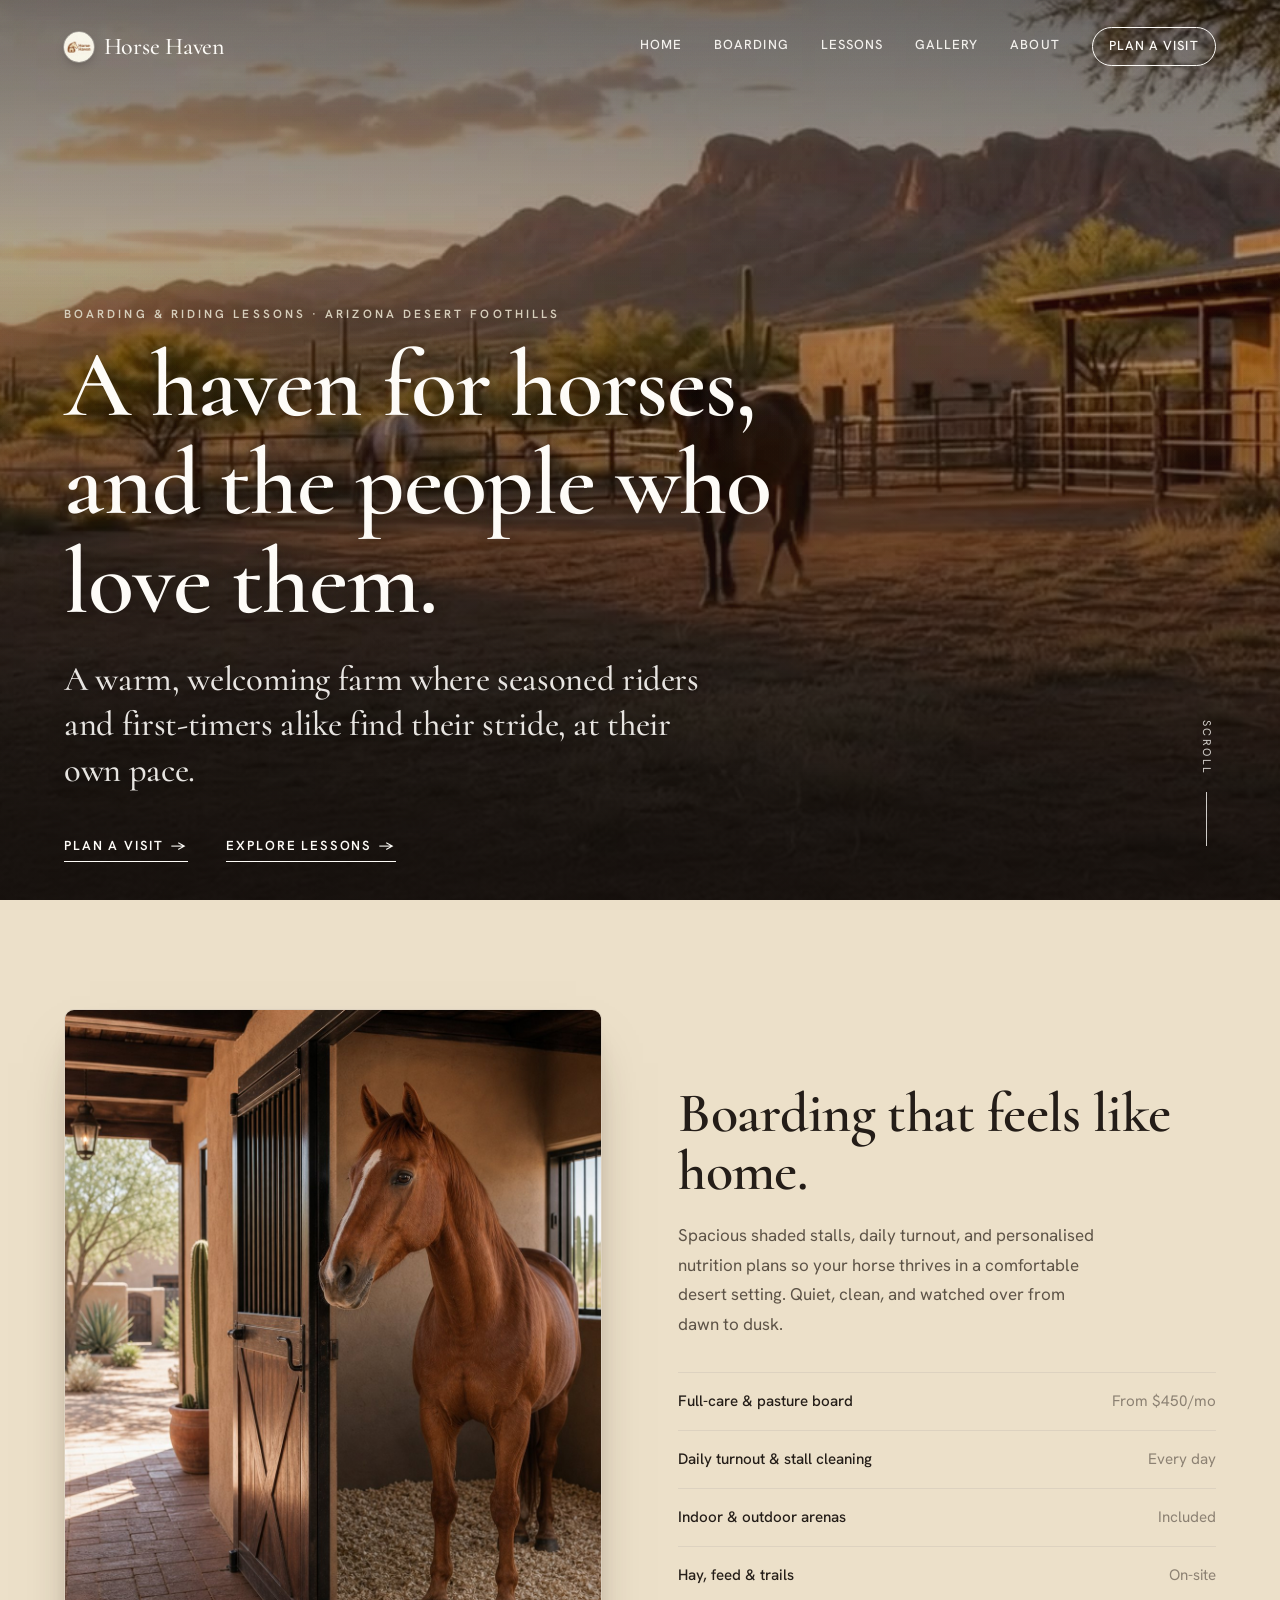
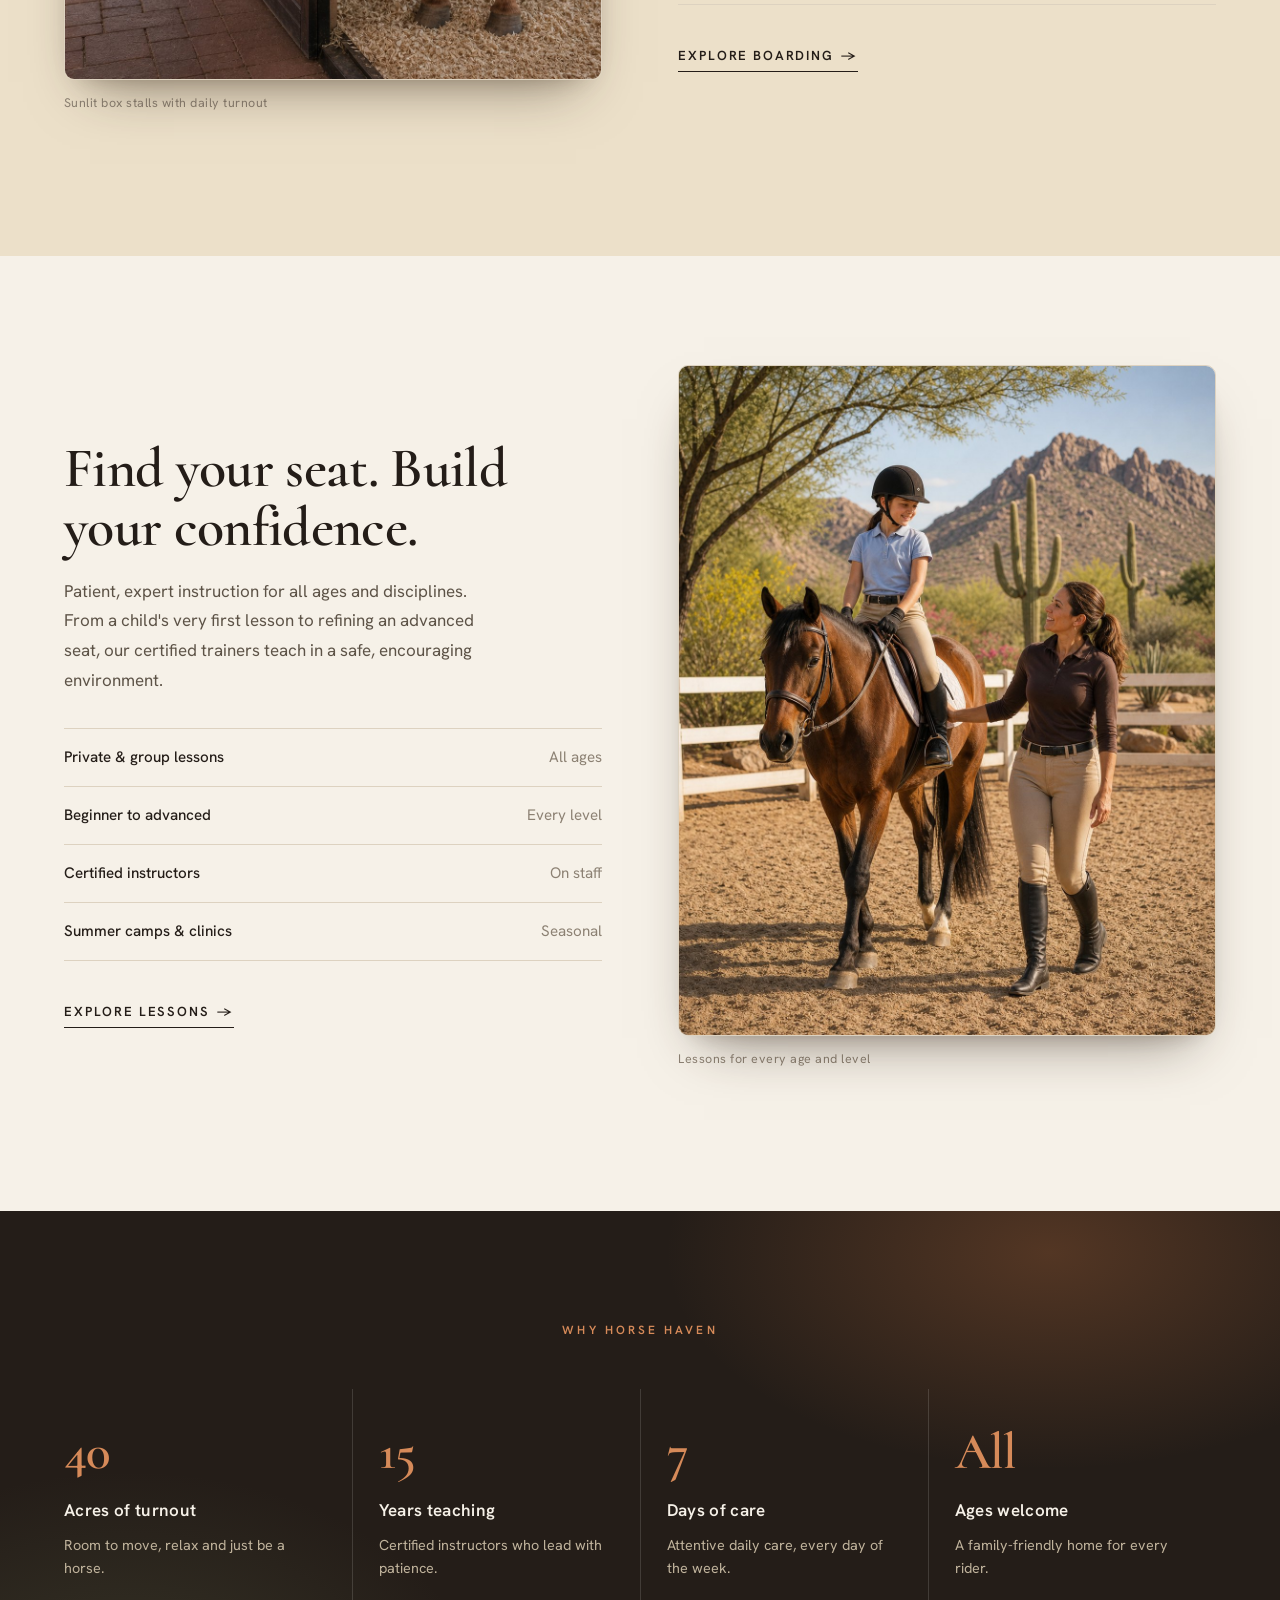
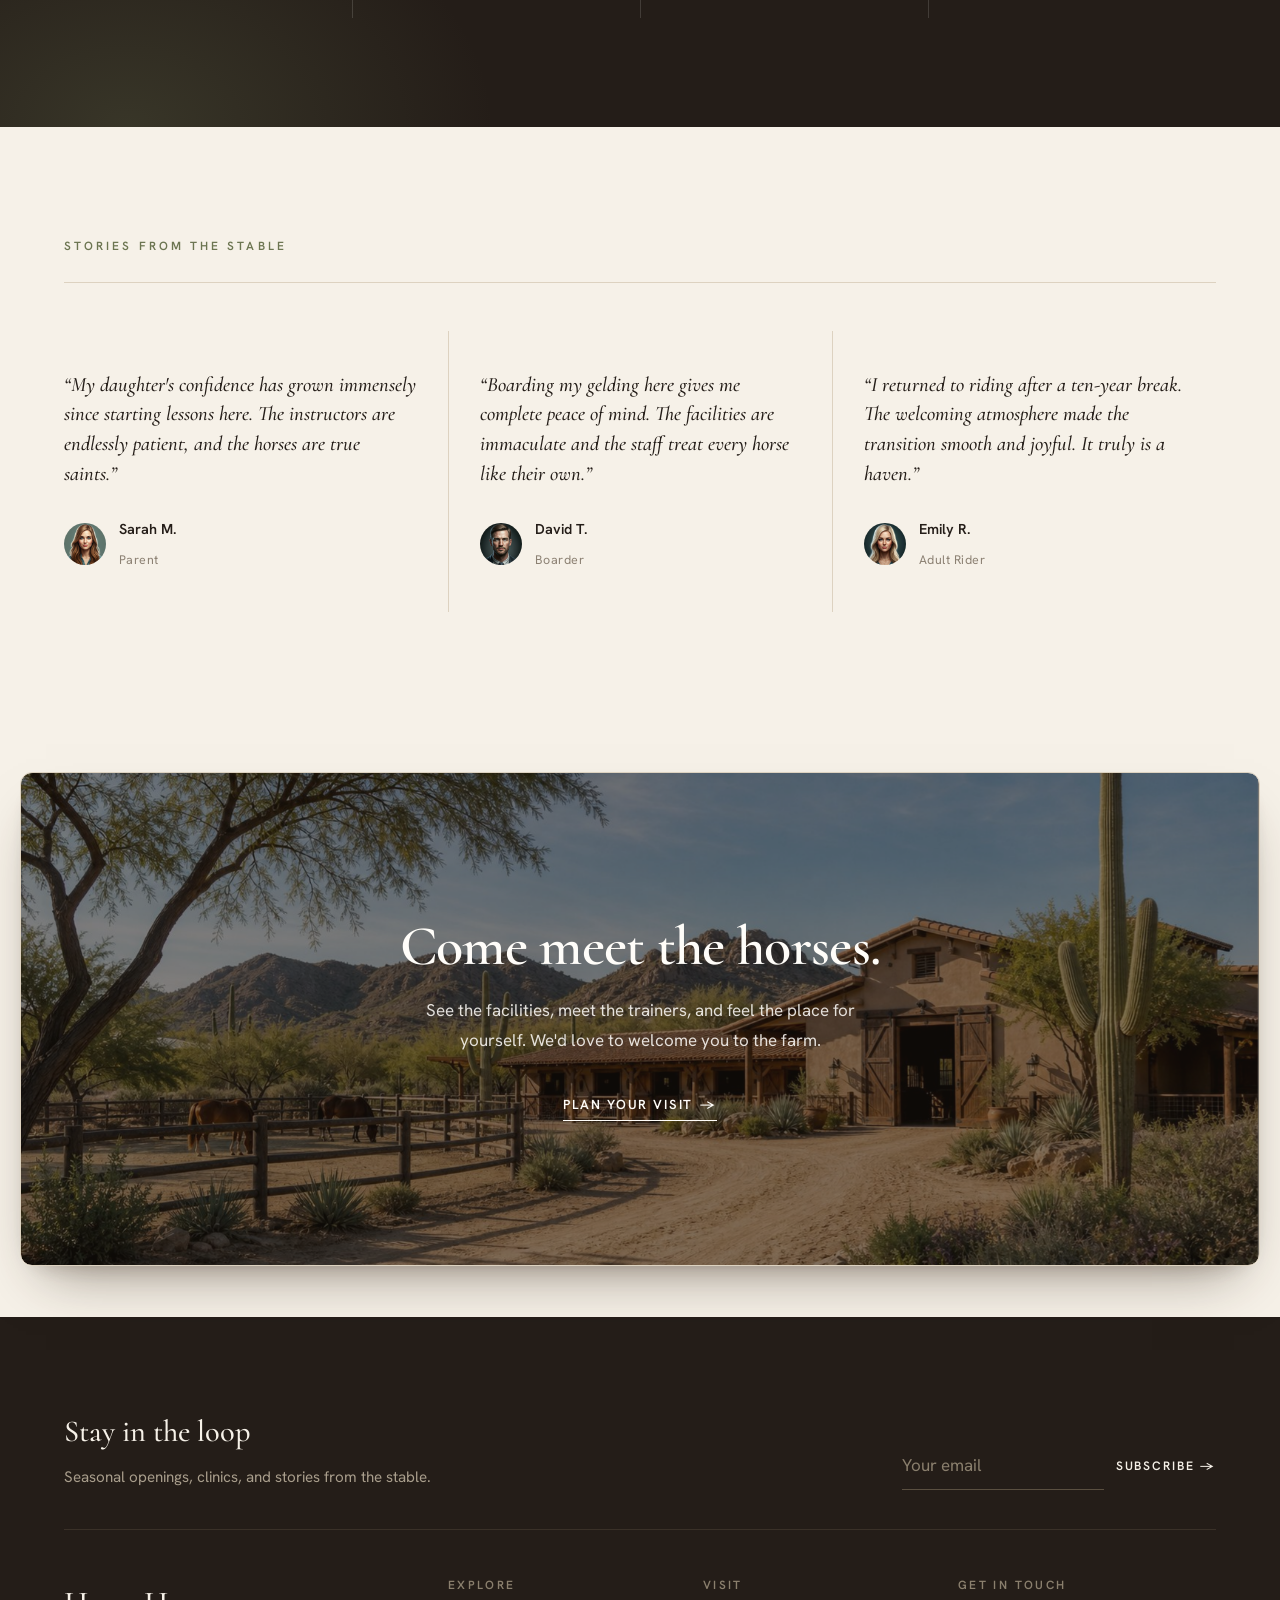
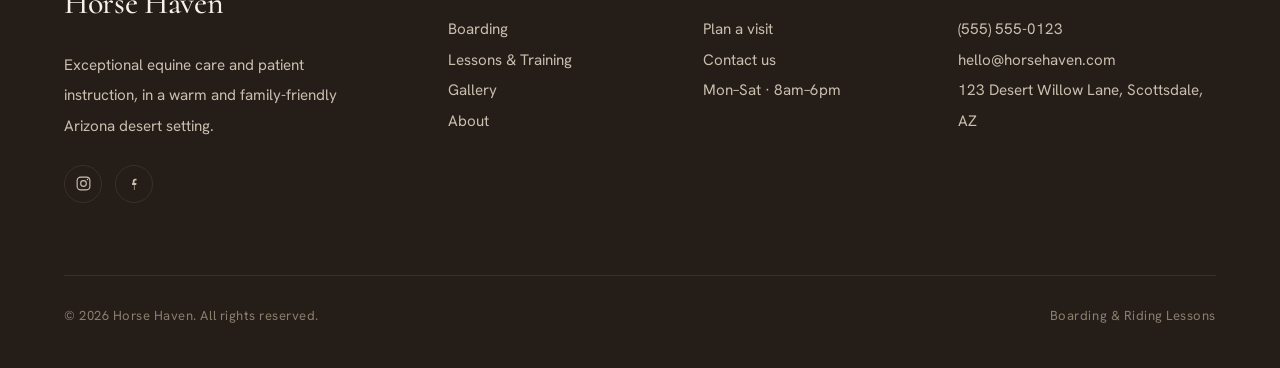
==== public/index.html @ e42a8123 "Mobile pass: bigger tap targets + theme-color Verified mobile across all pages (menu opens fully, co" ====
<!DOCTYPE html>
<html lang="en">
<head>
<meta charset="utf-8" />
<script>document.documentElement.classList.add('js');</script>
<link rel="icon" type="image/jpeg" href="assets/logo.jpg" />
<meta name="viewport" content="width=device-width, initial-scale=1.0" />
<meta name="theme-color" content="#f6f1e8" />
<title>Horse Haven · Arizona Horse Boarding & Riding Lessons</title>
<meta name="description" content="Horse Haven is a warm, family-friendly Arizona stable offering full-care boarding and riding lessons for all ages in a calm desert setting." />
<link rel="preconnect" href="https://fonts.googleapis.com" />
<link rel="preconnect" href="https://fonts.gstatic.com" crossorigin />
<link href="https://fonts.googleapis.com/css2?family=Cormorant:ital,wght@0,400;0,500;0,600;1,400;1,500&family=Hanken+Grotesk:wght@300;400;500;600;700&display=swap" rel="stylesheet" />
<link rel="stylesheet" href="assets/css/site.css" />
<meta property="og:type" content="website" />
<meta property="og:site_name" content="Horse Haven" />
<meta property="og:title" content="Horse Haven · Arizona Horse Boarding &amp; Riding Lessons" />
<meta property="og:description" content="Horse Haven is a warm, family-friendly Arizona stable offering full-care boarding and riding lessons for all ages in a calm desert setting." />
<meta property="og:image" content="https://boardinghorses.pages.dev/assets/img/horse-haven-arizona-hero.jpg" />
<meta property="og:url" content="https://boardinghorses.pages.dev/" />
<meta name="twitter:card" content="summary_large_image" />
</head>
<body>

<!-- HEADER -->
<header class="site-header">
  <a class="brand" href="index.html">
    <img class="mark" src="assets/logo.jpg" alt="" />
    Horse Haven
  </a>
  <button class="nav-toggle" aria-label="Menu" aria-expanded="false"><span></span><span></span><span></span></button>
  <nav class="nav" aria-label="Primary">
    <a class="link-underline" href="index.html">Home</a>
    <a class="link-underline" href="boarding.html">Boarding</a>
    <a class="link-underline" href="lessons.html">Lessons</a>
    <a class="link-underline" href="gallery.html">Gallery</a>
    <a class="link-underline" href="about.html">About</a>
    <a class="cta" href="contact.html">Plan a Visit</a>
  </nav>
</header>

<!-- HERO -->
<section class="hero">
  <div class="hero__media">
    <video autoplay muted loop playsinline poster="assets/img/horse-haven-hero-poster.jpg" aria-label="A tour of the Horse Haven stable — training, feeding, grooming, and the barn at golden hour">
      <source src="assets/img/horse-haven-hero-video.mp4" type="video/mp4" />
      <img src="assets/img/horse-haven-hero-poster.jpg" alt="A tour of the Horse Haven stable at golden hour" />
    </video>
  </div>
  <div class="container hero__inner">
    <p class="eyebrow reveal" style="color:#d8d0bd">Boarding &amp; Riding Lessons · Arizona desert foothills</p>
    <h1 class="reveal" data-delay="1">A haven for horses, and the people who love them.</h1>
    <p class="lead reveal" data-delay="2">A warm, welcoming farm where seasoned riders and first-timers alike find their stride, at their own pace.</p>
    <div class="hero__actions reveal" data-delay="3">
      <a class="link-arrow" href="contact.html">Plan a visit <span class="arw">→</span></a>
      <a class="link-arrow" href="lessons.html">Explore lessons <span class="arw">→</span></a>
    </div>
  </div>
  <div class="hero__scroll" aria-hidden="true">Scroll</div>
</section>

<!-- BOARDING -->
<section class="section section--alt feature">
  <div class="container split">
    <div class="split__media reveal">
      <div class="feature__media">
        <img loading="lazy" decoding="async" src="assets/img/horse-haven-arizona-boarding-stall.jpg" alt="A chestnut horse standing in a shaded Arizona boarding stall" />
      </div>
      <p class="feature__cap">Sunlit box stalls with daily turnout</p>
    </div>
    <div class="split__body reveal" data-delay="1">
      <h2>Boarding that feels like home.</h2>
      <p class="measure">Spacious shaded stalls, daily turnout, and personalised nutrition plans so your horse thrives in a comfortable desert setting. Quiet, clean, and watched over from dawn to dusk.</p>
      <ul class="spec">
        <li><span class="k">Full-care &amp; pasture board</span><span class="v">From $450/mo</span></li>
        <li><span class="k">Daily turnout &amp; stall cleaning</span><span class="v">Every day</span></li>
        <li><span class="k">Indoor &amp; outdoor arenas</span><span class="v">Included</span></li>
        <li><span class="k">Hay, feed &amp; trails</span><span class="v">On-site</span></li>
      </ul>
      <a class="link-arrow" href="boarding.html">Explore boarding <span class="arw">→</span></a>
    </div>
  </div>
</section>

<!-- LESSONS -->
<section class="section feature">
  <div class="container split split--media-right">
    <div class="split__media reveal">
      <div class="feature__media">
        <img loading="lazy" decoding="async" src="assets/img/horse-haven-arizona-lessons-arena.jpg" alt="An instructor walking beside a young rider in an Arizona arena" />
      </div>
      <p class="feature__cap">Lessons for every age and level</p>
    </div>
    <div class="split__body reveal" data-delay="1">
      <h2>Find your seat. Build your confidence.</h2>
      <p class="measure">Patient, expert instruction for all ages and disciplines. From a child's very first lesson to refining an advanced seat, our certified trainers teach in a safe, encouraging environment.</p>
      <ul class="spec">
        <li><span class="k">Private &amp; group lessons</span><span class="v">All ages</span></li>
        <li><span class="k">Beginner to advanced</span><span class="v">Every level</span></li>
        <li><span class="k">Certified instructors</span><span class="v">On staff</span></li>
        <li><span class="k">Summer camps &amp; clinics</span><span class="v">Seasonal</span></li>
      </ul>
      <a class="link-arrow" href="lessons.html">Explore lessons <span class="arw">→</span></a>
    </div>
  </div>
</section>

<!-- VALUES -->
<section class="section section--dark">
  <div class="container">
    <p class="eyebrow reveal" style="text-align:center; margin-bottom:3rem;">Why Horse Haven</p>
    <div class="values">
      <div class="values__item reveal"><div class="values__n">40</div><div class="values__t">Acres of turnout</div><p class="values__d">Room to move, relax and just be a horse.</p></div>
      <div class="values__item reveal" data-delay="1"><div class="values__n">15+</div><div class="values__t">Years teaching</div><p class="values__d">Certified instructors who lead with patience.</p></div>
      <div class="values__item reveal" data-delay="2"><div class="values__n">7</div><div class="values__t">Days of care</div><p class="values__d">Attentive daily care, every day of the week.</p></div>
      <div class="values__item reveal" data-delay="3"><div class="values__n">All</div><div class="values__t">Ages welcome</div><p class="values__d">A family-friendly home for every rider.</p></div>
    </div>
  </div>
</section>

<!-- TESTIMONIALS -->
<section class="section">
  <div class="container">
    <p class="eyebrow reveal">Stories from the stable</p>
    <hr class="rule reveal" style="margin:1.6rem 0 3rem;" />
    <div class="quotes">
      <figure class="quote reveal">
        <p class="quote__text">“My daughter's confidence has grown immensely since starting lessons here. The instructors are endlessly patient, and the horses are true saints.”</p>
        <figcaption class="quote__by"><img loading="lazy" decoding="async" src="assets/img/img-cea94f18b56d.jpg" alt="Sarah M." /><span><span class="quote__name">Sarah M.</span><br /><span class="quote__role">Parent</span></span></figcaption>
      </figure>
      <figure class="quote reveal" data-delay="1">
        <p class="quote__text">“Boarding my gelding here gives me complete peace of mind. The facilities are immaculate and the staff treat every horse like their own.”</p>
        <figcaption class="quote__by"><img loading="lazy" decoding="async" src="assets/img/img-3a94150af015.jpg" alt="David T." /><span><span class="quote__name">David T.</span><br /><span class="quote__role">Boarder</span></span></figcaption>
      </figure>
      <figure class="quote reveal" data-delay="2">
        <p class="quote__text">“I returned to riding after a ten-year break. The welcoming atmosphere made the transition smooth and joyful. It truly is a haven.”</p>
        <figcaption class="quote__by"><img loading="lazy" decoding="async" src="assets/img/img-f3f5d6fb4bcb.jpg" alt="Emily R." /><span><span class="quote__name">Emily R.</span><br /><span class="quote__role">Adult Rider</span></span></figcaption>
      </figure>
    </div>
  </div>
</section>

<!-- CLOSING INVITE -->
<section class="invite">
  <div class="invite__media"><img loading="lazy" decoding="async" src="assets/img/horse-haven-arizona-farm-exterior.jpg" alt="" /></div>
  <div class="container invite__inner">
    <h2 class="reveal">Come meet the horses.</h2>
    <p class="reveal" data-delay="1">See the facilities, meet the trainers, and feel the place for yourself. We'd love to welcome you to the farm.</p>
    <a class="link-arrow reveal" data-delay="2" href="contact.html">Plan your visit <span class="arw">→</span></a>
  </div>
</section>

<!-- FOOTER -->
<footer class="site-footer">
  <div class="container">
    <div class="footer-news">
      <div><h4>Stay in the loop</h4><p>Seasonal openings, clinics, and stories from the stable.</p></div>
      <form class="newsletter" novalidate><input type="email" placeholder="Your email" aria-label="Email address" required /><button type="submit">Subscribe →</button></form>
    </div>
    <div class="footer-grid">
      <div>
        <span class="brand">Horse Haven</span>
        <p class="footer-about">Exceptional equine care and patient instruction, in a warm and family-friendly Arizona desert setting.</p><div class="footer-social"><a href="#" aria-label="Instagram"><svg viewBox="0 0 24 24" fill="none" stroke="currentColor" stroke-width="1.6"><rect x="3" y="3" width="18" height="18" rx="5"/><circle cx="12" cy="12" r="4"/><circle cx="17.6" cy="6.4" r="1.1" fill="currentColor" stroke="none"/></svg></a><a href="#" aria-label="Facebook"><svg viewBox="0 0 24 24" fill="currentColor"><path d="M13.5 21v-7h2.3l.4-2.8h-2.7V9.3c0-.8.3-1.4 1.5-1.4h1.3V5.4c-.3 0-1.1-.1-2-.1-2 0-3.4 1.2-3.4 3.5v2.4H10V14h2.6v7z"/></svg></a></div>
      </div>
      <div>
        <h4>Explore</h4>
        <ul>
          <li><a href="boarding.html">Boarding</a></li>
          <li><a href="lessons.html">Lessons &amp; Training</a></li>
          <li><a href="gallery.html">Gallery</a></li>
          <li><a href="about.html">About</a></li>
        </ul>
      </div>
      <div>
        <h4>Visit</h4>
        <ul>
          <li><a href="contact.html">Plan a visit</a></li>
          <li><a href="contact.html">Contact us</a></li>
          <li><p>Mon–Sat · 8am–6pm</p></li>
        </ul>
      </div>
      <div>
        <h4>Get in touch</h4>
        <ul>
          <li><a class="link-underline" href="tel:+15555550123">(555) 555-0123</a></li>
          <li><a class="link-underline" href="mailto:hello@horsehaven.com">hello@horsehaven.com</a></li>
          <li><p>123 Desert Willow Lane, Scottsdale, AZ</p></li>
        </ul>
      </div>
    </div>
    <div class="footer-bottom">
      <span>© 2026 Horse Haven. All rights reserved.</span>
      <span>Boarding &amp; Riding Lessons</span>
    </div>
  </div>
</footer>

<script src="assets/js/site.js" defer></script>
</body>
</html>
---- public/assets/css/site.css ----
/* ============================================================
   Horse Haven — "Editorial Equestrian" design system
   Warm heritage magazine: ivory paper, espresso ink, sage accent.
   No cards. Hairlines, whitespace, full-bleed imagery, big serif type.
   ============================================================ */

:root {
  /* palette */
  --paper:      #f6f1e8;   /* warm ivory */
  --paper-2:    #efe6d6;   /* slightly deeper, for sectional rhythm */
  --ink:        #241d18;   /* espresso near-black */
  --ink-soft:   #5d5347;   /* muted brown-grey body */
  --ink-faint:  #8c8173;   /* captions, meta */
  --line:       #ddd2c0;   /* hairline */
  --line-soft:  #e7ddcd;
  --accent:     #6c7551;   /* muted sage / olive */
  --accent-deep:#4f5739;
  --white:      #fffdf9;

  /* type */
  --display: "Cormorant", Georgia, "Times New Roman", serif;
  --sans: "Hanken Grotesk", -apple-system, BlinkMacSystemFont, sans-serif;

  /* metrics */
  --container: 1280px;
  --gutter: clamp(1.25rem, 5vw, 5.5rem);
  --section: clamp(4.5rem, 11vw, 9.5rem);
  --radius: 2px;

  --ease: cubic-bezier(0.22, 1, 0.36, 1);
}

/* ---------- reset ---------- */
*, *::before, *::after { box-sizing: border-box; margin: 0; padding: 0; }
html { -webkit-text-size-adjust: 100%; scroll-behavior: smooth; }
body {
  font-family: var(--sans);
  background: var(--paper);
  color: var(--ink);
  font-size: 1.0625rem;
  line-height: 1.75;
  font-weight: 400;
  -webkit-font-smoothing: antialiased;
  text-rendering: optimizeLegibility;
  overflow-x: hidden;
}
img { display: block; max-width: 100%; height: auto; }
a { color: inherit; text-decoration: none; }
ul { list-style: none; }
button { font: inherit; cursor: pointer; border: none; background: none; color: inherit; }

::selection { background: var(--accent); color: var(--white); }

/* ---------- typography ---------- */
.display, h1, h2, h3 {
  font-family: var(--display);
  font-optical-sizing: auto;
  font-weight: 600;
  line-height: 1.04;
  letter-spacing: -0.012em;
  color: var(--ink);
}
h1 { font-size: clamp(2.9rem, 7.4vw, 6.6rem); font-weight: 600; }
h2 { font-size: clamp(2rem, 4.4vw, 3.5rem); }
h3 { font-size: clamp(1.4rem, 2.4vw, 2rem); }

.eyebrow {
  font-family: var(--sans);
  font-size: 0.74rem;
  font-weight: 600;
  letter-spacing: 0.26em;
  text-transform: uppercase;
  color: var(--accent);
}
.lead {
  font-family: var(--display);
  font-weight: 500;
  font-size: clamp(1.45rem, 2.7vw, 2.35rem);
  line-height: 1.32;
  letter-spacing: -0.01em;
  color: var(--ink);
}
p { color: var(--ink-soft); }
.muted { color: var(--ink-faint); }

/* ---------- layout primitives ---------- */
.container { max-width: var(--container); margin-inline: auto; padding-inline: var(--gutter); }
.section { padding-block: var(--section); }
.section--alt { background: var(--paper-2); }
.rule { height: 1px; background: var(--line); border: 0; }
.measure { max-width: 42ch; }
.measure-wide { max-width: 58ch; }

/* editorial split */
.split {
  display: grid;
  grid-template-columns: 1fr 1fr;
  gap: clamp(2rem, 6vw, 6rem);
  align-items: center;
}
.split--media-right .split__media { order: 2; }

/* refined link */
.link-arrow {
  display: inline-flex;
  align-items: center;
  gap: 0.55em;
  font-family: var(--sans);
  font-weight: 600;
  font-size: 0.82rem;
  letter-spacing: 0.14em;
  text-transform: uppercase;
  color: var(--ink);
  padding-bottom: 4px;
  position: relative;
  width: fit-content;
}
.link-arrow::after {
  content: "";
  position: absolute; left: 0; bottom: 0;
  width: 100%; height: 1px; background: var(--ink);
  transform: scaleX(1); transform-origin: left;
  transition: transform .5s var(--ease);
}
.link-arrow .arw { transition: transform .4s var(--ease); }
.link-arrow:hover .arw { transform: translateX(6px); }
.link-arrow:hover::after { transform: scaleX(0); transform-origin: right; }

.link-underline {
  position: relative; padding-bottom: 2px;
}
.link-underline::after {
  content:""; position:absolute; left:0; bottom:0; height:1px; width:100%;
  background: currentColor; transform: scaleX(0); transform-origin: right;
  transition: transform .45s var(--ease);
}
.link-underline:hover::after { transform: scaleX(1); transform-origin: left; }

/* ---------- header ---------- */
.site-header {
  position: fixed; inset: 0 0 auto 0; z-index: 50;
  display: flex; align-items: center; justify-content: space-between;
  padding: clamp(1.1rem, 2vw, 1.7rem) var(--gutter);
  color: var(--white);
  transition: background .5s var(--ease), color .5s var(--ease), padding .5s var(--ease), border-color .5s var(--ease);
  border-bottom: 1px solid transparent;
}
.site-header.solid {
  background: color-mix(in srgb, var(--paper) 92%, transparent);
  -webkit-backdrop-filter: blur(10px); backdrop-filter: blur(10px);
  color: var(--ink);
  border-bottom-color: var(--line);
  padding-block: clamp(0.8rem, 1.4vw, 1.1rem);
}
.brand {
  font-family: var(--display);
  font-size: 1.5rem; font-weight: 500; letter-spacing: -0.01em;
  display: flex; align-items: center; gap: 0.6rem;
}
.brand .mark {
  width: 30px; height: 30px; border-radius: 50%; object-fit: cover;
  outline: 1px solid color-mix(in srgb, currentColor 30%, transparent);
}
.nav { display: flex; align-items: center; gap: clamp(1.4rem, 2.5vw, 2.6rem); }
.nav a {
  font-size: 0.82rem; font-weight: 500; letter-spacing: 0.08em;
  text-transform: uppercase; opacity: 0.92;
}
.nav .cta {
  border: 1px solid currentColor; border-radius: 100px;
  padding: 0.55em 1.25em; opacity: 1;
  transition: background .4s var(--ease), color .4s var(--ease);
}
.site-header.solid .nav .cta:hover { background: var(--ink); color: var(--paper); }
.site-header:not(.solid) .nav .cta:hover { background: var(--white); color: var(--ink); }

.nav-toggle { display: none; }

/* ---------- hero ---------- */
.hero { position: relative; min-height: 100svh; display: flex; align-items: flex-end; color: var(--white); }
.hero__media { position: absolute; inset: 0; z-index: -2; }
.hero__media img { width: 100%; height: 100%; object-fit: cover; }
.hero::after {
  content: ""; position: absolute; inset: 0; z-index: -1;
  background:
    linear-gradient(180deg, rgba(20,15,12,0.42) 0%, rgba(20,15,12,0) 26%),
    linear-gradient(0deg, rgba(20,15,12,0.88) 4%, rgba(20,15,12,0.5) 40%, rgba(20,15,12,0.08) 72%);
}
.hero__inner { width: 100%; padding-bottom: clamp(3.5rem, 8vh, 7rem); padding-top: 8rem; }
.hero h1 { color: var(--white); max-width: 16ch; margin-top: 0.7rem; }
.hero .lead { color: rgba(255,253,249,0.9); margin-top: 1.6rem; max-width: 40ch; font-weight: 500; }
.hero__actions { display: flex; flex-wrap: wrap; gap: 1.4rem 2.4rem; margin-top: 2.6rem; align-items: center; }
.hero .link-arrow { color: var(--white); }
.hero .link-arrow::after { background: var(--white); }
.hero__scroll {
  position: absolute; right: var(--gutter); bottom: clamp(2rem,6vh,3.5rem);
  font-size: 0.7rem; letter-spacing: 0.22em; text-transform: uppercase;
  writing-mode: vertical-rl; opacity: 0.8; display: flex; align-items: center; gap: 1rem;
}
.hero__scroll::after { content:""; width:1px; height:54px; background: currentColor; animation: dropline 2.4s var(--ease) infinite; transform-origin: top; }
@keyframes dropline { 0%,100%{ transform: scaleY(0.3); opacity:.4 } 50%{ transform: scaleY(1); opacity:1 } }

/* ---------- intro / manifesto ---------- */
.manifesto { display: grid; grid-template-columns: 1fr 2.1fr; gap: clamp(2rem, 6vw, 6rem); }
.manifesto .lead em { font-style: italic; color: var(--accent-deep); }

/* ---------- feature (boarding / lessons) ---------- */
.feature__index {
  font-family: var(--display); font-size: 0.95rem; color: var(--accent);
  letter-spacing: 0.1em; margin-bottom: 1.4rem; display: block;
}
.feature h2 { margin-bottom: 1.3rem; }
.feature p { margin-bottom: 2rem; }
.feature__media { position: relative; }
.feature__media img { width: 100%; aspect-ratio: 4 / 5; object-fit: cover; border-radius: var(--radius); }
.feature__cap { font-size: 0.78rem; color: var(--ink-faint); margin-top: 0.8rem; letter-spacing: 0.04em; }
.spec { display: grid; gap: 0; margin: 0 0 2.2rem; }
.spec li {
  display: flex; justify-content: space-between; gap: 1rem;
  padding: 0.95rem 0; border-top: 1px solid var(--line);
  font-size: 0.95rem;
}
.spec li:last-child { border-bottom: 1px solid var(--line); }
.spec .k { color: var(--ink); font-weight: 500; }
.spec .v { color: var(--ink-faint); text-align: right; }

/* ---------- values row ---------- */
.values { display: grid; grid-template-columns: repeat(4, 1fr); }
.values__item { padding: clamp(1.5rem,3vw,2.5rem) clamp(1rem,2vw,1.8rem); border-left: 1px solid var(--line); }
.values__item:first-child { border-left: 0; padding-left: 0; }
.values__n { font-family: var(--display); font-size: clamp(2.4rem,4vw,3.4rem); color: var(--accent); line-height: 1; }
.values__t { margin-top: 1.1rem; font-weight: 600; letter-spacing: 0.02em; }
.values__d { margin-top: 0.5rem; font-size: 0.9rem; color: var(--ink-faint); line-height: 1.6; }

/* ---------- testimonials ---------- */
.quotes { display: grid; grid-template-columns: repeat(3, 1fr); gap: 0; }
.quote { padding: clamp(1.6rem,3vw,2.6rem) clamp(1.2rem,2.4vw,2.4rem); border-left: 1px solid var(--line); }
.quote:first-child { border-left: 0; padding-left: 0; }
.quote__text { font-family: var(--display); font-weight: 500; font-style: italic; font-size: 1.28rem; line-height: 1.45; color: var(--ink); }
.quote__by { display: flex; align-items: center; gap: 0.8rem; margin-top: 1.6rem; }
.quote__by img { width: 42px; height: 42px; border-radius: 50%; object-fit: cover; }
.quote__name { font-weight: 600; font-size: 0.9rem; }
.quote__role { font-size: 0.78rem; color: var(--ink-faint); letter-spacing: 0.04em; }

/* ---------- closing CTA (full-bleed image) ---------- */
.invite { position: relative; color: var(--white); text-align: center; }
.invite__media { position: absolute; inset: 0; z-index: -2; }
.invite__media img { width: 100%; height: 100%; object-fit: cover; }
.invite::after { content:""; position:absolute; inset:0; z-index:-1; background: rgba(26,20,15,0.52); }
.invite__inner { padding-block: clamp(6rem, 16vh, 11rem); display: flex; flex-direction: column; align-items: center; }
.invite h2 { color: var(--white); max-width: 18ch; }
.invite p { color: rgba(255,253,249,0.86); margin-top: 1.3rem; max-width: 46ch; }
.invite .link-arrow { color: var(--white); margin-top: 2.4rem; }
.invite .link-arrow::after { background: var(--white); }

/* ---------- footer ---------- */
.site-footer { background: var(--ink); color: #cabfae; padding-block: clamp(3.5rem,7vw,5.5rem) 2.5rem; }
.site-footer .brand { color: var(--paper); font-size: 2rem; }
.footer-grid { display: grid; grid-template-columns: 1.6fr 1fr 1fr 1.2fr; gap: 2.5rem; }
.footer-grid h4 { font-family: var(--sans); font-size: 0.74rem; letter-spacing: 0.2em; text-transform: uppercase; color: #8a7f6d; margin-bottom: 1.2rem; font-weight: 600; }
.footer-grid a, .footer-grid p { color: #cabfae; font-size: 0.95rem; line-height: 2; }
.footer-grid li a:hover { color: var(--paper); }
.footer-about { max-width: 34ch; margin-top: 1.2rem; color: #a99e8c; font-size: 0.95rem; line-height: 1.7; }
.footer-bottom { display: flex; justify-content: space-between; flex-wrap: wrap; gap: 1rem; margin-top: clamp(3rem,6vw,4.5rem); padding-top: 1.8rem; border-top: 1px solid #3a3128; font-size: 0.82rem; color: #8a7f6d; letter-spacing: 0.04em; }

/* ---------- reveal animation (only when JS is present, so content is
   never hidden if JS fails or is disabled) ---------- */
.js .reveal { opacity: 0; transform: translateY(26px); transition: opacity 1s var(--ease), transform 1s var(--ease); }
.js .reveal.in { opacity: 1; transform: none; }
.js [data-delay="1"]{ transition-delay:.08s } .js [data-delay="2"]{ transition-delay:.16s }
.js [data-delay="3"]{ transition-delay:.24s } .js [data-delay="4"]{ transition-delay:.32s }

/* hero load stagger */
.js .hero .reveal { transform: translateY(34px); }

@media (prefers-reduced-motion: reduce) {
  .reveal { opacity: 1 !important; transform: none !important; }
  .hero__scroll::after { animation: none; }
  html { scroll-behavior: auto; }
}

/* ---------- responsive ---------- */
@media (max-width: 900px) {
  .split, .manifesto { grid-template-columns: 1fr; gap: 2.5rem; }
  .split--media-right .split__media { order: 0; }
  .values { grid-template-columns: 1fr 1fr; }
  .values__item:nth-child(3) { border-left: 0; padding-left: 0; }
  .quotes { grid-template-columns: 1fr; }
  .quote { border-left: 0; padding-left: 0; border-top: 1px solid var(--line); padding-top: 1.8rem; }
  .quote:first-child { border-top: 0; }
  .footer-grid { grid-template-columns: 1fr 1fr; }
}
@media (max-width: 720px) {
  .nav { display: none; }
  .nav.open {
    display: flex; flex-direction: column; justify-content: center; gap: 2rem;
    position: fixed; inset: 0; background: var(--paper); color: var(--ink); z-index: 60;
    text-align: center;
  }
  .nav.open a { font-size: 1.4rem; }
  .nav.open .cta { border-color: var(--ink); }
  .nav-toggle { display: flex; flex-direction: column; gap: 5px; z-index: 70; width: 30px; }
  .nav-toggle span { height: 1.5px; width: 100%; background: currentColor; transition: transform .4s var(--ease), opacity .3s; }
  .nav-toggle.active span:nth-child(1){ transform: translateY(6.5px) rotate(45deg); }
  .nav-toggle.active span:nth-child(2){ opacity: 0; }
  .nav-toggle.active span:nth-child(3){ transform: translateY(-6.5px) rotate(-45deg); }
  .hero__scroll { display: none; }
  .values { grid-template-columns: 1fr; }
  .values__item { border-left: 0; padding-left: 0; border-top: 1px solid var(--line); }
  .values__item:first-child { border-top: 0; }
  .footer-grid { grid-template-columns: 1fr; }
}

/* ============================================================
   Inner-page components (boarding / lessons / gallery / about / contact)
   ============================================================ */

/* page hero (shorter than home) */
.page-hero { position: relative; min-height: 60vh; display: flex; align-items: flex-end; color: var(--white); }
.page-hero__media { position: absolute; inset: 0; z-index: -2; }
.page-hero__media img { width: 100%; height: 100%; object-fit: cover; }
.page-hero::after { content:""; position:absolute; inset:0; z-index:-1;
  background: linear-gradient(0deg, rgba(20,15,12,0.82) 0%, rgba(20,15,12,0.26) 58%, rgba(20,15,12,0.34) 100%); }
.page-hero__inner { padding-bottom: clamp(2.5rem,6vh,4.5rem); padding-top: 8rem; }
.page-hero h1 { color: var(--white); margin-top: 0.6rem; max-width: 18ch; }
.page-hero .lead { color: rgba(255,253,249,0.9); max-width: 48ch; margin-top: 1.1rem; font-weight: 500; }

/* generic page intro */
.page-intro { display: grid; grid-template-columns: 1fr 2.1fr; gap: clamp(2rem,6vw,6rem); }

/* editorial rows wrapper */
.rows { display: grid; gap: clamp(3.5rem, 8vw, 7rem); }

/* amenities / two-column hairline list */
.cols-list { columns: 2; column-gap: clamp(2rem,5vw,4.5rem); }
.cols-list li { padding: 0.9rem 0; border-top: 1px solid var(--line); break-inside: avoid;
  display: flex; gap: 0.8rem; align-items: baseline; color: var(--ink); font-size: 0.98rem; }
.cols-list li::before { content: "–"; color: var(--accent); }

/* pricing table */
.ptable { width: 100%; border-collapse: collapse; }
.ptable th, .ptable td { text-align: left; padding: 1.15rem 1rem; border-top: 1px solid var(--line); font-size: 0.95rem; color: var(--ink-soft); }
.ptable thead th { border-top: 0; font-family: var(--sans); text-transform: uppercase; letter-spacing: 0.13em; font-size: 0.72rem; color: var(--ink-faint); font-weight: 600; }
.ptable td:first-child { padding-left: 0; } .ptable th:first-child { padding-left: 0; }
.ptable .num { text-align: right; font-variant-numeric: tabular-nums; }
.ptable tbody tr:last-child td { border-bottom: 1px solid var(--line); }
.ptable .plan { font-family: var(--display); font-size: 1.1rem; color: var(--ink); }

/* accordion (FAQ) */
.accordion { border-top: 1px solid var(--line); max-width: 60ch; }
.acc { border-bottom: 1px solid var(--line); }
.acc summary { list-style: none; cursor: pointer; padding: 1.5rem 0; display: flex; justify-content: space-between; gap: 1rem;
  font-family: var(--display); font-size: 1.2rem; color: var(--ink); }
.acc summary::-webkit-details-marker { display: none; }
.acc summary .pm { color: var(--accent); transition: transform .35s var(--ease); flex: none; }
.acc[open] summary .pm { transform: rotate(45deg); }
.acc__body { padding-bottom: 1.6rem; color: var(--ink-soft); }

/* gallery masonry */
.filters { display: flex; flex-wrap: wrap; gap: 0.5rem 1.7rem; margin-bottom: 2.8rem; }
.filters button { font-size: 0.78rem; letter-spacing: 0.14em; text-transform: uppercase; color: var(--ink-faint);
  padding-bottom: 5px; border-bottom: 1px solid transparent; transition: color .3s, border-color .3s; }
.filters button.active, .filters button:hover { color: var(--ink); border-bottom-color: var(--ink); }
.gallery { columns: 3 300px; column-gap: 16px; }
.gallery figure { break-inside: avoid; margin: 0 0 16px; overflow: hidden; border-radius: var(--radius); }
.gallery img { width: 100%; display: block; transition: transform .9s var(--ease); }
.gallery figure:hover img { transform: scale(1.045); }
.gallery figure.hide { display: none; }

/* team / people portraits */
.team { display: grid; grid-template-columns: repeat(4, 1fr); gap: clamp(1.5rem,3vw,2.4rem); }
.team--3 { grid-template-columns: repeat(3, 1fr); }
.member__photo { aspect-ratio: 3/4; overflow: hidden; border-radius: var(--radius); margin-bottom: 1.1rem; }
.member__photo img { width: 100%; height: 100%; object-fit: cover; transition: transform .9s var(--ease); }
.member:hover .member__photo img { transform: scale(1.05); }
.member__name { font-family: var(--display); font-size: 1.3rem; }
.member__role { font-size: 0.74rem; letter-spacing: 0.16em; text-transform: uppercase; color: var(--accent); margin: 0.35rem 0 0.8rem; }
.member__bio { font-size: 0.92rem; color: var(--ink-soft); line-height: 1.65; }

/* contact form */
.form-grid { display: grid; grid-template-columns: 1fr 1fr; gap: 1.8rem 2.5rem; }
.field { display: flex; flex-direction: column; }
.field.full { grid-column: 1 / -1; }
.field label { font-size: 0.72rem; letter-spacing: 0.16em; text-transform: uppercase; color: var(--ink-faint); font-weight: 600; margin-bottom: 0.6rem; }
.field input, .field select, .field textarea { background: transparent; border: 0; border-bottom: 1px solid var(--line);
  padding: 0.7rem 0; font: inherit; color: var(--ink); border-radius: 0; }
.field textarea { resize: vertical; min-height: 130px; }
.field input:focus, .field select:focus, .field textarea:focus { outline: none; border-bottom-color: var(--accent); }
.btn { display: inline-flex; align-items: center; gap: 0.6em; background: var(--ink); color: var(--paper);
  padding: 1em 2.1em; border-radius: 100px; font-size: 0.8rem; letter-spacing: 0.14em; text-transform: uppercase;
  font-weight: 600; transition: background .4s var(--ease), transform .4s var(--ease); width: fit-content; }
.btn:hover { background: var(--accent-deep); transform: translateY(-2px); }
.btn .arw { transition: transform .4s var(--ease); }
.btn:hover .arw { transform: translateX(5px); }

/* contact detail block */
.cdetail { display: grid; gap: 1.8rem; }
.cdetail .k { font-size: 0.72rem; letter-spacing: 0.16em; text-transform: uppercase; color: var(--ink-faint); font-weight: 600; margin-bottom: 0.35rem; }
.cdetail .v { font-family: var(--display); font-size: 1.25rem; color: var(--ink); }
.cdetail .v a { transition: color .3s; }
.cdetail .v a:hover { color: var(--accent); }

/* responsive — inner components */
@media (max-width: 900px) {
  .page-intro { grid-template-columns: 1fr; gap: 2rem; }
  .team { grid-template-columns: 1fr 1fr; }
  .form-grid { grid-template-columns: 1fr; }
  .cols-list { columns: 1; }
}
@media (max-width: 560px) {
  .team, .team--3 { grid-template-columns: 1fr 1fr; }
  .gallery { columns: 2 160px; column-gap: 10px; }
  .gallery figure { margin-bottom: 10px; }
}

/* ============================================================
   v2 — LIFT: depth, atmosphere, color contrast, motion
   ============================================================ */
:root {
  --clay:      #c0703f;   /* desert terracotta — warm pop / secondary accent */
  --clay-soft: #d68a59;
  --sand:      #ece0c9;   /* deeper cream so section alternation actually reads */
  --shadow-img:  0 28px 55px -26px rgba(48,32,18,0.55), 0 10px 24px -18px rgba(48,32,18,0.40);
  --shadow-soft: 0 20px 44px -30px rgba(48,32,18,0.50);
  --shadow-head: 0 10px 30px -12px rgba(36,29,24,0.18);
  /* tighter vertical rhythm — less blank space */
  --section: clamp(4rem, 8.5vw, 7.5rem);
}

/* deeper alt fill for visible scroll contrast */
.section--alt { background: var(--sand); }

/* film grain — subtle tactile texture over the whole page */
body::after {
  content: ""; position: fixed; inset: 0; z-index: 200; pointer-events: none;
  opacity: 0.05; mix-blend-mode: multiply;
  background-image: url("data:image/svg+xml,%3Csvg xmlns='http://www.w3.org/2000/svg' width='160' height='160'%3E%3Cfilter id='n'%3E%3CfeTurbulence type='fractalNoise' baseFrequency='0.85' numOctaves='2' stitchTiles='stitch'/%3E%3C/filter%3E%3Crect width='100%25' height='100%25' filter='url(%23n)'/%3E%3C/svg%3E");
}

/* ---------- elevation on imagery (lift off the page) ----------
   Shadow on the container (renders outside, never clipped);
   overflow:hidden masks the inner image-zoom reveal. */
.feature__media { box-shadow: var(--shadow-img); overflow: hidden; border-radius: var(--radius); }
.member__photo { box-shadow: var(--shadow-img); }
.gallery figure { box-shadow: var(--shadow-soft); }
.ptable, .accordion { filter: none; }
.site-header.solid { box-shadow: 0 1px 0 var(--line), 0 10px 30px -22px rgba(36,29,24,0.5); }

/* ---------- full-bleed media: ken-burns + parallax overscan ---------- */
.hero, .page-hero, .invite { overflow: hidden; }
.hero__media, .page-hero__media, .invite__media { top: -8%; bottom: -8%; height: auto; will-change: transform; }
@keyframes kenburns { from { transform: scale(1.14); } to { transform: scale(1); } }
.js .hero__media img, .js .page-hero__media img {
  animation: kenburns 7s var(--ease) both; transform-origin: 50% 42%;
}

/* ---------- richer reveals ---------- */
.js .reveal { transform: translateY(30px); }
/* image-reveal zoom: inner media eases from slightly scaled to rest */
.js .reveal .feature__media img,
.js .reveal.member .member__photo img { transform: scale(1.1); transition: transform 1.3s var(--ease); }
.js .reveal.in .feature__media img,
.js .reveal.in.member .member__photo img { transform: scale(1); }
/* a touch more stagger range */
.js [data-delay="3"] { transition-delay: .24s }
.js [data-delay="4"] { transition-delay: .34s }

/* ---------- contrasting DARK stat band ---------- */
.section--dark { position: relative; overflow: hidden; background: var(--ink); color: #e8ddca; }
.section--dark::before {            /* warm atmospheric glow */
  content: ""; position: absolute; inset: 0; z-index: 0; pointer-events: none;
  background:
    radial-gradient(50% 70% at 82% 8%, rgba(192,112,63,0.30), transparent 60%),
    radial-gradient(46% 80% at 10% 100%, rgba(108,117,81,0.28), transparent 62%);
}
.section--dark > * { position: relative; z-index: 1; }
.section--dark h1, .section--dark h2, .section--dark h3 { color: var(--paper); }
.section--dark p, .section--dark .values__d { color: #c0b39c; }
.section--dark .eyebrow { color: var(--clay-soft); }
.section--dark .values__n { color: var(--clay-soft); }
.section--dark .values__item { border-color: rgba(255,253,249,0.14); }
.section--dark .values__t { color: var(--paper); }
.section--dark .rule { background: rgba(255,253,249,0.16); }
.section--dark .link-arrow { color: var(--paper); }
.section--dark .link-arrow::after { background: var(--paper); }

/* slightly bolder stat numerals for presence */
.values__n { font-weight: 600; letter-spacing: -0.02em; }

/* ---------- header brand mark depth ---------- */
.brand .mark { box-shadow: 0 4px 12px -4px rgba(0,0,0,0.4); }

@media (prefers-reduced-motion: reduce) {
  .js .hero__media img, .js .page-hero__media img { animation: none; }
  .hero__media, .page-hero__media, .invite__media { top: 0; bottom: 0; transform: none !important; }
}

/* dark-section overrides for table / list / accordion / spec content */
.section--dark .feature__index { color: var(--clay-soft); }
.section--dark .ptable th, .section--dark .ptable td { color: #c0b39c; border-color: rgba(255,253,249,0.14); }
.section--dark .ptable thead th { color: #9a8e79; }
.section--dark .ptable .plan { color: var(--paper); }
.section--dark .ptable tbody tr:last-child td { border-color: rgba(255,253,249,0.14); }
.section--dark .ptable .num { color: var(--paper); }
.section--dark .cols-list li { color: #e8ddca; border-color: rgba(255,253,249,0.14); }
.section--dark .cols-list li::before { color: var(--clay-soft); }
.section--dark .acc { border-color: rgba(255,253,249,0.14); }
.section--dark .acc summary { color: var(--paper); }
.section--dark .acc summary .pm { color: var(--clay-soft); }
.section--dark .acc__body { color: #c0b39c; }
.section--dark .accordion { border-color: rgba(255,253,249,0.14); }
.section--dark .spec li { border-color: rgba(255,253,249,0.14); }
.section--dark .spec .k { color: var(--paper); }
.section--dark .spec .v { color: #9a8e79; }

/* ============================================================
   v3 — kill lone text blocks: centered statements + stacked headers
   ============================================================ */
/* centered manifesto / intro statement (no lopsided blank column) */
.statement__inner { max-width: 50ch; margin-inline: auto; text-align: center; }
.statement__inner .eyebrow { color: var(--accent); }
.statement__text {
  font-family: var(--display); font-weight: 500;
  font-size: clamp(1.7rem, 3.4vw, 2.75rem); line-height: 1.3;
  letter-spacing: -0.01em; color: var(--ink); margin-top: 1.5rem;
}
.statement__text em { font-style: italic; color: var(--accent-deep); }
.statement__sig {
  font-family: var(--display); font-style: italic; font-size: 1.2rem;
  color: var(--ink-faint); margin-top: 1.9rem;
}
.section--dark .statement__text { color: var(--paper); }
.section--dark .statement__text em { color: var(--clay-soft); }

/* section headers: stack eyebrow above heading — no empty side column */
.page-intro { display: block; }
.page-intro > .eyebrow { display: block; margin-bottom: 0.9rem; }

/* v3.1 — widen statement so it fills the row (ch measured against tiny base
   font was far too narrow); tune size for a confident 3–4 line block */
.statement__inner { max-width: 52rem; }
.statement__text { font-size: clamp(1.55rem, 3vw, 2.4rem); line-height: 1.26; }

/* v3.2 — value items without a numeral: title leads, no stray top gap */
.values__item > .values__t:first-child { margin-top: 0; }

/* ============================================================
   v4 — compact page header (replaces redundant inner-page image heroes)
   ============================================================ */
.page-head {
  padding-top: clamp(6rem, 8vw, 7.5rem);   /* clears the fixed header */
  padding-bottom: clamp(2rem, 3.5vw, 3rem);
  border-bottom: 1px solid var(--line);
}
.page-head .eyebrow { color: var(--accent); }
.page-head h1 { margin-top: 0.7rem; max-width: 20ch; }

/* pages without a cinematic hero: header is solid from first paint
   (otherwise the light nav text would be invisible on the paper bg) */
body.no-hero .site-header {
  background: color-mix(in srgb, var(--paper) 92%, transparent);
  -webkit-backdrop-filter: blur(10px); backdrop-filter: blur(10px);
  color: var(--ink);
  border-bottom-color: var(--line);
  padding-block: clamp(0.8rem, 1.4vw, 1.1rem);
}
body.no-hero .site-header .nav .cta { border-color: var(--ink); }
body.no-hero .site-header .nav .cta:hover { background: var(--ink); color: var(--paper); }

/* ============================================================
   v5 — framed image heroes (border + shadow lift) + solid header
   ============================================================ */
/* Home hero is full-screen / full-bleed (uses base .hero rules); its header
   stays transparent over the video and turns solid on scroll. Inner pages get
   the solid header via body.no-hero above. */

/* lift only the closing invite into a floating framed panel */
.invite {
  margin-inline: clamp(0.75rem, 1.6vw, 1.5rem);
  margin-block: clamp(2rem, 4vw, 3.25rem);
  border: 1px solid var(--line);
  border-radius: 12px;
  box-shadow: var(--shadow-img);
}

/* v6 — carry the framed treatment onto in-page photos for consistency */
.feature__media, .member__photo, .gallery figure {
  border: 1px solid var(--line);
  border-radius: 10px;
}

/* ============================================================
   v7 — pitch-demo polish: legibility, accent, lightbox, footer extras
   ============================================================ */
/* hero/page over-image text legibility */
.hero .eyebrow, .hero h1, .hero .lead { text-shadow: 0 1px 18px rgba(20,15,12,0.45); }

/* terracotta warmth on link hovers */
.link-arrow:hover { color: var(--clay-deep); }
.hero .link-arrow:hover, .invite .link-arrow:hover, .section--dark .link-arrow:hover { color: var(--clay-soft); }
.cdetail .v a:hover { color: var(--clay-deep); }

/* oldstyle figures on the big serif stats */
.values__n { font-feature-settings: "onum" 1; }

/* gallery: zoom cursor + lightbox */
.gallery figure { cursor: zoom-in; }
.lightbox {
  position: fixed; inset: 0; z-index: 300; display: flex; align-items: center; justify-content: center;
  padding: clamp(1rem, 4vw, 3rem); background: rgba(20,15,12,0.86);
  -webkit-backdrop-filter: blur(6px); backdrop-filter: blur(6px);
  opacity: 0; pointer-events: none; transition: opacity .4s var(--ease);
}
.lightbox.open { opacity: 1; pointer-events: auto; }
.lightbox img {
  max-width: min(1100px, 92vw); max-height: 88vh; border-radius: 10px;
  border: 1px solid rgba(255,253,249,0.18); box-shadow: 0 40px 90px -20px rgba(0,0,0,0.6);
  transform: scale(.96); transition: transform .45s var(--ease);
}
.lightbox.open img { transform: scale(1); }
.lightbox__close {
  position: absolute; top: clamp(1rem,3vw,2rem); right: clamp(1.2rem,3vw,2.2rem);
  color: #fff; font-size: 2.2rem; line-height: 1; opacity: .85; background: none; border: 0; cursor: pointer;
}
.lightbox__close:hover { opacity: 1; }

/* footer: newsletter + social */
.footer-news {
  display: flex; flex-wrap: wrap; align-items: end; justify-content: space-between; gap: 1.5rem 2rem;
  padding-bottom: 2.4rem; margin-bottom: 2.8rem; border-bottom: 1px solid #3a3128;
}
.footer-news h4 { font-family: var(--display); font-size: clamp(1.4rem,2.4vw,1.9rem); color: var(--paper); font-weight: 500; letter-spacing: 0; text-transform: none; margin: 0; }
.footer-news p { color: #a99e8c; margin-top: 0.35rem; font-size: 0.95rem; }
.newsletter { display: flex; gap: 0.75rem; align-items: center; min-width: 280px; }
.newsletter input { flex: 1; background: transparent; border: 0; border-bottom: 1px solid #5a4f40; color: var(--paper); padding: 0.55rem 0; font: inherit; }
.newsletter input::placeholder { color: #8a7f6d; }
.newsletter input:focus { outline: none; border-bottom-color: var(--clay-soft); }
.newsletter button { color: var(--paper); font-size: 0.76rem; letter-spacing: 0.16em; text-transform: uppercase; font-weight: 600; white-space: nowrap; }
.newsletter button:hover { color: var(--clay-soft); }
.footer-social { display: flex; gap: 0.8rem; margin-top: 1.5rem; }
.footer-social a { width: 38px; height: 38px; border: 1px solid #3a3128; border-radius: 50%; display: flex; align-items: center; justify-content: center; color: #cabfae; transition: background .3s var(--ease), color .3s var(--ease), border-color .3s var(--ease); }
.footer-social a:hover { background: var(--paper); color: var(--ink); border-color: var(--paper); }
.footer-social svg { width: 17px; height: 17px; }

/* fake-submit success note */
.form-note { margin-top: 1.5rem; font-family: var(--display); font-style: italic; font-size: 1.25rem; color: var(--accent-deep); }
.newsletter .form-note { margin: 0; font-size: 1.05rem; color: var(--clay-soft); }

/* v8 — hero background video */
.hero__media video { width: 100%; height: 100%; object-fit: cover; display: block; }

/* v9 — subtle hero scrim so headline pops over the video */
.hero::after {
  background:
    linear-gradient(180deg, rgba(20,15,12,0.46) 0%, rgba(20,15,12,0.12) 30%, rgba(20,15,12,0) 52%),
    linear-gradient(0deg, rgba(20,15,12,0.86) 4%, rgba(20,15,12,0.46) 42%, rgba(20,15,12,0.10) 72%),
    linear-gradient(rgba(20,15,12,0.14), rgba(20,15,12,0.14));
}

/* v10 — mobile tap-target polish (>=44px hit areas) */
.lightbox__close { width: 48px; height: 48px; display: flex; align-items: center; justify-content: center; padding: 0; }
@media (max-width: 720px) {
  .nav-toggle { width: 44px; height: 44px; align-items: center; justify-content: center; margin-right: -9px; }
  .nav-toggle span { width: 26px; }
}
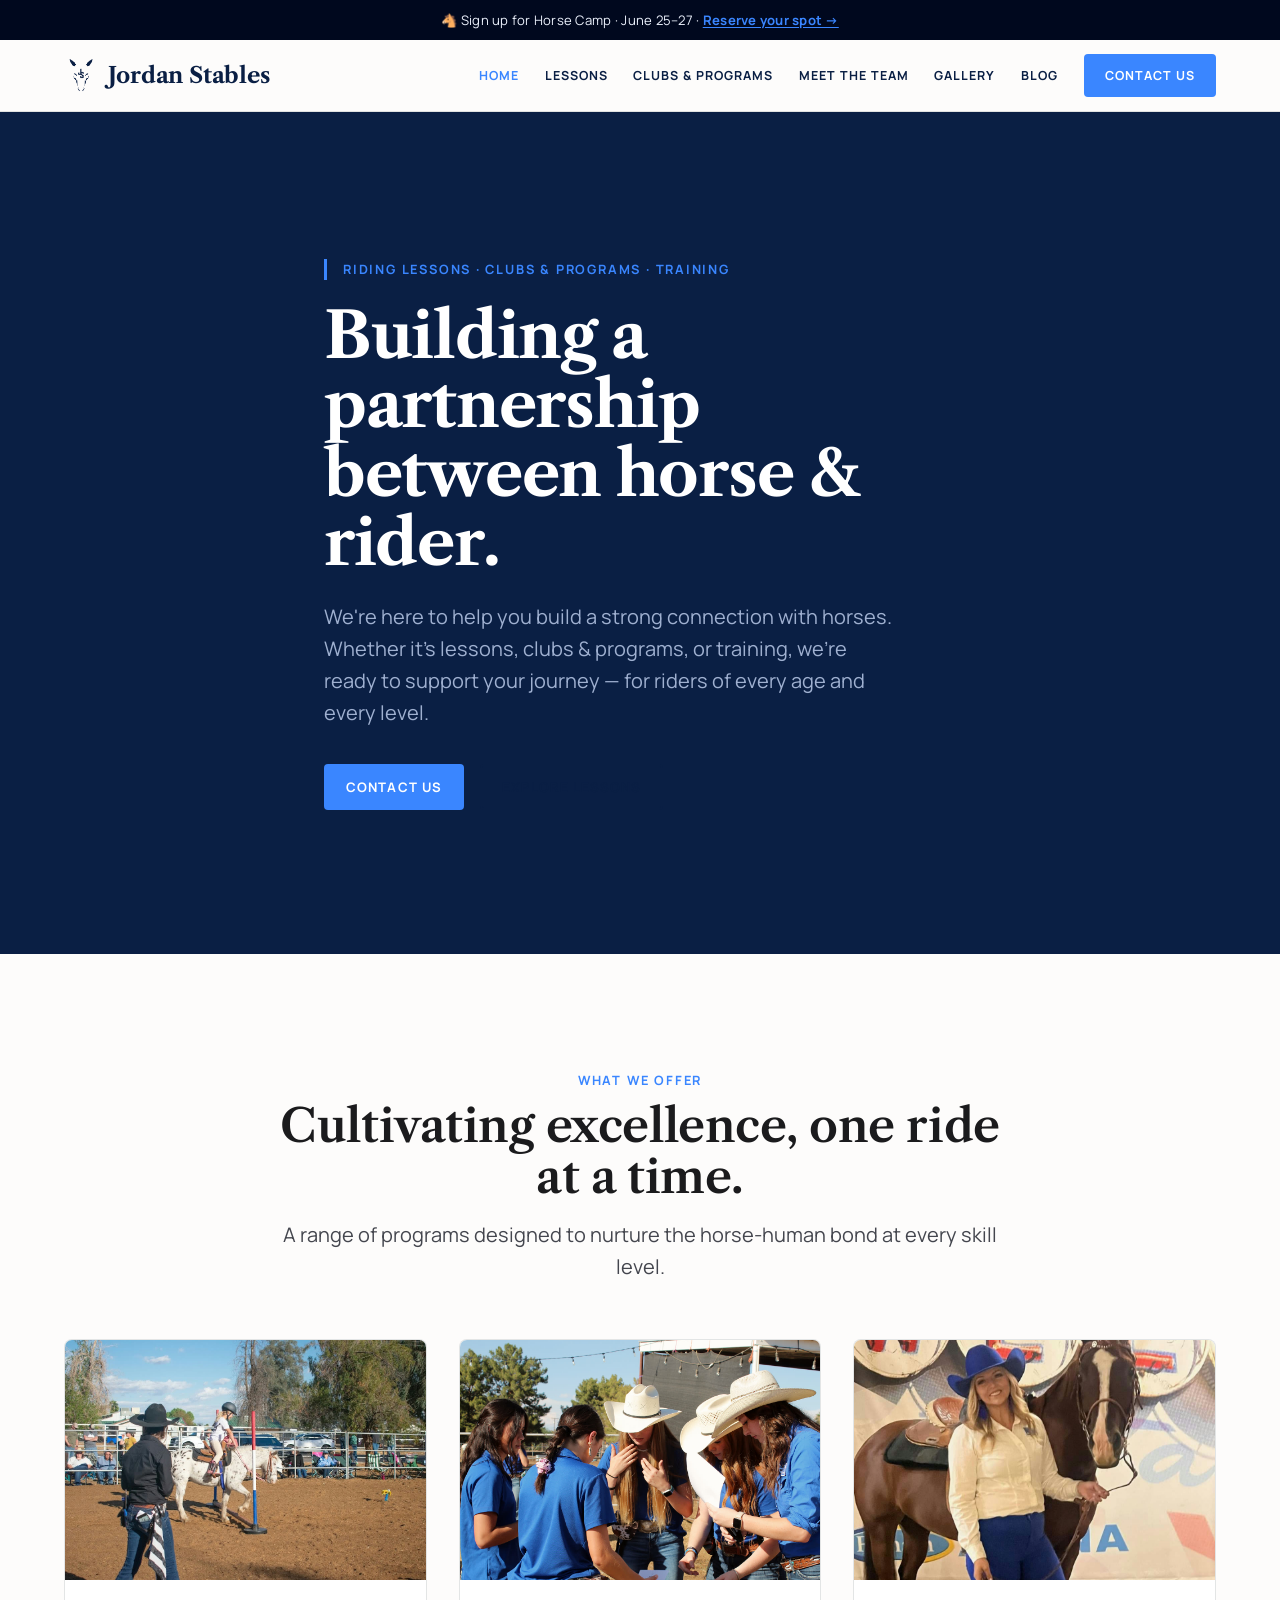
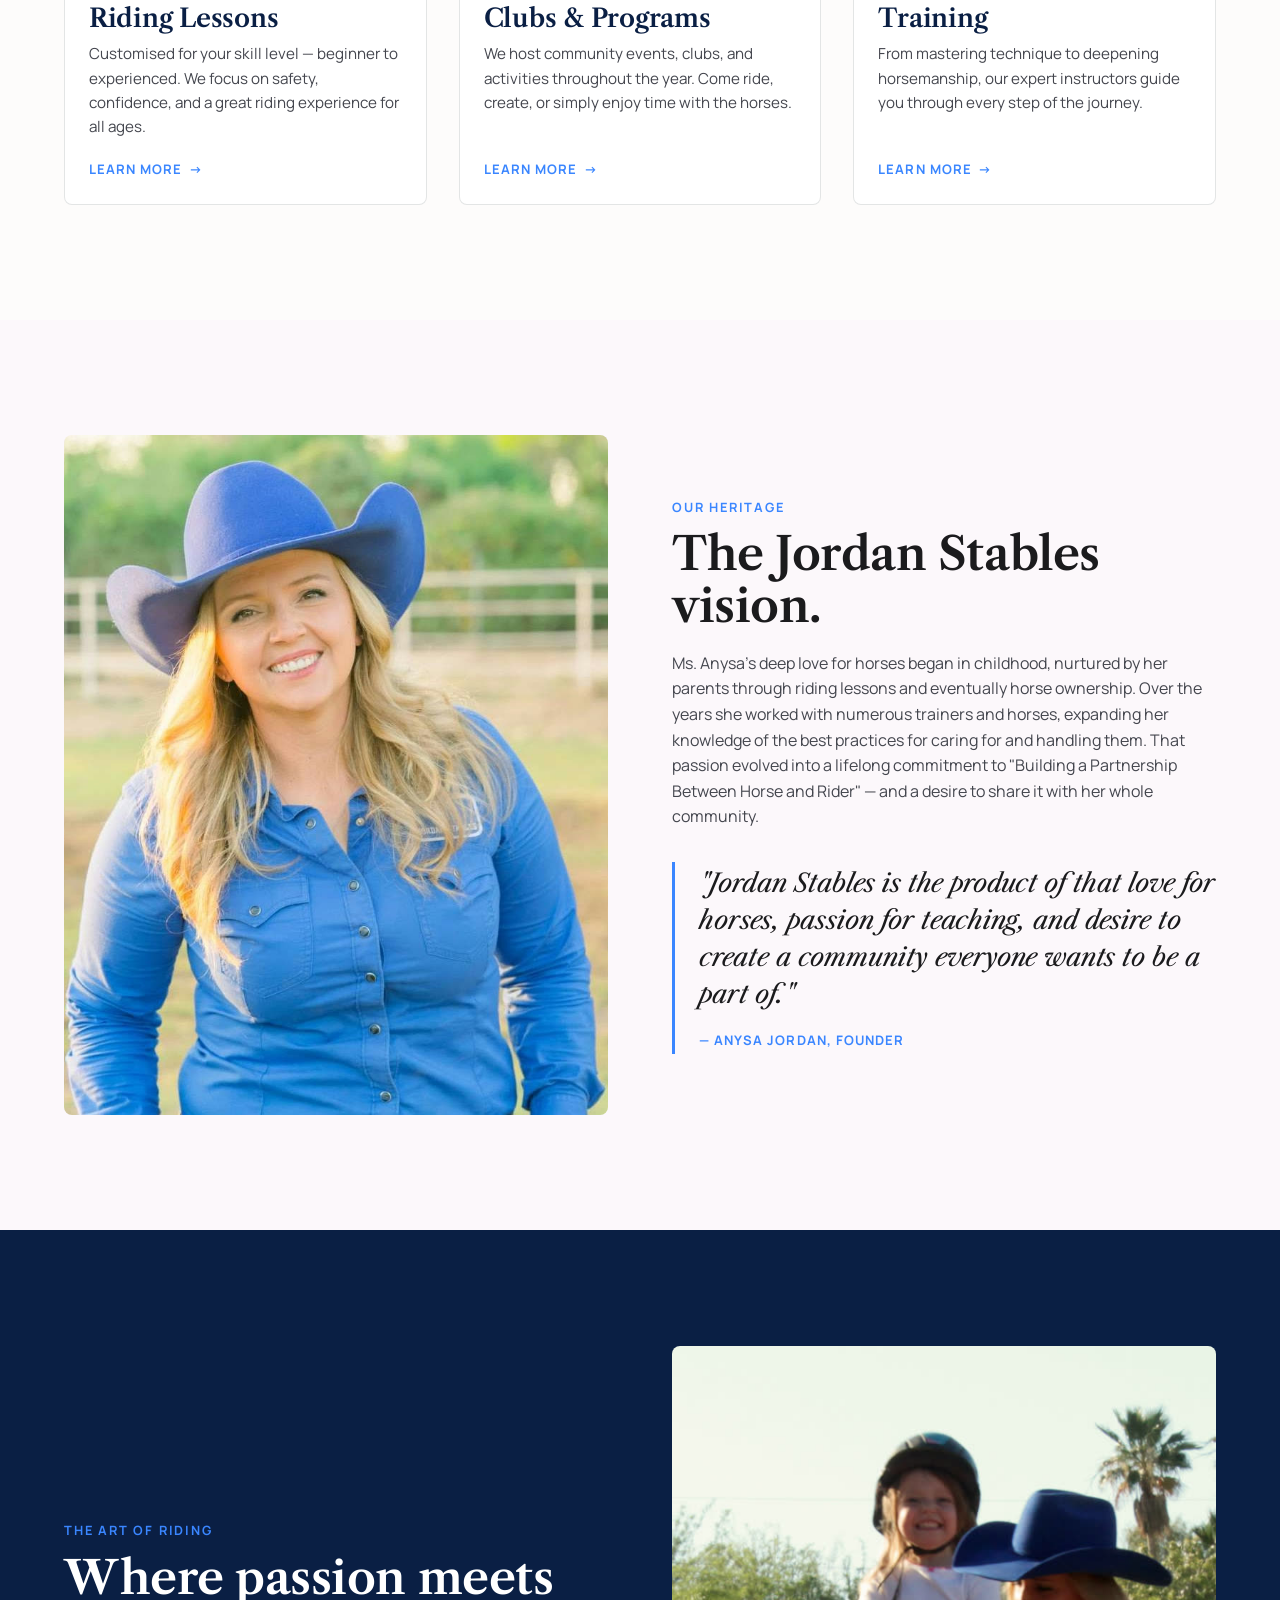
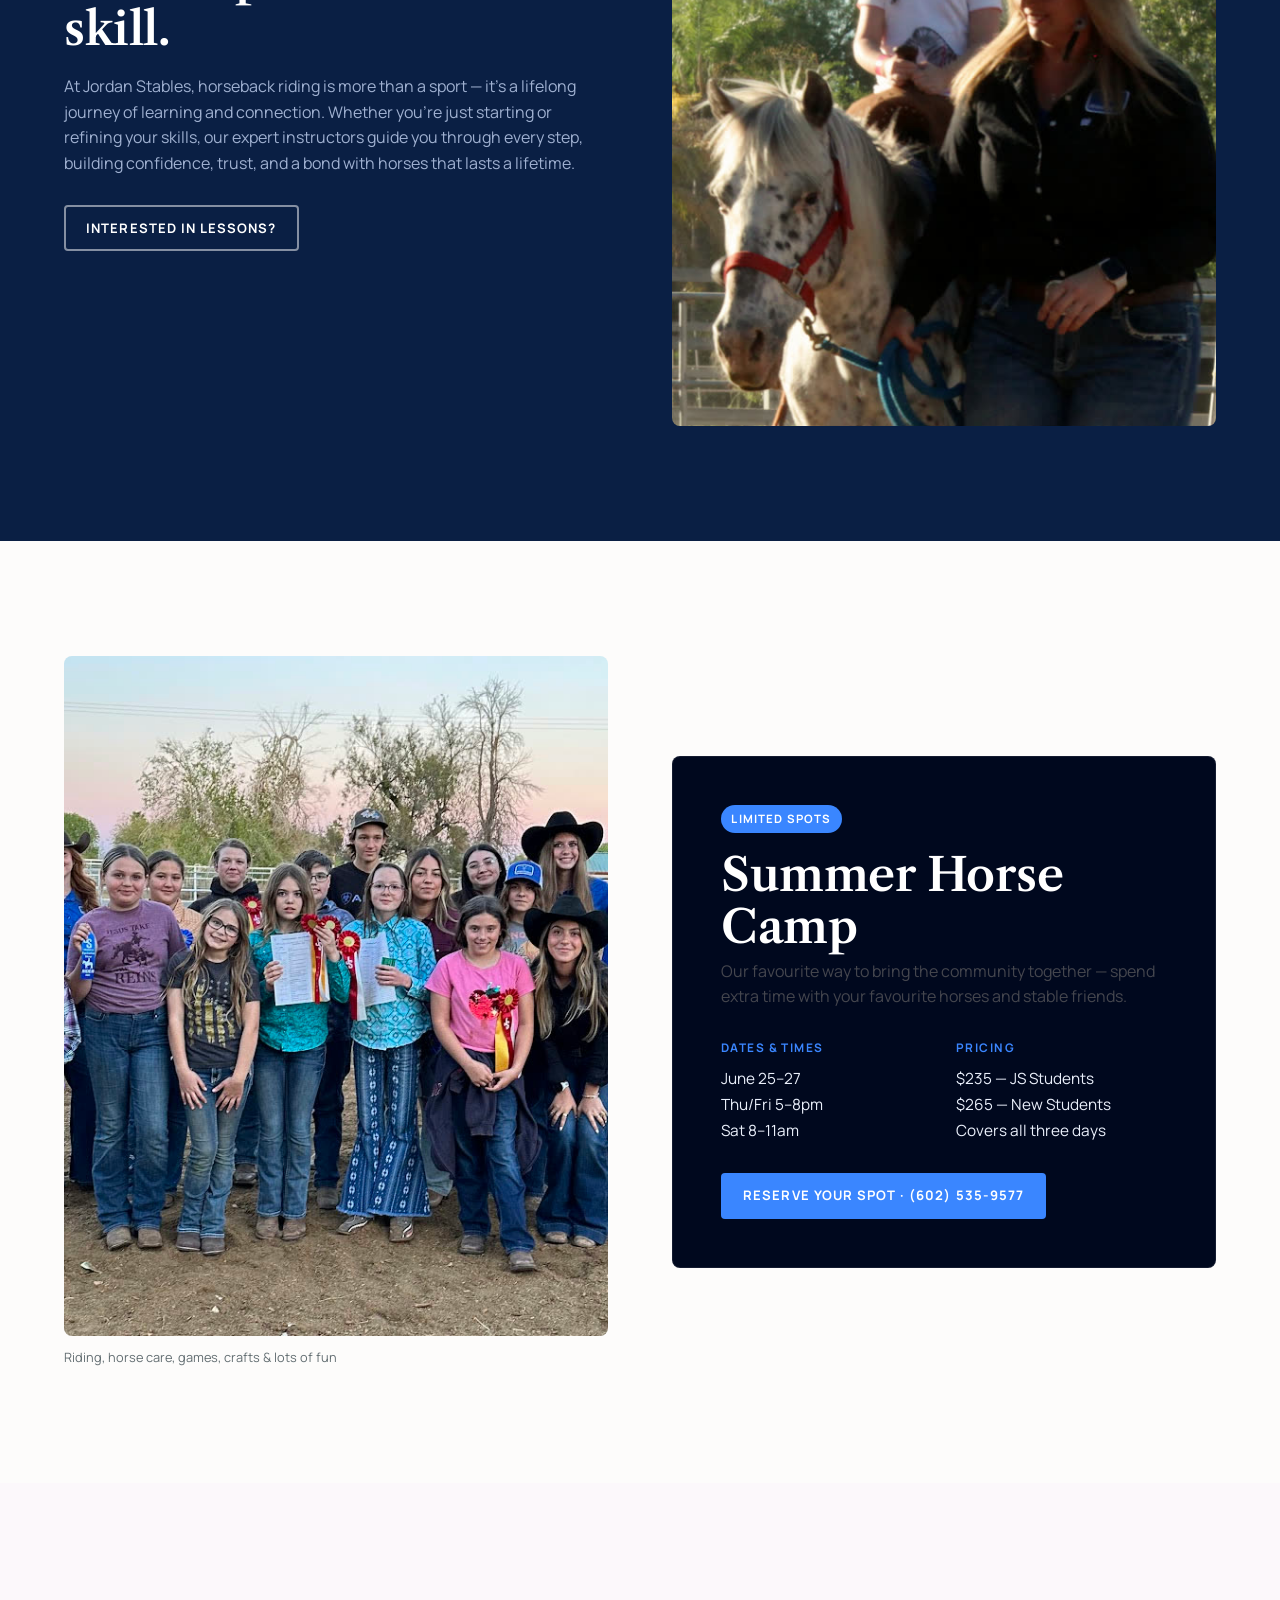
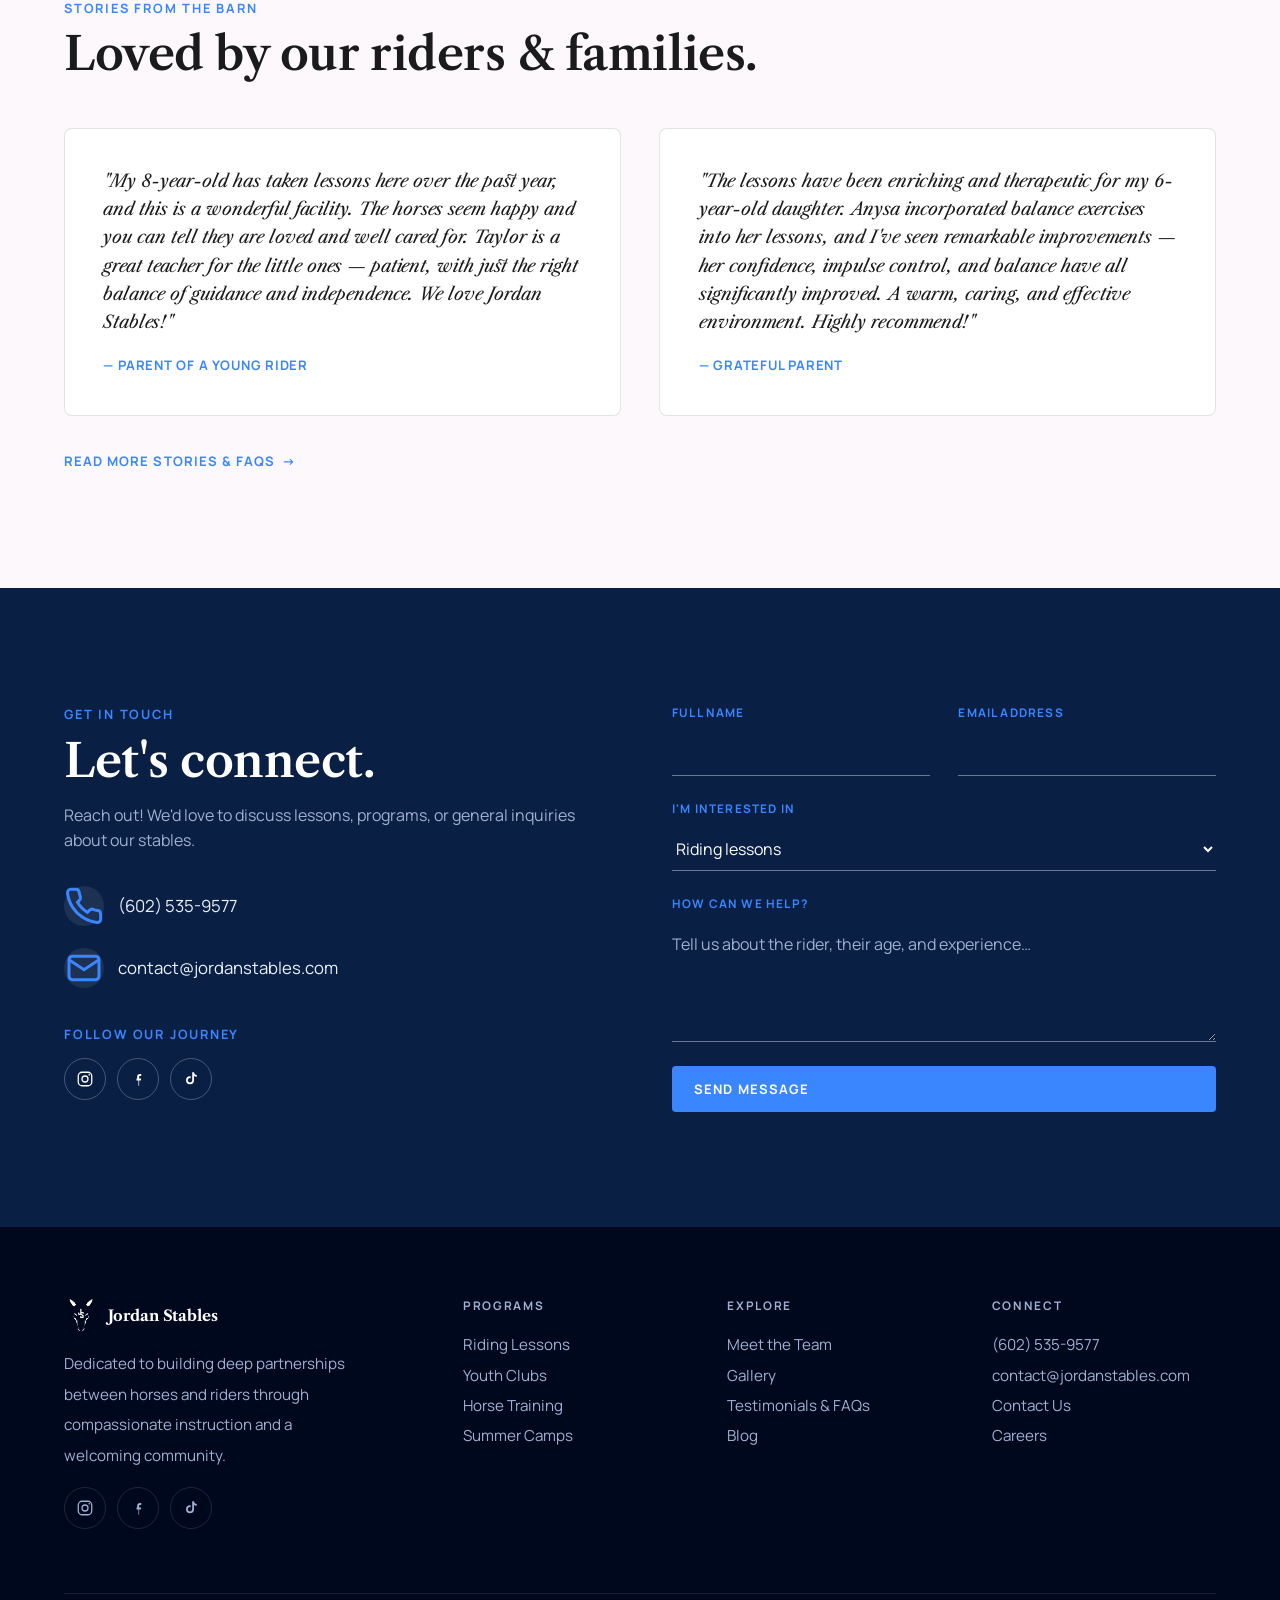
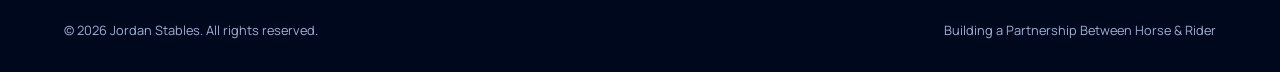
==== commit 2c936637: "Rebuild as Jordan Stables — "Equestrian Heritage" design system Replace the Horse Haven demo with th" ====
--- a/public/index.html
+++ b/public/index.html
@@ -3,195 +3,215 @@
 <head>
 <meta charset="utf-8" />
 <script>document.documentElement.classList.add('js');</script>
-<link rel="icon" type="image/jpeg" href="assets/logo.jpg" />
 <meta name="viewport" content="width=device-width, initial-scale=1.0" />
-<meta name="theme-color" content="#f6f1e8" />
-<title>Horse Haven · Arizona Horse Boarding & Riding Lessons</title>
-<meta name="description" content="Horse Haven is a warm, family-friendly Arizona stable offering full-care boarding and riding lessons for all ages in a calm desert setting." />
+<meta name="theme-color" content="#0A1F44" />
+<link rel="icon" type="image/png" href="assets/img/favicon.png" />
+<title>Jordan Stables — Building a Partnership Between Horse &amp; Rider</title>
+<meta name="description" content="Jordan Stables offers riding lessons, clubs & programs, and training for all ages — building a strong, caring partnership between horse and rider." />
 <link rel="preconnect" href="https://fonts.googleapis.com" />
 <link rel="preconnect" href="https://fonts.gstatic.com" crossorigin />
-<link href="https://fonts.googleapis.com/css2?family=Cormorant:ital,wght@0,400;0,500;0,600;1,400;1,500&family=Hanken+Grotesk:wght@300;400;500;600;700&display=swap" rel="stylesheet" />
+<link href="https://fonts.googleapis.com/css2?family=Libre+Caslon+Text:ital,wght@0,400;0,700;1,400&family=Manrope:wght@400;500;600;700;800&display=swap" rel="stylesheet" />
 <link rel="stylesheet" href="assets/css/site.css" />
 <meta property="og:type" content="website" />
-<meta property="og:site_name" content="Horse Haven" />
-<meta property="og:title" content="Horse Haven · Arizona Horse Boarding &amp; Riding Lessons" />
-<meta property="og:description" content="Horse Haven is a warm, family-friendly Arizona stable offering full-care boarding and riding lessons for all ages in a calm desert setting." />
-<meta property="og:image" content="https://boardinghorses.pages.dev/assets/img/horse-haven-arizona-hero.jpg" />
-<meta property="og:url" content="https://boardinghorses.pages.dev/" />
-<meta name="twitter:card" content="summary_large_image" />
+<meta property="og:site_name" content="Jordan Stables" />
+<meta property="og:title" content="Jordan Stables — Building a Partnership Between Horse & Rider" />
+<meta property="og:description" content="Riding lessons, clubs & programs, and training for all ages in a warm, caring community." />
+<meta property="og:image" content="assets/img/lesson.jpg" />
 </head>
 <body>
 
-<!-- HEADER -->
+<div class="announce">🐴 Sign up for Horse Camp · June 25–27 · <a href="contact.html">Reserve your spot →</a></div>
+
 <header class="site-header">
-  <a class="brand" href="index.html">
-    <img class="mark" src="assets/logo.jpg" alt="" />
-    Horse Haven
-  </a>
+  <a class="brand" href="index.html"><img src="assets/img/logo-navy.png" alt="" /> Jordan Stables</a>
   <button class="nav-toggle" aria-label="Menu" aria-expanded="false"><span></span><span></span><span></span></button>
   <nav class="nav" aria-label="Primary">
-    <a class="link-underline" href="index.html">Home</a>
-    <a class="link-underline" href="boarding.html">Boarding</a>
-    <a class="link-underline" href="lessons.html">Lessons</a>
-    <a class="link-underline" href="gallery.html">Gallery</a>
-    <a class="link-underline" href="about.html">About</a>
-    <a class="cta" href="contact.html">Plan a Visit</a>
+    <a class="active" href="index.html">Home</a>
+    <a href="lessons.html">Lessons</a>
+    <a href="clubs-programs.html">Clubs &amp; Programs</a>
+    <a href="meet-the-team.html">Meet the Team</a>
+    <a href="gallery.html">Gallery</a>
+    <a href="blog.html">Blog</a>
+    <a class="btn" href="contact.html">Contact Us</a>
   </nav>
 </header>
 
 <!-- HERO -->
 <section class="hero">
-  <div class="hero__media">
-    <video autoplay muted loop playsinline poster="assets/img/horse-haven-hero-poster.jpg" aria-label="A tour of the Horse Haven stable — training, feeding, grooming, and the barn at golden hour">
-      <source src="assets/img/horse-haven-hero-video.mp4" type="video/mp4" />
-      <img src="assets/img/horse-haven-hero-poster.jpg" alt="A tour of the Horse Haven stable at golden hour" />
-    </video>
-  </div>
   <div class="container hero__inner">
-    <p class="eyebrow reveal" style="color:#d8d0bd">Boarding &amp; Riding Lessons · Arizona desert foothills</p>
-    <h1 class="reveal" data-delay="1">A haven for horses, and the people who love them.</h1>
-    <p class="lead reveal" data-delay="2">A warm, welcoming farm where seasoned riders and first-timers alike find their stride, at their own pace.</p>
+    <p class="eyebrow reveal">Riding Lessons · Clubs &amp; Programs · Training</p>
+    <h1 class="reveal" data-delay="1">Building a partnership between horse &amp; rider.</h1>
+    <p class="lead reveal" data-delay="2">We're here to help you build a strong connection with horses. Whether it's lessons, clubs &amp; programs, or training, we're ready to support your journey — for riders of every age and every level.</p>
     <div class="hero__actions reveal" data-delay="3">
-      <a class="link-arrow" href="contact.html">Plan a visit <span class="arw">→</span></a>
-      <a class="link-arrow" href="lessons.html">Explore lessons <span class="arw">→</span></a>
-    </div>
-  </div>
-  <div class="hero__scroll" aria-hidden="true">Scroll</div>
-</section>
-
-<!-- BOARDING -->
-<section class="section section--alt feature">
+      <a class="btn" href="contact.html">Contact Us</a>
+      <a class="btn btn--outline" href="lessons.html">Explore Lessons</a>
+    </div>
+  </div>
+</section>
+
+<!-- PROGRAMS -->
+<section class="section section--cream">
+  <div class="container">
+    <div class="center reveal" style="max-width:720px;margin-inline:auto;margin-bottom:clamp(2.5rem,5vw,3.5rem);">
+      <p class="eyebrow">What we offer</p>
+      <h2 style="margin-top:0.6rem;">Cultivating excellence, one ride at a time.</h2>
+      <p class="lead" style="margin-top:1rem;">A range of programs designed to nurture the horse-human bond at every skill level.</p>
+    </div>
+    <div class="cards">
+      <article class="card reveal">
+        <div class="card__img"><img src="assets/img/lesson.jpg" alt="An instructor guiding a rider in the arena" loading="lazy" decoding="async" /></div>
+        <div class="card__body">
+          <h3>Riding Lessons</h3>
+          <p>Customised for your skill level — beginner to experienced. We focus on safety, confidence, and a great riding experience for all ages.</p>
+          <a class="tlink" href="lessons.html">Learn more <span class="arw">→</span></a>
+        </div>
+      </article>
+      <article class="card reveal" data-delay="1">
+        <div class="card__img"><img src="assets/img/community.jpg" alt="The Jordan Stables community together" loading="lazy" decoding="async" /></div>
+        <div class="card__body">
+          <h3>Clubs &amp; Programs</h3>
+          <p>We host community events, clubs, and activities throughout the year. Come ride, create, or simply enjoy time with the horses.</p>
+          <a class="tlink" href="clubs-programs.html">Learn more <span class="arw">→</span></a>
+        </div>
+      </article>
+      <article class="card reveal" data-delay="2">
+        <div class="card__img"><img src="assets/img/western.jpg" alt="A rider with her horse" loading="lazy" decoding="async" /></div>
+        <div class="card__body">
+          <h3>Training</h3>
+          <p>From mastering technique to deepening horsemanship, our expert instructors guide you through every step of the journey.</p>
+          <a class="tlink" href="lessons.html">Learn more <span class="arw">→</span></a>
+        </div>
+      </article>
+    </div>
+  </div>
+</section>
+
+<!-- VISION -->
+<section class="section section--surface">
   <div class="container split">
     <div class="split__media reveal">
-      <div class="feature__media">
-        <img loading="lazy" decoding="async" src="assets/img/horse-haven-arizona-boarding-stall.jpg" alt="A chestnut horse standing in a shaded Arizona boarding stall" />
-      </div>
-      <p class="feature__cap">Sunlit box stalls with daily turnout</p>
-    </div>
-    <div class="split__body reveal" data-delay="1">
-      <h2>Boarding that feels like home.</h2>
-      <p class="measure">Spacious shaded stalls, daily turnout, and personalised nutrition plans so your horse thrives in a comfortable desert setting. Quiet, clean, and watched over from dawn to dusk.</p>
-      <ul class="spec">
-        <li><span class="k">Full-care &amp; pasture board</span><span class="v">From $450/mo</span></li>
-        <li><span class="k">Daily turnout &amp; stall cleaning</span><span class="v">Every day</span></li>
-        <li><span class="k">Indoor &amp; outdoor arenas</span><span class="v">Included</span></li>
-        <li><span class="k">Hay, feed &amp; trails</span><span class="v">On-site</span></li>
-      </ul>
-      <a class="link-arrow" href="boarding.html">Explore boarding <span class="arw">→</span></a>
-    </div>
-  </div>
-</section>
-
-<!-- LESSONS -->
-<section class="section feature">
+      <div class="feature__media"><img src="assets/img/anysa.jpg" alt="Anysa Jordan, founder of Jordan Stables" loading="lazy" decoding="async" /></div>
+    </div>
+    <div class="split__body reveal" data-delay="1">
+      <p class="eyebrow">Our heritage</p>
+      <h2 style="margin:0.7rem 0 1.2rem;">The Jordan Stables vision.</h2>
+      <p class="measure-wide">Ms. Anysa's deep love for horses began in childhood, nurtured by her parents through riding lessons and eventually horse ownership. Over the years she worked with numerous trainers and horses, expanding her knowledge of the best practices for caring for and handling them. That passion evolved into a lifelong commitment to "Building a Partnership Between Horse and Rider" — and a desire to share it with her whole community.</p>
+      <blockquote class="pullquote">
+        <p>"Jordan Stables is the product of that love for horses, passion for teaching, and desire to create a community everyone wants to be a part of."</p>
+        <cite>— Anysa Jordan, Founder</cite>
+      </blockquote>
+    </div>
+  </div>
+</section>
+
+<!-- THE ART OF RIDING -->
+<section class="section section--navy">
   <div class="container split split--media-right">
     <div class="split__media reveal">
-      <div class="feature__media">
-        <img loading="lazy" decoding="async" src="assets/img/horse-haven-arizona-lessons-arena.jpg" alt="An instructor walking beside a young rider in an Arizona arena" />
-      </div>
-      <p class="feature__cap">Lessons for every age and level</p>
-    </div>
-    <div class="split__body reveal" data-delay="1">
-      <h2>Find your seat. Build your confidence.</h2>
-      <p class="measure">Patient, expert instruction for all ages and disciplines. From a child's very first lesson to refining an advanced seat, our certified trainers teach in a safe, encouraging environment.</p>
-      <ul class="spec">
-        <li><span class="k">Private &amp; group lessons</span><span class="v">All ages</span></li>
-        <li><span class="k">Beginner to advanced</span><span class="v">Every level</span></li>
-        <li><span class="k">Certified instructors</span><span class="v">On staff</span></li>
-        <li><span class="k">Summer camps &amp; clinics</span><span class="v">Seasonal</span></li>
-      </ul>
-      <a class="link-arrow" href="lessons.html">Explore lessons <span class="arw">→</span></a>
-    </div>
-  </div>
-</section>
-
-<!-- VALUES -->
-<section class="section section--dark">
+      <div class="feature__media"><img src="assets/img/sunset.jpg" alt="A rider and horse at golden hour" loading="lazy" decoding="async" /></div>
+    </div>
+    <div class="split__body reveal" data-delay="1">
+      <p class="eyebrow">The art of riding</p>
+      <h2 style="margin:0.7rem 0 1.2rem;">Where passion meets skill.</h2>
+      <p class="measure-wide">At Jordan Stables, horseback riding is more than a sport — it's a lifelong journey of learning and connection. Whether you're just starting or refining your skills, our expert instructors guide you through every step, building confidence, trust, and a bond with horses that lasts a lifetime.</p>
+      <a class="btn btn--outline" href="lessons.html" style="margin-top:1.8rem;">Interested in Lessons?</a>
+    </div>
+  </div>
+</section>
+
+<!-- HORSE CAMP -->
+<section class="section section--cream">
+  <div class="container split">
+    <div class="split__media reveal">
+      <div class="feature__media"><img src="assets/img/campers.jpg" alt="Campers and horses at Jordan Stables Horse Camp" loading="lazy" decoding="async" /></div>
+      <p class="feature__cap">Riding, horse care, games, crafts &amp; lots of fun</p>
+    </div>
+    <div class="split__body reveal" data-delay="1">
+      <div class="campcard">
+        <span class="badge">Limited Spots</span>
+        <h2 style="margin:1rem 0 0.4rem;">Summer Horse Camp</h2>
+        <p>Our favourite way to bring the community together — spend extra time with your favourite horses and stable friends.</p>
+        <div class="camp-meta">
+          <div><div class="k">Dates &amp; Times</div><div class="v">June 25–27<br />Thu/Fri 5–8pm<br />Sat 8–11am</div></div>
+          <div><div class="k">Pricing</div><div class="v">$235 — JS Students<br />$265 — New Students<br />Covers all three days</div></div>
+        </div>
+        <a class="btn" href="contact.html">Reserve Your Spot · (602) 535-9577</a>
+      </div>
+    </div>
+  </div>
+</section>
+
+<!-- TESTIMONIALS -->
+<section class="section section--surface">
   <div class="container">
-    <p class="eyebrow reveal" style="text-align:center; margin-bottom:3rem;">Why Horse Haven</p>
-    <div class="values">
-      <div class="values__item reveal"><div class="values__n">40</div><div class="values__t">Acres of turnout</div><p class="values__d">Room to move, relax and just be a horse.</p></div>
-      <div class="values__item reveal" data-delay="1"><div class="values__n">15+</div><div class="values__t">Years teaching</div><p class="values__d">Certified instructors who lead with patience.</p></div>
-      <div class="values__item reveal" data-delay="2"><div class="values__n">7</div><div class="values__t">Days of care</div><p class="values__d">Attentive daily care, every day of the week.</p></div>
-      <div class="values__item reveal" data-delay="3"><div class="values__n">All</div><div class="values__t">Ages welcome</div><p class="values__d">A family-friendly home for every rider.</p></div>
-    </div>
-  </div>
-</section>
-
-<!-- TESTIMONIALS -->
-<section class="section">
-  <div class="container">
-    <p class="eyebrow reveal">Stories from the stable</p>
-    <hr class="rule reveal" style="margin:1.6rem 0 3rem;" />
+    <div class="reveal" style="margin-bottom:clamp(2rem,4vw,3rem);">
+      <p class="eyebrow">Stories from the barn</p>
+      <h2 style="margin-top:0.6rem;">Loved by our riders &amp; families.</h2>
+    </div>
     <div class="quotes">
       <figure class="quote reveal">
-        <p class="quote__text">“My daughter's confidence has grown immensely since starting lessons here. The instructors are endlessly patient, and the horses are true saints.”</p>
-        <figcaption class="quote__by"><img loading="lazy" decoding="async" src="assets/img/img-cea94f18b56d.jpg" alt="Sarah M." /><span><span class="quote__name">Sarah M.</span><br /><span class="quote__role">Parent</span></span></figcaption>
+        <p class="quote__text">"My 8-year-old has taken lessons here over the past year, and this is a wonderful facility. The horses seem happy and you can tell they are loved and well cared for. Taylor is a great teacher for the little ones — patient, with just the right balance of guidance and independence. We love Jordan Stables!"</p>
+        <figcaption class="quote__by">— Parent of a young rider</figcaption>
       </figure>
       <figure class="quote reveal" data-delay="1">
-        <p class="quote__text">“Boarding my gelding here gives me complete peace of mind. The facilities are immaculate and the staff treat every horse like their own.”</p>
-        <figcaption class="quote__by"><img loading="lazy" decoding="async" src="assets/img/img-3a94150af015.jpg" alt="David T." /><span><span class="quote__name">David T.</span><br /><span class="quote__role">Boarder</span></span></figcaption>
+        <p class="quote__text">"The lessons have been enriching and therapeutic for my 6-year-old daughter. Anysa incorporated balance exercises into her lessons, and I've seen remarkable improvements — her confidence, impulse control, and balance have all significantly improved. A warm, caring, and effective environment. Highly recommend!"</p>
+        <figcaption class="quote__by">— Grateful parent</figcaption>
       </figure>
-      <figure class="quote reveal" data-delay="2">
-        <p class="quote__text">“I returned to riding after a ten-year break. The welcoming atmosphere made the transition smooth and joyful. It truly is a haven.”</p>
-        <figcaption class="quote__by"><img loading="lazy" decoding="async" src="assets/img/img-f3f5d6fb4bcb.jpg" alt="Emily R." /><span><span class="quote__name">Emily R.</span><br /><span class="quote__role">Adult Rider</span></span></figcaption>
-      </figure>
-    </div>
-  </div>
-</section>
-
-<!-- CLOSING INVITE -->
-<section class="invite">
-  <div class="invite__media"><img loading="lazy" decoding="async" src="assets/img/horse-haven-arizona-farm-exterior.jpg" alt="" /></div>
-  <div class="container invite__inner">
-    <h2 class="reveal">Come meet the horses.</h2>
-    <p class="reveal" data-delay="1">See the facilities, meet the trainers, and feel the place for yourself. We'd love to welcome you to the farm.</p>
-    <a class="link-arrow reveal" data-delay="2" href="contact.html">Plan your visit <span class="arw">→</span></a>
+    </div>
+    <div class="reveal" style="margin-top:2rem;"><a class="tlink" href="testimonials-faqs.html">Read more stories &amp; FAQs <span class="arw">→</span></a></div>
+  </div>
+</section>
+
+<!-- LET'S CONNECT -->
+<section class="section section--navy" id="contact">
+  <div class="container split" style="align-items:start;">
+    <div class="split__body reveal">
+      <p class="eyebrow">Get in touch</p>
+      <h2 style="margin:0.7rem 0 1rem;">Let's connect.</h2>
+      <p style="margin-bottom:2rem;">Reach out! We'd love to discuss lessons, programs, or general inquiries about our stables.</p>
+      <div class="cdetail">
+        <div class="row"><span class="ic"><svg viewBox="0 0 24 24" fill="none" stroke="currentColor" stroke-width="1.8"><path d="M22 16.9v3a2 2 0 0 1-2.2 2 19.8 19.8 0 0 1-8.6-3.1 19.5 19.5 0 0 1-6-6A19.8 19.8 0 0 1 2.1 4.2 2 2 0 0 1 4.1 2h3a2 2 0 0 1 2 1.7c.1.9.3 1.8.7 2.7a2 2 0 0 1-.5 2.1L8.1 9.8a16 16 0 0 0 6 6l1.3-1.3a2 2 0 0 1 2.1-.5c.9.4 1.8.6 2.7.7a2 2 0 0 1 1.7 2z"/></svg></span><span class="v"><a href="tel:+16025359577">(602) 535-9577</a></span></div>
+        <div class="row"><span class="ic"><svg viewBox="0 0 24 24" fill="none" stroke="currentColor" stroke-width="1.8"><rect x="3" y="5" width="18" height="14" rx="2"/><path d="m3 7 9 6 9-6"/></svg></span><span class="v"><a href="mailto:contact@jordanstables.com">contact@jordanstables.com</a></span></div>
+      </div>
+      <p class="eyebrow" style="margin:2.2rem 0 0.9rem;">Follow our journey</p>
+      <div class="social">
+        <a href="https://www.instagram.com/jordanstablesaz/" target="_blank" rel="noopener" aria-label="Instagram"><svg viewBox="0 0 24 24" fill="none" stroke="currentColor" stroke-width="1.7"><rect x="3" y="3" width="18" height="18" rx="5"/><circle cx="12" cy="12" r="4"/><circle cx="17.6" cy="6.4" r="1.1" fill="currentColor" stroke="none"/></svg></a>
+        <a href="https://www.facebook.com/jordanstablesaz" target="_blank" rel="noopener" aria-label="Facebook"><svg viewBox="0 0 24 24" fill="currentColor"><path d="M13.5 21v-7h2.3l.4-2.8h-2.7V9.3c0-.8.3-1.4 1.5-1.4h1.3V5.4c-.3 0-1.1-.1-2-.1-2 0-3.4 1.2-3.4 3.5v2.4H10V14h2.6v7z"/></svg></a>
+        <a href="https://www.tiktok.com/@jordan.stables" target="_blank" rel="noopener" aria-label="TikTok"><svg viewBox="0 0 24 24" fill="currentColor"><path d="M16 3c.3 2.1 1.6 3.6 3.7 3.8v2.3c-1.3.1-2.5-.3-3.7-1v5.6a5.3 5.3 0 1 1-5.3-5.3c.3 0 .6 0 .9.1v2.4a2.9 2.9 0 1 0 2 2.8V3H16z"/></svg></a>
+      </div>
+    </div>
+    <div class="split__body reveal" data-delay="1">
+      <form class="form-grid" data-demo action="#" method="post" novalidate>
+        <div class="field"><label for="name">Full name</label><input id="name" name="name" type="text" autocomplete="name" /></div>
+        <div class="field"><label for="email">Email address</label><input id="email" name="email" type="email" autocomplete="email" /></div>
+        <div class="field full"><label for="interest">I'm interested in</label>
+          <select id="interest" name="interest"><option>Riding lessons</option><option>Clubs &amp; programs</option><option>Horse camp</option><option>Training</option><option>General inquiry</option></select>
+        </div>
+        <div class="field full"><label for="message">How can we help?</label><textarea id="message" name="message" placeholder="Tell us about the rider, their age, and experience…"></textarea></div>
+        <div class="field full"><button class="btn" type="submit">Send Message</button></div>
+      </form>
+    </div>
   </div>
 </section>
 
 <!-- FOOTER -->
 <footer class="site-footer">
   <div class="container">
-    <div class="footer-news">
-      <div><h4>Stay in the loop</h4><p>Seasonal openings, clinics, and stories from the stable.</p></div>
-      <form class="newsletter" novalidate><input type="email" placeholder="Your email" aria-label="Email address" required /><button type="submit">Subscribe →</button></form>
-    </div>
     <div class="footer-grid">
       <div>
-        <span class="brand">Horse Haven</span>
-        <p class="footer-about">Exceptional equine care and patient instruction, in a warm and family-friendly Arizona desert setting.</p><div class="footer-social"><a href="#" aria-label="Instagram"><svg viewBox="0 0 24 24" fill="none" stroke="currentColor" stroke-width="1.6"><rect x="3" y="3" width="18" height="18" rx="5"/><circle cx="12" cy="12" r="4"/><circle cx="17.6" cy="6.4" r="1.1" fill="currentColor" stroke="none"/></svg></a><a href="#" aria-label="Facebook"><svg viewBox="0 0 24 24" fill="currentColor"><path d="M13.5 21v-7h2.3l.4-2.8h-2.7V9.3c0-.8.3-1.4 1.5-1.4h1.3V5.4c-.3 0-1.1-.1-2-.1-2 0-3.4 1.2-3.4 3.5v2.4H10V14h2.6v7z"/></svg></a></div>
-      </div>
-      <div>
-        <h4>Explore</h4>
-        <ul>
-          <li><a href="boarding.html">Boarding</a></li>
-          <li><a href="lessons.html">Lessons &amp; Training</a></li>
-          <li><a href="gallery.html">Gallery</a></li>
-          <li><a href="about.html">About</a></li>
-        </ul>
-      </div>
-      <div>
-        <h4>Visit</h4>
-        <ul>
-          <li><a href="contact.html">Plan a visit</a></li>
-          <li><a href="contact.html">Contact us</a></li>
-          <li><p>Mon–Sat · 8am–6pm</p></li>
-        </ul>
-      </div>
-      <div>
-        <h4>Get in touch</h4>
-        <ul>
-          <li><a class="link-underline" href="tel:+15555550123">(555) 555-0123</a></li>
-          <li><a class="link-underline" href="mailto:hello@horsehaven.com">hello@horsehaven.com</a></li>
-          <li><p>123 Desert Willow Lane, Scottsdale, AZ</p></li>
-        </ul>
-      </div>
-    </div>
-    <div class="footer-bottom">
-      <span>© 2026 Horse Haven. All rights reserved.</span>
-      <span>Boarding &amp; Riding Lessons</span>
-    </div>
+        <a class="brand" href="index.html"><img src="assets/img/logo-white.png" alt="" /> Jordan Stables</a>
+        <p class="footer-about">Dedicated to building deep partnerships between horses and riders through compassionate instruction and a welcoming community.</p>
+        <div class="social">
+          <a href="https://www.instagram.com/jordanstablesaz/" target="_blank" rel="noopener" aria-label="Instagram"><svg viewBox="0 0 24 24" fill="none" stroke="currentColor" stroke-width="1.7"><rect x="3" y="3" width="18" height="18" rx="5"/><circle cx="12" cy="12" r="4"/><circle cx="17.6" cy="6.4" r="1.1" fill="currentColor" stroke="none"/></svg></a>
+          <a href="https://www.facebook.com/jordanstablesaz" target="_blank" rel="noopener" aria-label="Facebook"><svg viewBox="0 0 24 24" fill="currentColor"><path d="M13.5 21v-7h2.3l.4-2.8h-2.7V9.3c0-.8.3-1.4 1.5-1.4h1.3V5.4c-.3 0-1.1-.1-2-.1-2 0-3.4 1.2-3.4 3.5v2.4H10V14h2.6v7z"/></svg></a>
+          <a href="https://www.tiktok.com/@jordan.stables" target="_blank" rel="noopener" aria-label="TikTok"><svg viewBox="0 0 24 24" fill="currentColor"><path d="M16 3c.3 2.1 1.6 3.6 3.7 3.8v2.3c-1.3.1-2.5-.3-3.7-1v5.6a5.3 5.3 0 1 1-5.3-5.3c.3 0 .6 0 .9.1v2.4a2.9 2.9 0 1 0 2 2.8V3H16z"/></svg></a>
+        </div>
+      </div>
+      <div><h4>Programs</h4><ul><li><a href="lessons.html">Riding Lessons</a></li><li><a href="clubs-programs.html">Youth Clubs</a></li><li><a href="lessons.html">Horse Training</a></li><li><a href="clubs-programs.html">Summer Camps</a></li></ul></div>
+      <div><h4>Explore</h4><ul><li><a href="meet-the-team.html">Meet the Team</a></li><li><a href="gallery.html">Gallery</a></li><li><a href="testimonials-faqs.html">Testimonials &amp; FAQs</a></li><li><a href="blog.html">Blog</a></li></ul></div>
+      <div><h4>Connect</h4><ul><li><a href="tel:+16025359577">(602) 535-9577</a></li><li><a href="mailto:contact@jordanstables.com">contact@jordanstables.com</a></li><li><a href="contact.html">Contact Us</a></li><li><a href="contact.html">Careers</a></li></ul></div>
+    </div>
+    <div class="footer-bottom"><span>© 2026 Jordan Stables. All rights reserved.</span><span>Building a Partnership Between Horse &amp; Rider</span></div>
   </div>
 </footer>
 
--- a/public/assets/css/site.css
+++ b/public/assets/css/site.css
@@ -1,665 +1,299 @@
 /* ============================================================
-   Horse Haven — "Editorial Equestrian" design system
-   Warm heritage magazine: ivory paper, espresso ink, sage accent.
-   No cards. Hairlines, whitespace, full-bleed imagery, big serif type.
+   Jordan Stables — "Equestrian Heritage" design system
+   Heritage Navy + Action Blue · Cream paper & ink ·
+   Libre Caslon Text + Manrope · soft corners · tonal layers
    ============================================================ */
 
 :root {
   /* palette */
-  --paper:      #f6f1e8;   /* warm ivory */
-  --paper-2:    #efe6d6;   /* slightly deeper, for sectional rhythm */
-  --ink:        #241d18;   /* espresso near-black */
-  --ink-soft:   #5d5347;   /* muted brown-grey body */
-  --ink-faint:  #8c8173;   /* captions, meta */
-  --line:       #ddd2c0;   /* hairline */
-  --line-soft:  #e7ddcd;
-  --accent:     #6c7551;   /* muted sage / olive */
-  --accent-deep:#4f5739;
-  --white:      #fffdf9;
+  --navy:        #0A1F44;   /* heritage navy */
+  --navy-deep:   #00081e;   /* near-black navy */
+  --navy-soft:   #34466d;
+  --blue:        #3A86FF;   /* action blue */
+  --blue-strong: #1470e8;
+  --blue-deep:   #0058bd;
+  --blue-pale:   #d9e2ff;
+  --cream:       #FDFCFB;   /* cream surface */
+  --surface:     #fcf8fb;
+  --paper:       #ffffff;
+  --ink:         #1b1b1d;   /* on-surface */
+  --ink-soft:    #44464e;   /* on-surface-variant */
+  --gray:        #636E72;   /* stable gray */
+  --outline:     rgba(99,110,114,0.18);
+  --outline-2:   rgba(99,110,114,0.30);
+  --on-navy:     #eaf0fb;
+  --on-navy-dim: #9fb0d0;
 
   /* type */
-  --display: "Cormorant", Georgia, "Times New Roman", serif;
-  --sans: "Hanken Grotesk", -apple-system, BlinkMacSystemFont, sans-serif;
+  --display: "Libre Caslon Text", Georgia, "Times New Roman", serif;
+  --sans: "Manrope", -apple-system, BlinkMacSystemFont, "Segoe UI", sans-serif;
 
   /* metrics */
   --container: 1280px;
-  --gutter: clamp(1.25rem, 5vw, 5.5rem);
-  --section: clamp(4.5rem, 11vw, 9.5rem);
-  --radius: 2px;
-
+  --gutter: clamp(1.25rem, 5vw, 4rem);     /* 20 -> 64 */
+  --section: clamp(4rem, 9vw, 7.5rem);     /* up to ~120 */
+  --r-sm: 0.125rem; --r: 0.25rem; --r-md: 0.375rem; --r-lg: 0.5rem; --r-xl: 0.75rem;
+
+  --shadow: 0 18px 40px -18px rgba(10,31,68,0.28), 0 6px 14px -8px rgba(10,31,68,0.18);
+  --shadow-sm: 0 10px 24px -14px rgba(10,31,68,0.22);
   --ease: cubic-bezier(0.22, 1, 0.36, 1);
 }
 
-/* ---------- reset ---------- */
-*, *::before, *::after { box-sizing: border-box; margin: 0; padding: 0; }
+/* reset */
+*,*::before,*::after { box-sizing: border-box; margin: 0; padding: 0; }
 html { -webkit-text-size-adjust: 100%; scroll-behavior: smooth; }
 body {
   font-family: var(--sans);
-  background: var(--paper);
+  background: var(--cream);
   color: var(--ink);
-  font-size: 1.0625rem;
-  line-height: 1.75;
-  font-weight: 400;
-  -webkit-font-smoothing: antialiased;
-  text-rendering: optimizeLegibility;
+  font-size: 1rem; line-height: 1.6; font-weight: 400;
+  -webkit-font-smoothing: antialiased; text-rendering: optimizeLegibility;
   overflow-x: hidden;
 }
 img { display: block; max-width: 100%; height: auto; }
 a { color: inherit; text-decoration: none; }
 ul { list-style: none; }
-button { font: inherit; cursor: pointer; border: none; background: none; color: inherit; }
-
-::selection { background: var(--accent); color: var(--white); }
+button { font: inherit; cursor: pointer; border: 0; background: none; color: inherit; }
+::selection { background: var(--blue); color: #fff; }
 
 /* ---------- typography ---------- */
-.display, h1, h2, h3 {
-  font-family: var(--display);
-  font-optical-sizing: auto;
-  font-weight: 600;
-  line-height: 1.04;
-  letter-spacing: -0.012em;
-  color: var(--ink);
-}
-h1 { font-size: clamp(2.9rem, 7.4vw, 6.6rem); font-weight: 600; }
-h2 { font-size: clamp(2rem, 4.4vw, 3.5rem); }
-h3 { font-size: clamp(1.4rem, 2.4vw, 2rem); }
-
-.eyebrow {
-  font-family: var(--sans);
-  font-size: 0.74rem;
-  font-weight: 600;
-  letter-spacing: 0.26em;
-  text-transform: uppercase;
-  color: var(--accent);
-}
-.lead {
-  font-family: var(--display);
-  font-weight: 500;
-  font-size: clamp(1.45rem, 2.7vw, 2.35rem);
-  line-height: 1.32;
-  letter-spacing: -0.01em;
-  color: var(--ink);
-}
+h1,h2,h3,h4,.display { font-family: var(--display); color: var(--ink); font-weight: 600; line-height: 1.12; letter-spacing: -0.01em; }
+h1 { font-size: clamp(2.25rem, 5.2vw, 4rem); font-weight: 700; line-height: 1.08; letter-spacing: -0.02em; }
+h2 { font-size: clamp(1.9rem, 3.6vw, 3rem); }
+h3 { font-size: clamp(1.3rem, 2vw, 1.6rem); }
+.eyebrow { font-family: var(--sans); font-size: 0.8rem; font-weight: 700; letter-spacing: 0.14em; text-transform: uppercase; color: var(--blue); }
+.lead { font-size: clamp(1.05rem, 1.6vw, 1.25rem); line-height: 1.6; color: var(--ink-soft); }
 p { color: var(--ink-soft); }
-.muted { color: var(--ink-faint); }
-
-/* ---------- layout primitives ---------- */
+strong { color: var(--ink); font-weight: 700; }
+
+/* ---------- layout ---------- */
 .container { max-width: var(--container); margin-inline: auto; padding-inline: var(--gutter); }
 .section { padding-block: var(--section); }
-.section--alt { background: var(--paper-2); }
-.rule { height: 1px; background: var(--line); border: 0; }
-.measure { max-width: 42ch; }
-.measure-wide { max-width: 58ch; }
-
-/* editorial split */
-.split {
-  display: grid;
-  grid-template-columns: 1fr 1fr;
-  gap: clamp(2rem, 6vw, 6rem);
-  align-items: center;
-}
+.section--cream { background: var(--cream); }
+.section--surface { background: var(--surface); }
+.section--navy { background: var(--navy); color: var(--on-navy); position: relative; }
+.section--navy h1,.section--navy h2,.section--navy h3 { color: #fff; }
+.section--navy p { color: var(--on-navy-dim); }
+.section--navy .eyebrow { color: var(--blue); }
+.rule { height: 1px; background: var(--outline); border: 0; }
+.measure { max-width: 44ch; } .measure-wide { max-width: 58ch; }
+.center { text-align: center; } .center .lead { margin-inline: auto; }
+
+.split { display: grid; grid-template-columns: 1fr 1fr; gap: clamp(2rem, 5vw, 5rem); align-items: center; }
 .split--media-right .split__media { order: 2; }
 
-/* refined link */
-.link-arrow {
-  display: inline-flex;
-  align-items: center;
-  gap: 0.55em;
-  font-family: var(--sans);
-  font-weight: 600;
-  font-size: 0.82rem;
-  letter-spacing: 0.14em;
-  text-transform: uppercase;
-  color: var(--ink);
-  padding-bottom: 4px;
-  position: relative;
-  width: fit-content;
-}
-.link-arrow::after {
-  content: "";
-  position: absolute; left: 0; bottom: 0;
-  width: 100%; height: 1px; background: var(--ink);
-  transform: scaleX(1); transform-origin: left;
-  transition: transform .5s var(--ease);
-}
-.link-arrow .arw { transition: transform .4s var(--ease); }
-.link-arrow:hover .arw { transform: translateX(6px); }
-.link-arrow:hover::after { transform: scaleX(0); transform-origin: right; }
-
-.link-underline {
-  position: relative; padding-bottom: 2px;
-}
-.link-underline::after {
-  content:""; position:absolute; left:0; bottom:0; height:1px; width:100%;
-  background: currentColor; transform: scaleX(0); transform-origin: right;
-  transition: transform .45s var(--ease);
-}
-.link-underline:hover::after { transform: scaleX(1); transform-origin: left; }
+/* ---------- buttons & links ---------- */
+.btn {
+  display: inline-flex; align-items: center; gap: 0.5em;
+  font-family: var(--sans); font-size: 0.82rem; font-weight: 700;
+  letter-spacing: 0.08em; text-transform: uppercase;
+  background: var(--blue); color: #fff; padding: 0.95em 1.7em; border-radius: var(--r);
+  transition: background .3s var(--ease), transform .3s var(--ease), box-shadow .3s var(--ease);
+}
+.btn:hover { background: var(--blue-deep); transform: translateY(-2px); box-shadow: 0 14px 30px -12px rgba(58,134,255,0.5); }
+.btn--outline { background: transparent; color: var(--navy); border: 2px solid var(--navy); padding: calc(0.95em - 2px) calc(1.7em - 2px); }
+.btn--outline:hover { background: var(--navy); color: #fff; box-shadow: none; }
+.section--navy .btn--outline { color: #fff; border-color: rgba(255,255,255,0.5); }
+.section--navy .btn--outline:hover { background: #fff; color: var(--navy); border-color: #fff; }
+.tlink { display: inline-flex; align-items: center; gap: 0.5em; font-weight: 700; font-size: 0.82rem; letter-spacing: 0.08em; text-transform: uppercase; color: var(--blue); }
+.tlink .arw { transition: transform .35s var(--ease); }
+.tlink:hover .arw { transform: translateX(5px); }
+
+/* ---------- announcement bar ---------- */
+.announce { background: var(--navy-deep); color: var(--on-navy); text-align: center; font-size: 0.82rem; padding: 0.6rem 1rem; letter-spacing: 0.02em; }
+.announce a { color: var(--blue); font-weight: 700; text-decoration: underline; text-underline-offset: 2px; }
 
 /* ---------- header ---------- */
 .site-header {
-  position: fixed; inset: 0 0 auto 0; z-index: 50;
+  position: sticky; top: 0; z-index: 50;
   display: flex; align-items: center; justify-content: space-between;
-  padding: clamp(1.1rem, 2vw, 1.7rem) var(--gutter);
-  color: var(--white);
-  transition: background .5s var(--ease), color .5s var(--ease), padding .5s var(--ease), border-color .5s var(--ease);
-  border-bottom: 1px solid transparent;
-}
-.site-header.solid {
-  background: color-mix(in srgb, var(--paper) 92%, transparent);
+  gap: 1.5rem; padding: 0.85rem var(--gutter);
+  background: color-mix(in srgb, var(--cream) 95%, transparent);
   -webkit-backdrop-filter: blur(10px); backdrop-filter: blur(10px);
-  color: var(--ink);
-  border-bottom-color: var(--line);
-  padding-block: clamp(0.8rem, 1.4vw, 1.1rem);
-}
-.brand {
-  font-family: var(--display);
-  font-size: 1.5rem; font-weight: 500; letter-spacing: -0.01em;
-  display: flex; align-items: center; gap: 0.6rem;
-}
-.brand .mark {
-  width: 30px; height: 30px; border-radius: 50%; object-fit: cover;
-  outline: 1px solid color-mix(in srgb, currentColor 30%, transparent);
-}
-.nav { display: flex; align-items: center; gap: clamp(1.4rem, 2.5vw, 2.6rem); }
-.nav a {
-  font-size: 0.82rem; font-weight: 500; letter-spacing: 0.08em;
-  text-transform: uppercase; opacity: 0.92;
-}
-.nav .cta {
-  border: 1px solid currentColor; border-radius: 100px;
-  padding: 0.55em 1.25em; opacity: 1;
-  transition: background .4s var(--ease), color .4s var(--ease);
-}
-.site-header.solid .nav .cta:hover { background: var(--ink); color: var(--paper); }
-.site-header:not(.solid) .nav .cta:hover { background: var(--white); color: var(--ink); }
-
+  border-bottom: 1px solid var(--outline);
+}
+.brand { display: flex; align-items: center; gap: 0.6rem; font-family: var(--display); font-size: 1.4rem; font-weight: 700; color: var(--navy); letter-spacing: -0.01em; }
+.brand img { width: 34px; height: 34px; object-fit: contain; }
+.nav { display: flex; align-items: center; gap: clamp(1rem, 2vw, 1.9rem); }
+.nav a { font-size: 0.78rem; font-weight: 700; letter-spacing: 0.08em; text-transform: uppercase; color: var(--navy); transition: color .25s; }
+.nav a:hover, .nav a.active { color: var(--blue); }
+.nav .btn { color: #fff; }
+.nav .btn:hover { color: #fff; }
 .nav-toggle { display: none; }
 
 /* ---------- hero ---------- */
-.hero { position: relative; min-height: 100svh; display: flex; align-items: flex-end; color: var(--white); }
-.hero__media { position: absolute; inset: 0; z-index: -2; }
+.hero { background: var(--navy); color: var(--on-navy); position: relative; overflow: hidden; }
+.hero--media { color: #fff; }
+.hero__media { position: absolute; inset: 0; z-index: 0; }
 .hero__media img { width: 100%; height: 100%; object-fit: cover; }
-.hero::after {
-  content: ""; position: absolute; inset: 0; z-index: -1;
-  background:
-    linear-gradient(180deg, rgba(20,15,12,0.42) 0%, rgba(20,15,12,0) 26%),
-    linear-gradient(0deg, rgba(20,15,12,0.88) 4%, rgba(20,15,12,0.5) 40%, rgba(20,15,12,0.08) 72%);
-}
-.hero__inner { width: 100%; padding-bottom: clamp(3.5rem, 8vh, 7rem); padding-top: 8rem; }
-.hero h1 { color: var(--white); max-width: 16ch; margin-top: 0.7rem; }
-.hero .lead { color: rgba(255,253,249,0.9); margin-top: 1.6rem; max-width: 40ch; font-weight: 500; }
-.hero__actions { display: flex; flex-wrap: wrap; gap: 1.4rem 2.4rem; margin-top: 2.6rem; align-items: center; }
-.hero .link-arrow { color: var(--white); }
-.hero .link-arrow::after { background: var(--white); }
-.hero__scroll {
-  position: absolute; right: var(--gutter); bottom: clamp(2rem,6vh,3.5rem);
-  font-size: 0.7rem; letter-spacing: 0.22em; text-transform: uppercase;
-  writing-mode: vertical-rl; opacity: 0.8; display: flex; align-items: center; gap: 1rem;
-}
-.hero__scroll::after { content:""; width:1px; height:54px; background: currentColor; animation: dropline 2.4s var(--ease) infinite; transform-origin: top; }
-@keyframes dropline { 0%,100%{ transform: scaleY(0.3); opacity:.4 } 50%{ transform: scaleY(1); opacity:1 } }
-
-/* ---------- intro / manifesto ---------- */
-.manifesto { display: grid; grid-template-columns: 1fr 2.1fr; gap: clamp(2rem, 6vw, 6rem); }
-.manifesto .lead em { font-style: italic; color: var(--accent-deep); }
-
-/* ---------- feature (boarding / lessons) ---------- */
-.feature__index {
-  font-family: var(--display); font-size: 0.95rem; color: var(--accent);
-  letter-spacing: 0.1em; margin-bottom: 1.4rem; display: block;
-}
-.feature h2 { margin-bottom: 1.3rem; }
-.feature p { margin-bottom: 2rem; }
-.feature__media { position: relative; }
-.feature__media img { width: 100%; aspect-ratio: 4 / 5; object-fit: cover; border-radius: var(--radius); }
-.feature__cap { font-size: 0.78rem; color: var(--ink-faint); margin-top: 0.8rem; letter-spacing: 0.04em; }
-.spec { display: grid; gap: 0; margin: 0 0 2.2rem; }
-.spec li {
-  display: flex; justify-content: space-between; gap: 1rem;
-  padding: 0.95rem 0; border-top: 1px solid var(--line);
-  font-size: 0.95rem;
-}
-.spec li:last-child { border-bottom: 1px solid var(--line); }
-.spec .k { color: var(--ink); font-weight: 500; }
-.spec .v { color: var(--ink-faint); text-align: right; }
-
-/* ---------- values row ---------- */
-.values { display: grid; grid-template-columns: repeat(4, 1fr); }
-.values__item { padding: clamp(1.5rem,3vw,2.5rem) clamp(1rem,2vw,1.8rem); border-left: 1px solid var(--line); }
-.values__item:first-child { border-left: 0; padding-left: 0; }
-.values__n { font-family: var(--display); font-size: clamp(2.4rem,4vw,3.4rem); color: var(--accent); line-height: 1; }
-.values__t { margin-top: 1.1rem; font-weight: 600; letter-spacing: 0.02em; }
-.values__d { margin-top: 0.5rem; font-size: 0.9rem; color: var(--ink-faint); line-height: 1.6; }
+.hero--media::after { content:""; position:absolute; inset:0; z-index:1; background: linear-gradient(90deg, rgba(10,31,68,0.86) 0%, rgba(10,31,68,0.66) 50%, rgba(10,31,68,0.42) 100%); }
+.hero__inner { position: relative; z-index: 2; padding-block: clamp(4.5rem, 12vw, 9rem); max-width: 760px; }
+.hero .eyebrow { display: inline-block; padding-left: 1rem; border-left: 3px solid var(--blue); }
+.hero h1 { color: #fff; margin: 1.2rem 0 0; }
+.hero .lead { color: var(--on-navy-dim); margin-top: 1.5rem; max-width: 48ch; }
+.hero__actions { display: flex; flex-wrap: wrap; gap: 1rem; margin-top: 2.2rem; }
+
+/* ---------- vision / pull-quote ---------- */
+.pullquote { border-left: 3px solid var(--blue); padding: 0.2rem 0 0.2rem 1.5rem; margin-top: 2rem; }
+.pullquote p { font-family: var(--display); font-style: italic; font-size: clamp(1.25rem,2vw,1.6rem); line-height: 1.45; color: var(--ink); }
+.pullquote cite { display: block; margin-top: 1rem; font-family: var(--sans); font-style: normal; font-weight: 700; font-size: 0.82rem; letter-spacing: 0.08em; text-transform: uppercase; color: var(--blue); }
+.feature__media img { width: 100%; aspect-ratio: 4/5; object-fit: cover; border-radius: var(--r-lg); }
+.feature__cap { font-size: 0.8rem; color: var(--gray); margin-top: 0.7rem; }
+
+/* ---------- cards ---------- */
+.cards { display: grid; grid-template-columns: repeat(3, 1fr); gap: clamp(1.2rem, 2.5vw, 2rem); }
+.card { background: var(--paper); border: 1px solid var(--outline); border-radius: var(--r-lg); overflow: hidden; display: flex; flex-direction: column; transition: transform .35s var(--ease), box-shadow .35s var(--ease); }
+.card:hover { transform: translateY(-4px); box-shadow: var(--shadow); }
+.card__img { aspect-ratio: 3/2; overflow: hidden; }
+.card__img img { width: 100%; height: 100%; object-fit: cover; transition: transform .6s var(--ease); }
+.card:hover .card__img img { transform: scale(1.05); }
+.card__body { padding: 1.5rem; display: flex; flex-direction: column; gap: 0.6rem; flex: 1; }
+.card__body h3 { color: var(--navy); }
+.card__body p { font-size: 0.95rem; }
+.card__body .tlink { margin-top: auto; padding-top: 0.6rem; }
+
+/* ---------- camp / feature card (navy) ---------- */
+.campcard { background: var(--navy-deep); color: var(--on-navy); border-radius: var(--r-lg); padding: clamp(1.8rem, 4vw, 3rem); border: 1px solid rgba(255,255,255,0.08); }
+.campcard h2 { color: #fff; }
+.camp-meta { display: grid; grid-template-columns: 1fr 1fr; gap: 1.5rem; margin: 1.8rem 0; }
+.camp-meta .k { font-size: 0.74rem; letter-spacing: 0.12em; text-transform: uppercase; color: var(--blue); font-weight: 700; margin-bottom: 0.5rem; }
+.camp-meta .v { color: var(--on-navy); font-size: 0.96rem; line-height: 1.7; }
+.badge { display: inline-block; background: var(--blue); color: #fff; font-size: 0.72rem; font-weight: 700; letter-spacing: 0.1em; text-transform: uppercase; padding: 0.4em 0.9em; border-radius: 100px; }
 
 /* ---------- testimonials ---------- */
-.quotes { display: grid; grid-template-columns: repeat(3, 1fr); gap: 0; }
-.quote { padding: clamp(1.6rem,3vw,2.6rem) clamp(1.2rem,2.4vw,2.4rem); border-left: 1px solid var(--line); }
-.quote:first-child { border-left: 0; padding-left: 0; }
-.quote__text { font-family: var(--display); font-weight: 500; font-style: italic; font-size: 1.28rem; line-height: 1.45; color: var(--ink); }
-.quote__by { display: flex; align-items: center; gap: 0.8rem; margin-top: 1.6rem; }
-.quote__by img { width: 42px; height: 42px; border-radius: 50%; object-fit: cover; }
-.quote__name { font-weight: 600; font-size: 0.9rem; }
-.quote__role { font-size: 0.78rem; color: var(--ink-faint); letter-spacing: 0.04em; }
-
-/* ---------- closing CTA (full-bleed image) ---------- */
-.invite { position: relative; color: var(--white); text-align: center; }
-.invite__media { position: absolute; inset: 0; z-index: -2; }
-.invite__media img { width: 100%; height: 100%; object-fit: cover; }
-.invite::after { content:""; position:absolute; inset:0; z-index:-1; background: rgba(26,20,15,0.52); }
-.invite__inner { padding-block: clamp(6rem, 16vh, 11rem); display: flex; flex-direction: column; align-items: center; }
-.invite h2 { color: var(--white); max-width: 18ch; }
-.invite p { color: rgba(255,253,249,0.86); margin-top: 1.3rem; max-width: 46ch; }
-.invite .link-arrow { color: var(--white); margin-top: 2.4rem; }
-.invite .link-arrow::after { background: var(--white); }
+.quotes { display: grid; grid-template-columns: 1fr 1fr; gap: clamp(1.5rem, 3vw, 2.5rem); }
+.quote { background: var(--paper); border: 1px solid var(--outline); border-radius: var(--r-lg); padding: clamp(1.6rem, 3vw, 2.4rem); }
+.quote__text { font-family: var(--display); font-size: 1.1rem; line-height: 1.6; color: var(--ink); font-style: italic; }
+.quote__by { margin-top: 1.2rem; font-weight: 700; font-size: 0.82rem; letter-spacing: 0.06em; text-transform: uppercase; color: var(--blue); }
+
+/* ---------- stat / values row ---------- */
+.values { display: grid; grid-template-columns: repeat(4,1fr); gap: 1px; background: var(--outline); border: 1px solid var(--outline); border-radius: var(--r-lg); overflow: hidden; }
+.values__item { background: var(--paper); padding: clamp(1.4rem,2.5vw,2rem); }
+.section--navy .values, .section--navy .values__item { background: rgba(255,255,255,0.06); border-color: rgba(255,255,255,0.1); }
+.values__n { font-family: var(--display); font-size: clamp(2rem,3.5vw,2.8rem); color: var(--blue); font-weight: 700; }
+.values__t { margin-top: 0.6rem; font-weight: 700; color: var(--ink); }
+.section--navy .values__t { color: #fff; }
+.values__d { margin-top: 0.3rem; font-size: 0.88rem; color: var(--gray); }
+
+/* ---------- forms ---------- */
+.form-grid { display: grid; grid-template-columns: 1fr 1fr; gap: 1.5rem 1.8rem; }
+.field { display: flex; flex-direction: column; }
+.field.full { grid-column: 1/-1; }
+.field label { font-size: 0.74rem; letter-spacing: 0.1em; text-transform: uppercase; font-weight: 700; color: var(--blue); margin-bottom: 0.5rem; }
+.field input, .field select, .field textarea {
+  background: transparent; border: 0; border-bottom: 1px solid var(--navy); color: inherit;
+  padding: 0.6rem 0; font: inherit; border-radius: 0;
+}
+.section--navy .field input, .section--navy .field select, .section--navy .field textarea { border-bottom-color: rgba(255,255,255,0.4); color: #fff; }
+.section--navy .field input::placeholder, .section--navy .field textarea::placeholder { color: var(--on-navy-dim); }
+.field textarea { resize: vertical; min-height: 120px; }
+.field :focus { outline: none; border-bottom: 2px solid var(--blue); }
+.cdetail { display: grid; gap: 1.4rem; }
+.cdetail .row { display: flex; align-items: center; gap: 0.9rem; }
+.cdetail .ic { width: 40px; height: 40px; flex: none; border-radius: 100px; display: grid; place-items: center; background: rgba(255,255,255,0.08); color: var(--blue); }
+.section--cream .cdetail .ic, .section--surface .cdetail .ic { background: var(--blue-pale); }
+.cdetail .v { font-size: 1.05rem; color: inherit; }
+.form-note { margin-top: 1.2rem; font-family: var(--display); font-style: italic; font-size: 1.15rem; color: var(--blue); }
+
+/* social row */
+.social { display: flex; gap: 0.7rem; }
+.social a { width: 42px; height: 42px; border-radius: 100px; display: grid; place-items: center; border: 1px solid var(--outline-2); color: var(--navy); transition: background .3s, color .3s, border-color .3s; }
+.social a:hover { background: var(--blue); color: #fff; border-color: var(--blue); }
+.section--navy .social a { color: #fff; border-color: rgba(255,255,255,0.25); }
+.section--navy .social a:hover { background: var(--blue); border-color: var(--blue); }
+.social svg { width: 18px; height: 18px; }
+
+/* ---------- page header (interior pages) ---------- */
+.page-head { background: var(--navy); color: #fff; }
+.page-head .inner { padding-block: clamp(3rem, 7vw, 5rem); }
+.page-head .eyebrow { display: inline-block; padding-left: 0.9rem; border-left: 3px solid var(--blue); }
+.page-head h1 { color: #fff; margin-top: 0.9rem; }
+.page-head p { color: var(--on-navy-dim); margin-top: 0.8rem; max-width: 52ch; }
+
+/* ---------- gallery ---------- */
+.filters { display: flex; flex-wrap: wrap; gap: 0.5rem 1.4rem; margin-bottom: 2.4rem; }
+.filters button { font-size: 0.78rem; letter-spacing: 0.08em; text-transform: uppercase; font-weight: 700; color: var(--gray); padding-bottom: 5px; border-bottom: 2px solid transparent; transition: color .25s, border-color .25s; }
+.filters button.active, .filters button:hover { color: var(--navy); border-bottom-color: var(--blue); }
+.gallery { columns: 3 300px; column-gap: 16px; }
+.gallery figure { break-inside: avoid; margin: 0 0 16px; overflow: hidden; border-radius: var(--r-lg); border: 1px solid var(--outline); cursor: zoom-in; }
+.gallery img { width: 100%; transition: transform .6s var(--ease); }
+.gallery figure:hover img { transform: scale(1.05); }
+.gallery figure.hide { display: none; }
+.lightbox { position: fixed; inset: 0; z-index: 200; display: flex; align-items: center; justify-content: center; padding: clamp(1rem,4vw,3rem); background: rgba(0,8,30,0.9); -webkit-backdrop-filter: blur(6px); backdrop-filter: blur(6px); opacity: 0; pointer-events: none; transition: opacity .35s var(--ease); }
+.lightbox.open { opacity: 1; pointer-events: auto; }
+.lightbox img { max-width: min(1100px,92vw); max-height: 88vh; border-radius: var(--r-lg); transform: scale(.96); transition: transform .4s var(--ease); }
+.lightbox.open img { transform: scale(1); }
+.lightbox__close { position: absolute; top: clamp(1rem,3vw,2rem); right: clamp(1.2rem,3vw,2.2rem); width: 48px; height: 48px; display: grid; place-items: center; color: #fff; font-size: 2rem; }
+
+/* ---------- team ---------- */
+.team { display: grid; grid-template-columns: repeat(3,1fr); gap: clamp(1.5rem,3vw,2.4rem); }
+.member__photo { aspect-ratio: 3/4; overflow: hidden; border-radius: var(--r-lg); border: 1px solid var(--outline); margin-bottom: 1rem; }
+.member__photo img { width: 100%; height: 100%; object-fit: cover; }
+.member__name { font-family: var(--display); font-size: 1.25rem; color: var(--navy); }
+.member__role { font-size: 0.76rem; letter-spacing: 0.1em; text-transform: uppercase; color: var(--blue); font-weight: 700; margin: 0.3rem 0 0.7rem; }
+.member__bio { font-size: 0.92rem; }
+
+/* ---------- accordion (faq) ---------- */
+.accordion { border-top: 1px solid var(--outline); max-width: 60ch; }
+.acc { border-bottom: 1px solid var(--outline); }
+.acc summary { list-style: none; cursor: pointer; padding: 1.3rem 0; display: flex; justify-content: space-between; gap: 1rem; font-family: var(--display); font-size: 1.15rem; color: var(--navy); }
+.acc summary::-webkit-details-marker { display: none; }
+.acc summary .pm { color: var(--blue); transition: transform .3s var(--ease); }
+.acc[open] summary .pm { transform: rotate(45deg); }
+.acc__body { padding-bottom: 1.4rem; color: var(--ink-soft); }
+
+/* ---------- blog ---------- */
+.posts { display: grid; grid-template-columns: repeat(3,1fr); gap: clamp(1.5rem,3vw,2rem); }
+.post__img { aspect-ratio: 3/2; overflow: hidden; border-radius: var(--r-lg); border: 1px solid var(--outline); margin-bottom: 1rem; }
+.post__img img { width: 100%; height: 100%; object-fit: cover; transition: transform .6s var(--ease); }
+.post:hover .post__img img { transform: scale(1.05); }
+.post__meta { font-size: 0.74rem; letter-spacing: 0.1em; text-transform: uppercase; color: var(--blue); font-weight: 700; }
+.post h3 { color: var(--navy); margin: 0.5rem 0; }
 
 /* ---------- footer ---------- */
-.site-footer { background: var(--ink); color: #cabfae; padding-block: clamp(3.5rem,7vw,5.5rem) 2.5rem; }
-.site-footer .brand { color: var(--paper); font-size: 2rem; }
-.footer-grid { display: grid; grid-template-columns: 1.6fr 1fr 1fr 1.2fr; gap: 2.5rem; }
-.footer-grid h4 { font-family: var(--sans); font-size: 0.74rem; letter-spacing: 0.2em; text-transform: uppercase; color: #8a7f6d; margin-bottom: 1.2rem; font-weight: 600; }
-.footer-grid a, .footer-grid p { color: #cabfae; font-size: 0.95rem; line-height: 2; }
-.footer-grid li a:hover { color: var(--paper); }
-.footer-about { max-width: 34ch; margin-top: 1.2rem; color: #a99e8c; font-size: 0.95rem; line-height: 1.7; }
-.footer-bottom { display: flex; justify-content: space-between; flex-wrap: wrap; gap: 1rem; margin-top: clamp(3rem,6vw,4.5rem); padding-top: 1.8rem; border-top: 1px solid #3a3128; font-size: 0.82rem; color: #8a7f6d; letter-spacing: 0.04em; }
-
-/* ---------- reveal animation (only when JS is present, so content is
-   never hidden if JS fails or is disabled) ---------- */
-.js .reveal { opacity: 0; transform: translateY(26px); transition: opacity 1s var(--ease), transform 1s var(--ease); }
+.site-footer { background: var(--navy-deep); color: var(--on-navy-dim); padding-block: clamp(3rem,6vw,4.5rem) 2rem; }
+.site-footer .brand { color: #fff; }
+.footer-grid { display: grid; grid-template-columns: 1.6fr 1fr 1fr 1fr; gap: 2.5rem; }
+.footer-grid h4 { font-family: var(--sans); font-size: 0.74rem; letter-spacing: 0.14em; text-transform: uppercase; color: var(--on-navy-dim); margin-bottom: 1.1rem; font-weight: 700; }
+.footer-grid a, .footer-grid p { color: var(--on-navy-dim); font-size: 0.95rem; line-height: 2; }
+.footer-grid a:hover { color: #fff; }
+.footer-about { max-width: 32ch; margin: 1rem 0; line-height: 1.7; }
+.footer-bottom { display: flex; justify-content: space-between; flex-wrap: wrap; gap: 0.6rem; margin-top: clamp(2.5rem,5vw,4rem); padding-top: 1.6rem; border-top: 1px solid rgba(255,255,255,0.1); font-size: 0.8rem; color: var(--on-navy-dim); }
+
+/* ---------- reveal ---------- */
+.js .reveal { opacity: 0; transform: translateY(24px); transition: opacity .9s var(--ease), transform .9s var(--ease); }
 .js .reveal.in { opacity: 1; transform: none; }
-.js [data-delay="1"]{ transition-delay:.08s } .js [data-delay="2"]{ transition-delay:.16s }
-.js [data-delay="3"]{ transition-delay:.24s } .js [data-delay="4"]{ transition-delay:.32s }
-
-/* hero load stagger */
-.js .hero .reveal { transform: translateY(34px); }
-
-@media (prefers-reduced-motion: reduce) {
-  .reveal { opacity: 1 !important; transform: none !important; }
-  .hero__scroll::after { animation: none; }
-  html { scroll-behavior: auto; }
-}
+.js [data-delay="1"]{transition-delay:.08s}.js [data-delay="2"]{transition-delay:.16s}.js [data-delay="3"]{transition-delay:.24s}.js [data-delay="4"]{transition-delay:.32s}
+@media (prefers-reduced-motion: reduce){ .js .reveal{opacity:1!important;transform:none!important} html{scroll-behavior:auto} }
 
 /* ---------- responsive ---------- */
-@media (max-width: 900px) {
+@media (max-width: 960px) {
   .split, .manifesto { grid-template-columns: 1fr; gap: 2.5rem; }
   .split--media-right .split__media { order: 0; }
+  .cards, .team, .posts { grid-template-columns: 1fr 1fr; }
+  .quotes { grid-template-columns: 1fr; }
   .values { grid-template-columns: 1fr 1fr; }
-  .values__item:nth-child(3) { border-left: 0; padding-left: 0; }
-  .quotes { grid-template-columns: 1fr; }
-  .quote { border-left: 0; padding-left: 0; border-top: 1px solid var(--line); padding-top: 1.8rem; }
-  .quote:first-child { border-top: 0; }
+}
+@media (max-width: 820px) {
+  .nav { display: none; }
+  .nav.open { display: flex; flex-direction: column; justify-content: center; gap: 1.8rem; position: fixed; inset: 0; background: var(--cream); z-index: 60; }
+  .nav.open a { font-size: 1.3rem; }
+  .nav-toggle { display: flex; flex-direction: column; gap: 5px; width: 44px; height: 44px; align-items: center; justify-content: center; z-index: 70; color: var(--navy); }
+  .nav-toggle span { width: 26px; height: 2px; background: currentColor; transition: transform .4s var(--ease), opacity .3s; }
+  .nav-toggle.active span:nth-child(1){ transform: translateY(7px) rotate(45deg); }
+  .nav-toggle.active span:nth-child(2){ opacity: 0; }
+  .nav-toggle.active span:nth-child(3){ transform: translateY(-7px) rotate(-45deg); }
+  .camp-meta { grid-template-columns: 1fr; gap: 1rem; }
+  .form-grid { grid-template-columns: 1fr; }
+}
+@media (max-width: 560px) {
+  .cards, .team, .posts { grid-template-columns: 1fr; }
+  .values { grid-template-columns: 1fr 1fr; }
+  .gallery { columns: 2 150px; column-gap: 10px; }
   .footer-grid { grid-template-columns: 1fr 1fr; }
 }
-@media (max-width: 720px) {
-  .nav { display: none; }
-  .nav.open {
-    display: flex; flex-direction: column; justify-content: center; gap: 2rem;
-    position: fixed; inset: 0; background: var(--paper); color: var(--ink); z-index: 60;
-    text-align: center;
-  }
-  .nav.open a { font-size: 1.4rem; }
-  .nav.open .cta { border-color: var(--ink); }
-  .nav-toggle { display: flex; flex-direction: column; gap: 5px; z-index: 70; width: 30px; }
-  .nav-toggle span { height: 1.5px; width: 100%; background: currentColor; transition: transform .4s var(--ease), opacity .3s; }
-  .nav-toggle.active span:nth-child(1){ transform: translateY(6.5px) rotate(45deg); }
-  .nav-toggle.active span:nth-child(2){ opacity: 0; }
-  .nav-toggle.active span:nth-child(3){ transform: translateY(-6.5px) rotate(-45deg); }
-  .hero__scroll { display: none; }
-  .values { grid-template-columns: 1fr; }
-  .values__item { border-left: 0; padding-left: 0; border-top: 1px solid var(--line); }
-  .values__item:first-child { border-top: 0; }
-  .footer-grid { grid-template-columns: 1fr; }
-}
-
-/* ============================================================
-   Inner-page components (boarding / lessons / gallery / about / contact)
-   ============================================================ */
-
-/* page hero (shorter than home) */
-.page-hero { position: relative; min-height: 60vh; display: flex; align-items: flex-end; color: var(--white); }
-.page-hero__media { position: absolute; inset: 0; z-index: -2; }
-.page-hero__media img { width: 100%; height: 100%; object-fit: cover; }
-.page-hero::after { content:""; position:absolute; inset:0; z-index:-1;
-  background: linear-gradient(0deg, rgba(20,15,12,0.82) 0%, rgba(20,15,12,0.26) 58%, rgba(20,15,12,0.34) 100%); }
-.page-hero__inner { padding-bottom: clamp(2.5rem,6vh,4.5rem); padding-top: 8rem; }
-.page-hero h1 { color: var(--white); margin-top: 0.6rem; max-width: 18ch; }
-.page-hero .lead { color: rgba(255,253,249,0.9); max-width: 48ch; margin-top: 1.1rem; font-weight: 500; }
-
-/* generic page intro */
-.page-intro { display: grid; grid-template-columns: 1fr 2.1fr; gap: clamp(2rem,6vw,6rem); }
-
-/* editorial rows wrapper */
-.rows { display: grid; gap: clamp(3.5rem, 8vw, 7rem); }
-
-/* amenities / two-column hairline list */
-.cols-list { columns: 2; column-gap: clamp(2rem,5vw,4.5rem); }
-.cols-list li { padding: 0.9rem 0; border-top: 1px solid var(--line); break-inside: avoid;
-  display: flex; gap: 0.8rem; align-items: baseline; color: var(--ink); font-size: 0.98rem; }
-.cols-list li::before { content: "–"; color: var(--accent); }
-
-/* pricing table */
-.ptable { width: 100%; border-collapse: collapse; }
-.ptable th, .ptable td { text-align: left; padding: 1.15rem 1rem; border-top: 1px solid var(--line); font-size: 0.95rem; color: var(--ink-soft); }
-.ptable thead th { border-top: 0; font-family: var(--sans); text-transform: uppercase; letter-spacing: 0.13em; font-size: 0.72rem; color: var(--ink-faint); font-weight: 600; }
-.ptable td:first-child { padding-left: 0; } .ptable th:first-child { padding-left: 0; }
-.ptable .num { text-align: right; font-variant-numeric: tabular-nums; }
-.ptable tbody tr:last-child td { border-bottom: 1px solid var(--line); }
-.ptable .plan { font-family: var(--display); font-size: 1.1rem; color: var(--ink); }
-
-/* accordion (FAQ) */
-.accordion { border-top: 1px solid var(--line); max-width: 60ch; }
-.acc { border-bottom: 1px solid var(--line); }
-.acc summary { list-style: none; cursor: pointer; padding: 1.5rem 0; display: flex; justify-content: space-between; gap: 1rem;
-  font-family: var(--display); font-size: 1.2rem; color: var(--ink); }
-.acc summary::-webkit-details-marker { display: none; }
-.acc summary .pm { color: var(--accent); transition: transform .35s var(--ease); flex: none; }
-.acc[open] summary .pm { transform: rotate(45deg); }
-.acc__body { padding-bottom: 1.6rem; color: var(--ink-soft); }
-
-/* gallery masonry */
-.filters { display: flex; flex-wrap: wrap; gap: 0.5rem 1.7rem; margin-bottom: 2.8rem; }
-.filters button { font-size: 0.78rem; letter-spacing: 0.14em; text-transform: uppercase; color: var(--ink-faint);
-  padding-bottom: 5px; border-bottom: 1px solid transparent; transition: color .3s, border-color .3s; }
-.filters button.active, .filters button:hover { color: var(--ink); border-bottom-color: var(--ink); }
-.gallery { columns: 3 300px; column-gap: 16px; }
-.gallery figure { break-inside: avoid; margin: 0 0 16px; overflow: hidden; border-radius: var(--radius); }
-.gallery img { width: 100%; display: block; transition: transform .9s var(--ease); }
-.gallery figure:hover img { transform: scale(1.045); }
-.gallery figure.hide { display: none; }
-
-/* team / people portraits */
-.team { display: grid; grid-template-columns: repeat(4, 1fr); gap: clamp(1.5rem,3vw,2.4rem); }
-.team--3 { grid-template-columns: repeat(3, 1fr); }
-.member__photo { aspect-ratio: 3/4; overflow: hidden; border-radius: var(--radius); margin-bottom: 1.1rem; }
-.member__photo img { width: 100%; height: 100%; object-fit: cover; transition: transform .9s var(--ease); }
-.member:hover .member__photo img { transform: scale(1.05); }
-.member__name { font-family: var(--display); font-size: 1.3rem; }
-.member__role { font-size: 0.74rem; letter-spacing: 0.16em; text-transform: uppercase; color: var(--accent); margin: 0.35rem 0 0.8rem; }
-.member__bio { font-size: 0.92rem; color: var(--ink-soft); line-height: 1.65; }
-
-/* contact form */
-.form-grid { display: grid; grid-template-columns: 1fr 1fr; gap: 1.8rem 2.5rem; }
-.field { display: flex; flex-direction: column; }
-.field.full { grid-column: 1 / -1; }
-.field label { font-size: 0.72rem; letter-spacing: 0.16em; text-transform: uppercase; color: var(--ink-faint); font-weight: 600; margin-bottom: 0.6rem; }
-.field input, .field select, .field textarea { background: transparent; border: 0; border-bottom: 1px solid var(--line);
-  padding: 0.7rem 0; font: inherit; color: var(--ink); border-radius: 0; }
-.field textarea { resize: vertical; min-height: 130px; }
-.field input:focus, .field select:focus, .field textarea:focus { outline: none; border-bottom-color: var(--accent); }
-.btn { display: inline-flex; align-items: center; gap: 0.6em; background: var(--ink); color: var(--paper);
-  padding: 1em 2.1em; border-radius: 100px; font-size: 0.8rem; letter-spacing: 0.14em; text-transform: uppercase;
-  font-weight: 600; transition: background .4s var(--ease), transform .4s var(--ease); width: fit-content; }
-.btn:hover { background: var(--accent-deep); transform: translateY(-2px); }
-.btn .arw { transition: transform .4s var(--ease); }
-.btn:hover .arw { transform: translateX(5px); }
-
-/* contact detail block */
-.cdetail { display: grid; gap: 1.8rem; }
-.cdetail .k { font-size: 0.72rem; letter-spacing: 0.16em; text-transform: uppercase; color: var(--ink-faint); font-weight: 600; margin-bottom: 0.35rem; }
-.cdetail .v { font-family: var(--display); font-size: 1.25rem; color: var(--ink); }
-.cdetail .v a { transition: color .3s; }
-.cdetail .v a:hover { color: var(--accent); }
-
-/* responsive — inner components */
-@media (max-width: 900px) {
-  .page-intro { grid-template-columns: 1fr; gap: 2rem; }
-  .team { grid-template-columns: 1fr 1fr; }
-  .form-grid { grid-template-columns: 1fr; }
-  .cols-list { columns: 1; }
-}
-@media (max-width: 560px) {
-  .team, .team--3 { grid-template-columns: 1fr 1fr; }
-  .gallery { columns: 2 160px; column-gap: 10px; }
-  .gallery figure { margin-bottom: 10px; }
-}
-
-/* ============================================================
-   v2 — LIFT: depth, atmosphere, color contrast, motion
-   ============================================================ */
-:root {
-  --clay:      #c0703f;   /* desert terracotta — warm pop / secondary accent */
-  --clay-soft: #d68a59;
-  --sand:      #ece0c9;   /* deeper cream so section alternation actually reads */
-  --shadow-img:  0 28px 55px -26px rgba(48,32,18,0.55), 0 10px 24px -18px rgba(48,32,18,0.40);
-  --shadow-soft: 0 20px 44px -30px rgba(48,32,18,0.50);
-  --shadow-head: 0 10px 30px -12px rgba(36,29,24,0.18);
-  /* tighter vertical rhythm — less blank space */
-  --section: clamp(4rem, 8.5vw, 7.5rem);
-}
-
-/* deeper alt fill for visible scroll contrast */
-.section--alt { background: var(--sand); }
-
-/* film grain — subtle tactile texture over the whole page */
-body::after {
-  content: ""; position: fixed; inset: 0; z-index: 200; pointer-events: none;
-  opacity: 0.05; mix-blend-mode: multiply;
-  background-image: url("data:image/svg+xml,%3Csvg xmlns='http://www.w3.org/2000/svg' width='160' height='160'%3E%3Cfilter id='n'%3E%3CfeTurbulence type='fractalNoise' baseFrequency='0.85' numOctaves='2' stitchTiles='stitch'/%3E%3C/filter%3E%3Crect width='100%25' height='100%25' filter='url(%23n)'/%3E%3C/svg%3E");
-}
-
-/* ---------- elevation on imagery (lift off the page) ----------
-   Shadow on the container (renders outside, never clipped);
-   overflow:hidden masks the inner image-zoom reveal. */
-.feature__media { box-shadow: var(--shadow-img); overflow: hidden; border-radius: var(--radius); }
-.member__photo { box-shadow: var(--shadow-img); }
-.gallery figure { box-shadow: var(--shadow-soft); }
-.ptable, .accordion { filter: none; }
-.site-header.solid { box-shadow: 0 1px 0 var(--line), 0 10px 30px -22px rgba(36,29,24,0.5); }
-
-/* ---------- full-bleed media: ken-burns + parallax overscan ---------- */
-.hero, .page-hero, .invite { overflow: hidden; }
-.hero__media, .page-hero__media, .invite__media { top: -8%; bottom: -8%; height: auto; will-change: transform; }
-@keyframes kenburns { from { transform: scale(1.14); } to { transform: scale(1); } }
-.js .hero__media img, .js .page-hero__media img {
-  animation: kenburns 7s var(--ease) both; transform-origin: 50% 42%;
-}
-
-/* ---------- richer reveals ---------- */
-.js .reveal { transform: translateY(30px); }
-/* image-reveal zoom: inner media eases from slightly scaled to rest */
-.js .reveal .feature__media img,
-.js .reveal.member .member__photo img { transform: scale(1.1); transition: transform 1.3s var(--ease); }
-.js .reveal.in .feature__media img,
-.js .reveal.in.member .member__photo img { transform: scale(1); }
-/* a touch more stagger range */
-.js [data-delay="3"] { transition-delay: .24s }
-.js [data-delay="4"] { transition-delay: .34s }
-
-/* ---------- contrasting DARK stat band ---------- */
-.section--dark { position: relative; overflow: hidden; background: var(--ink); color: #e8ddca; }
-.section--dark::before {            /* warm atmospheric glow */
-  content: ""; position: absolute; inset: 0; z-index: 0; pointer-events: none;
-  background:
-    radial-gradient(50% 70% at 82% 8%, rgba(192,112,63,0.30), transparent 60%),
-    radial-gradient(46% 80% at 10% 100%, rgba(108,117,81,0.28), transparent 62%);
-}
-.section--dark > * { position: relative; z-index: 1; }
-.section--dark h1, .section--dark h2, .section--dark h3 { color: var(--paper); }
-.section--dark p, .section--dark .values__d { color: #c0b39c; }
-.section--dark .eyebrow { color: var(--clay-soft); }
-.section--dark .values__n { color: var(--clay-soft); }
-.section--dark .values__item { border-color: rgba(255,253,249,0.14); }
-.section--dark .values__t { color: var(--paper); }
-.section--dark .rule { background: rgba(255,253,249,0.16); }
-.section--dark .link-arrow { color: var(--paper); }
-.section--dark .link-arrow::after { background: var(--paper); }
-
-/* slightly bolder stat numerals for presence */
-.values__n { font-weight: 600; letter-spacing: -0.02em; }
-
-/* ---------- header brand mark depth ---------- */
-.brand .mark { box-shadow: 0 4px 12px -4px rgba(0,0,0,0.4); }
-
-@media (prefers-reduced-motion: reduce) {
-  .js .hero__media img, .js .page-hero__media img { animation: none; }
-  .hero__media, .page-hero__media, .invite__media { top: 0; bottom: 0; transform: none !important; }
-}
-
-/* dark-section overrides for table / list / accordion / spec content */
-.section--dark .feature__index { color: var(--clay-soft); }
-.section--dark .ptable th, .section--dark .ptable td { color: #c0b39c; border-color: rgba(255,253,249,0.14); }
-.section--dark .ptable thead th { color: #9a8e79; }
-.section--dark .ptable .plan { color: var(--paper); }
-.section--dark .ptable tbody tr:last-child td { border-color: rgba(255,253,249,0.14); }
-.section--dark .ptable .num { color: var(--paper); }
-.section--dark .cols-list li { color: #e8ddca; border-color: rgba(255,253,249,0.14); }
-.section--dark .cols-list li::before { color: var(--clay-soft); }
-.section--dark .acc { border-color: rgba(255,253,249,0.14); }
-.section--dark .acc summary { color: var(--paper); }
-.section--dark .acc summary .pm { color: var(--clay-soft); }
-.section--dark .acc__body { color: #c0b39c; }
-.section--dark .accordion { border-color: rgba(255,253,249,0.14); }
-.section--dark .spec li { border-color: rgba(255,253,249,0.14); }
-.section--dark .spec .k { color: var(--paper); }
-.section--dark .spec .v { color: #9a8e79; }
-
-/* ============================================================
-   v3 — kill lone text blocks: centered statements + stacked headers
-   ============================================================ */
-/* centered manifesto / intro statement (no lopsided blank column) */
-.statement__inner { max-width: 50ch; margin-inline: auto; text-align: center; }
-.statement__inner .eyebrow { color: var(--accent); }
-.statement__text {
-  font-family: var(--display); font-weight: 500;
-  font-size: clamp(1.7rem, 3.4vw, 2.75rem); line-height: 1.3;
-  letter-spacing: -0.01em; color: var(--ink); margin-top: 1.5rem;
-}
-.statement__text em { font-style: italic; color: var(--accent-deep); }
-.statement__sig {
-  font-family: var(--display); font-style: italic; font-size: 1.2rem;
-  color: var(--ink-faint); margin-top: 1.9rem;
-}
-.section--dark .statement__text { color: var(--paper); }
-.section--dark .statement__text em { color: var(--clay-soft); }
-
-/* section headers: stack eyebrow above heading — no empty side column */
-.page-intro { display: block; }
-.page-intro > .eyebrow { display: block; margin-bottom: 0.9rem; }
-
-/* v3.1 — widen statement so it fills the row (ch measured against tiny base
-   font was far too narrow); tune size for a confident 3–4 line block */
-.statement__inner { max-width: 52rem; }
-.statement__text { font-size: clamp(1.55rem, 3vw, 2.4rem); line-height: 1.26; }
-
-/* v3.2 — value items without a numeral: title leads, no stray top gap */
-.values__item > .values__t:first-child { margin-top: 0; }
-
-/* ============================================================
-   v4 — compact page header (replaces redundant inner-page image heroes)
-   ============================================================ */
-.page-head {
-  padding-top: clamp(6rem, 8vw, 7.5rem);   /* clears the fixed header */
-  padding-bottom: clamp(2rem, 3.5vw, 3rem);
-  border-bottom: 1px solid var(--line);
-}
-.page-head .eyebrow { color: var(--accent); }
-.page-head h1 { margin-top: 0.7rem; max-width: 20ch; }
-
-/* pages without a cinematic hero: header is solid from first paint
-   (otherwise the light nav text would be invisible on the paper bg) */
-body.no-hero .site-header {
-  background: color-mix(in srgb, var(--paper) 92%, transparent);
-  -webkit-backdrop-filter: blur(10px); backdrop-filter: blur(10px);
-  color: var(--ink);
-  border-bottom-color: var(--line);
-  padding-block: clamp(0.8rem, 1.4vw, 1.1rem);
-}
-body.no-hero .site-header .nav .cta { border-color: var(--ink); }
-body.no-hero .site-header .nav .cta:hover { background: var(--ink); color: var(--paper); }
-
-/* ============================================================
-   v5 — framed image heroes (border + shadow lift) + solid header
-   ============================================================ */
-/* Home hero is full-screen / full-bleed (uses base .hero rules); its header
-   stays transparent over the video and turns solid on scroll. Inner pages get
-   the solid header via body.no-hero above. */
-
-/* lift only the closing invite into a floating framed panel */
-.invite {
-  margin-inline: clamp(0.75rem, 1.6vw, 1.5rem);
-  margin-block: clamp(2rem, 4vw, 3.25rem);
-  border: 1px solid var(--line);
-  border-radius: 12px;
-  box-shadow: var(--shadow-img);
-}
-
-/* v6 — carry the framed treatment onto in-page photos for consistency */
-.feature__media, .member__photo, .gallery figure {
-  border: 1px solid var(--line);
-  border-radius: 10px;
-}
-
-/* ============================================================
-   v7 — pitch-demo polish: legibility, accent, lightbox, footer extras
-   ============================================================ */
-/* hero/page over-image text legibility */
-.hero .eyebrow, .hero h1, .hero .lead { text-shadow: 0 1px 18px rgba(20,15,12,0.45); }
-
-/* terracotta warmth on link hovers */
-.link-arrow:hover { color: var(--clay-deep); }
-.hero .link-arrow:hover, .invite .link-arrow:hover, .section--dark .link-arrow:hover { color: var(--clay-soft); }
-.cdetail .v a:hover { color: var(--clay-deep); }
-
-/* oldstyle figures on the big serif stats */
-.values__n { font-feature-settings: "onum" 1; }
-
-/* gallery: zoom cursor + lightbox */
-.gallery figure { cursor: zoom-in; }
-.lightbox {
-  position: fixed; inset: 0; z-index: 300; display: flex; align-items: center; justify-content: center;
-  padding: clamp(1rem, 4vw, 3rem); background: rgba(20,15,12,0.86);
-  -webkit-backdrop-filter: blur(6px); backdrop-filter: blur(6px);
-  opacity: 0; pointer-events: none; transition: opacity .4s var(--ease);
-}
-.lightbox.open { opacity: 1; pointer-events: auto; }
-.lightbox img {
-  max-width: min(1100px, 92vw); max-height: 88vh; border-radius: 10px;
-  border: 1px solid rgba(255,253,249,0.18); box-shadow: 0 40px 90px -20px rgba(0,0,0,0.6);
-  transform: scale(.96); transition: transform .45s var(--ease);
-}
-.lightbox.open img { transform: scale(1); }
-.lightbox__close {
-  position: absolute; top: clamp(1rem,3vw,2rem); right: clamp(1.2rem,3vw,2.2rem);
-  color: #fff; font-size: 2.2rem; line-height: 1; opacity: .85; background: none; border: 0; cursor: pointer;
-}
-.lightbox__close:hover { opacity: 1; }
-
-/* footer: newsletter + social */
-.footer-news {
-  display: flex; flex-wrap: wrap; align-items: end; justify-content: space-between; gap: 1.5rem 2rem;
-  padding-bottom: 2.4rem; margin-bottom: 2.8rem; border-bottom: 1px solid #3a3128;
-}
-.footer-news h4 { font-family: var(--display); font-size: clamp(1.4rem,2.4vw,1.9rem); color: var(--paper); font-weight: 500; letter-spacing: 0; text-transform: none; margin: 0; }
-.footer-news p { color: #a99e8c; margin-top: 0.35rem; font-size: 0.95rem; }
-.newsletter { display: flex; gap: 0.75rem; align-items: center; min-width: 280px; }
-.newsletter input { flex: 1; background: transparent; border: 0; border-bottom: 1px solid #5a4f40; color: var(--paper); padding: 0.55rem 0; font: inherit; }
-.newsletter input::placeholder { color: #8a7f6d; }
-.newsletter input:focus { outline: none; border-bottom-color: var(--clay-soft); }
-.newsletter button { color: var(--paper); font-size: 0.76rem; letter-spacing: 0.16em; text-transform: uppercase; font-weight: 600; white-space: nowrap; }
-.newsletter button:hover { color: var(--clay-soft); }
-.footer-social { display: flex; gap: 0.8rem; margin-top: 1.5rem; }
-.footer-social a { width: 38px; height: 38px; border: 1px solid #3a3128; border-radius: 50%; display: flex; align-items: center; justify-content: center; color: #cabfae; transition: background .3s var(--ease), color .3s var(--ease), border-color .3s var(--ease); }
-.footer-social a:hover { background: var(--paper); color: var(--ink); border-color: var(--paper); }
-.footer-social svg { width: 17px; height: 17px; }
-
-/* fake-submit success note */
-.form-note { margin-top: 1.5rem; font-family: var(--display); font-style: italic; font-size: 1.25rem; color: var(--accent-deep); }
-.newsletter .form-note { margin: 0; font-size: 1.05rem; color: var(--clay-soft); }
-
-/* v8 — hero background video */
-.hero__media video { width: 100%; height: 100%; object-fit: cover; display: block; }
-
-/* v9 — subtle hero scrim so headline pops over the video */
-.hero::after {
-  background:
-    linear-gradient(180deg, rgba(20,15,12,0.46) 0%, rgba(20,15,12,0.12) 30%, rgba(20,15,12,0) 52%),
-    linear-gradient(0deg, rgba(20,15,12,0.86) 4%, rgba(20,15,12,0.46) 42%, rgba(20,15,12,0.10) 72%),
-    linear-gradient(rgba(20,15,12,0.14), rgba(20,15,12,0.14));
-}
-
-/* v10 — mobile tap-target polish (>=44px hit areas) */
-.lightbox__close { width: 48px; height: 48px; display: flex; align-items: center; justify-content: center; padding: 0; }
-@media (max-width: 720px) {
-  .nav-toggle { width: 44px; height: 44px; align-items: center; justify-content: center; margin-right: -9px; }
-  .nav-toggle span { width: 26px; }
-}
+
+/* mobile footer overflow fix */
+@media (max-width: 960px) { .footer-grid { grid-template-columns: 1fr 1fr; } }
+@media (max-width: 560px) { .footer-grid { grid-template-columns: 1fr; } }
+.footer-grid a, .footer-grid p, .cdetail .v, .cdetail .v a { overflow-wrap: anywhere; }
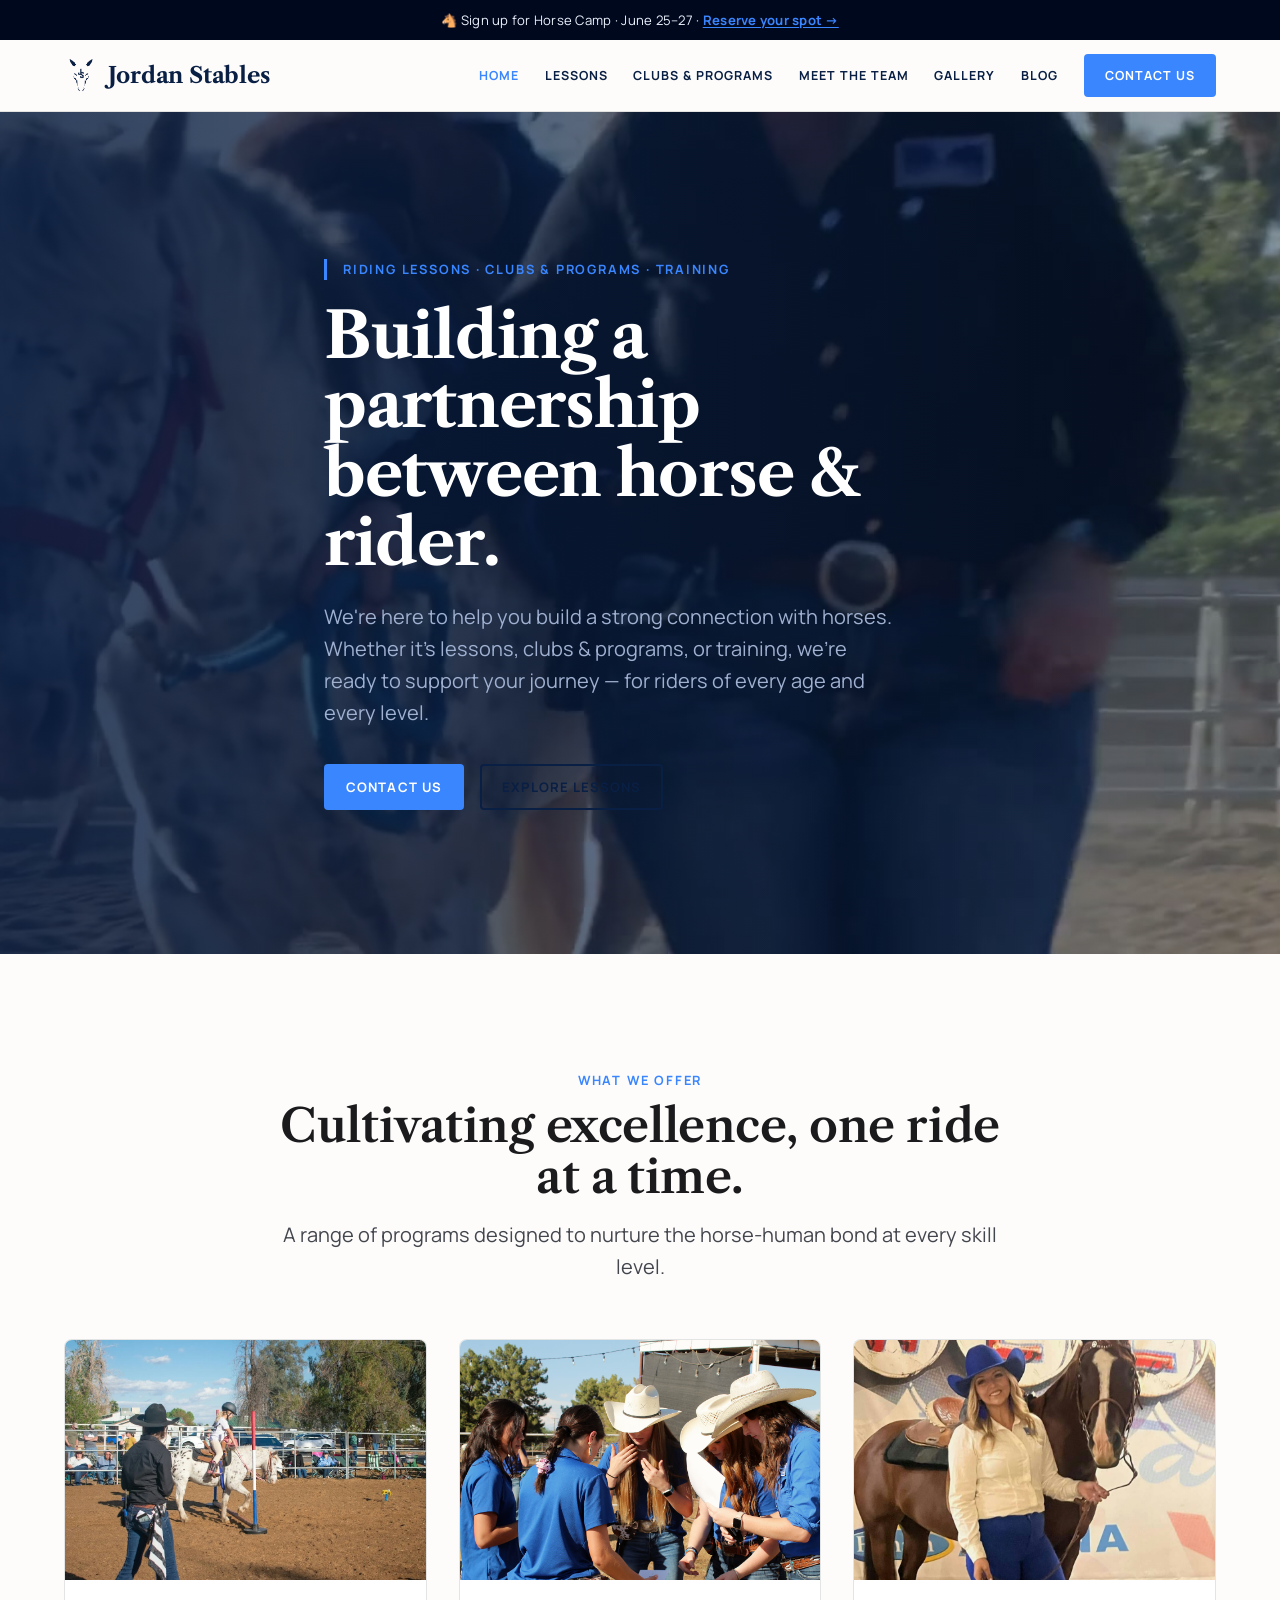
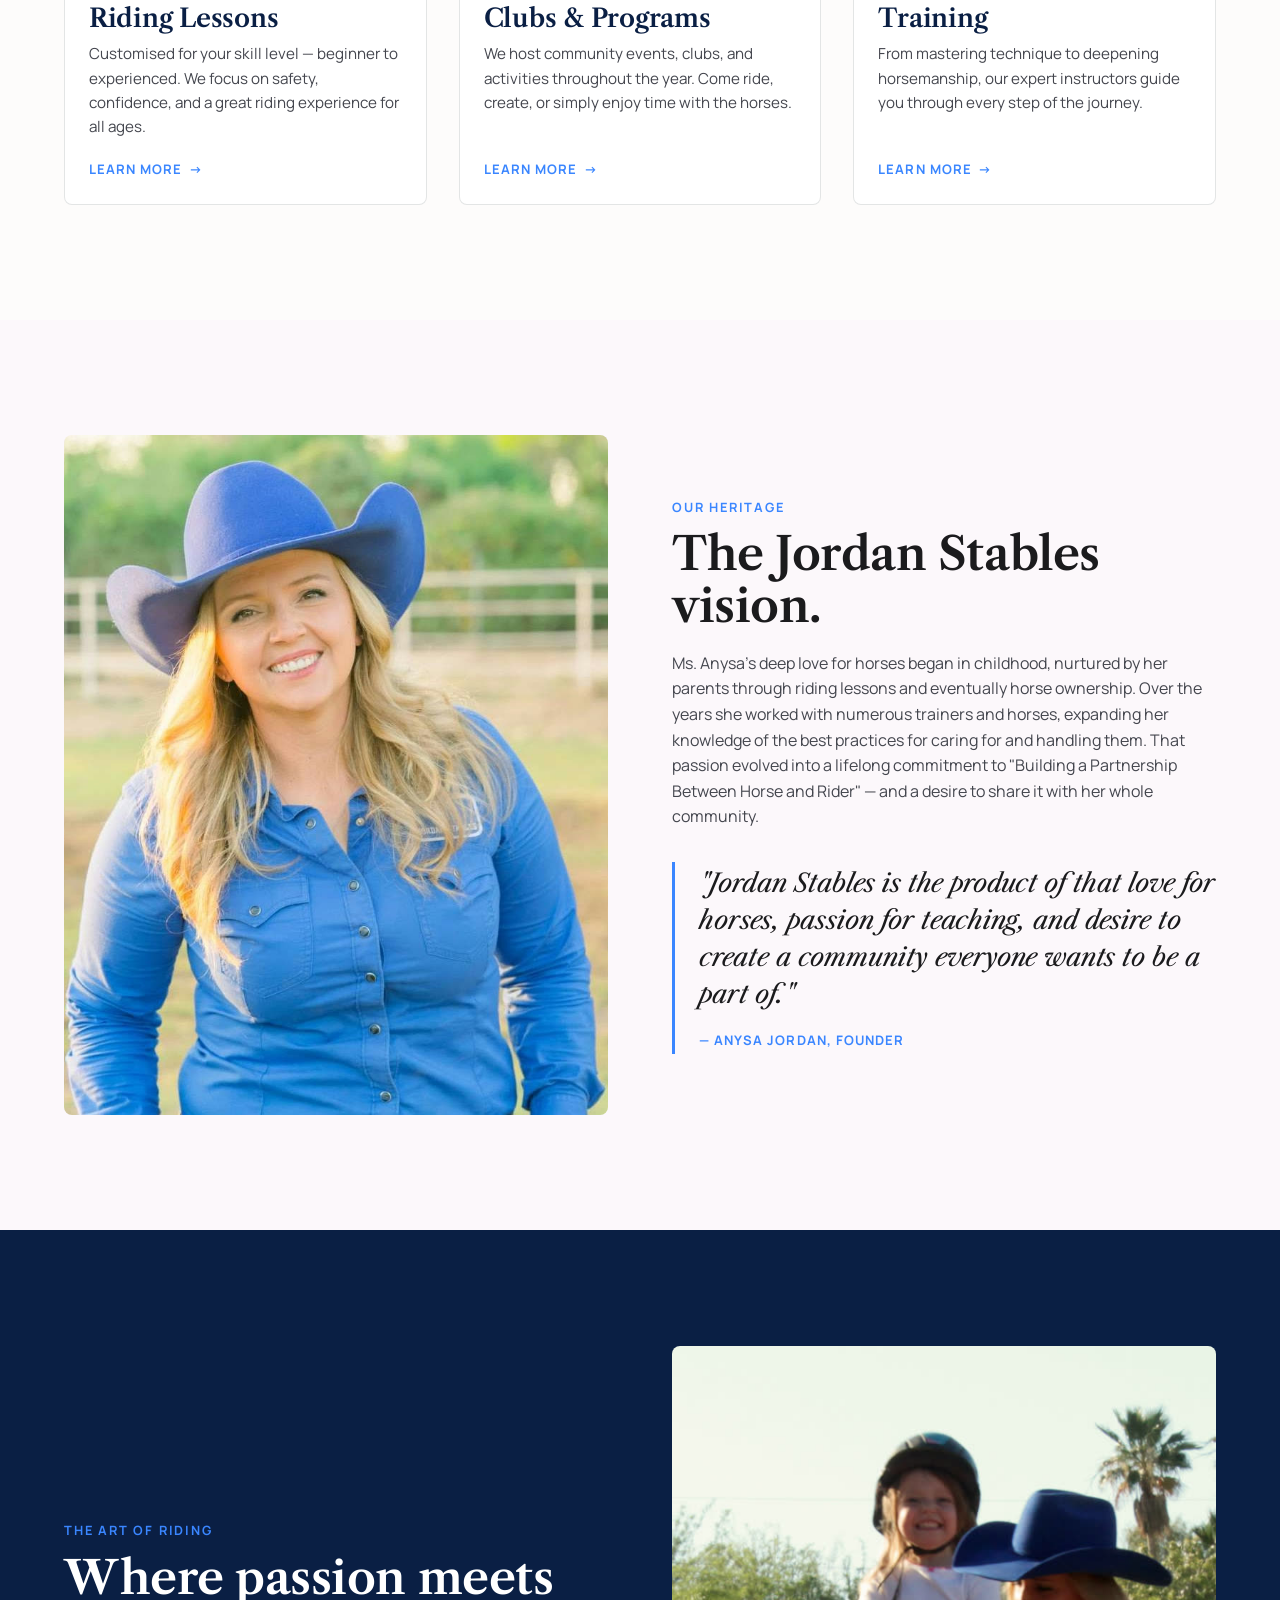
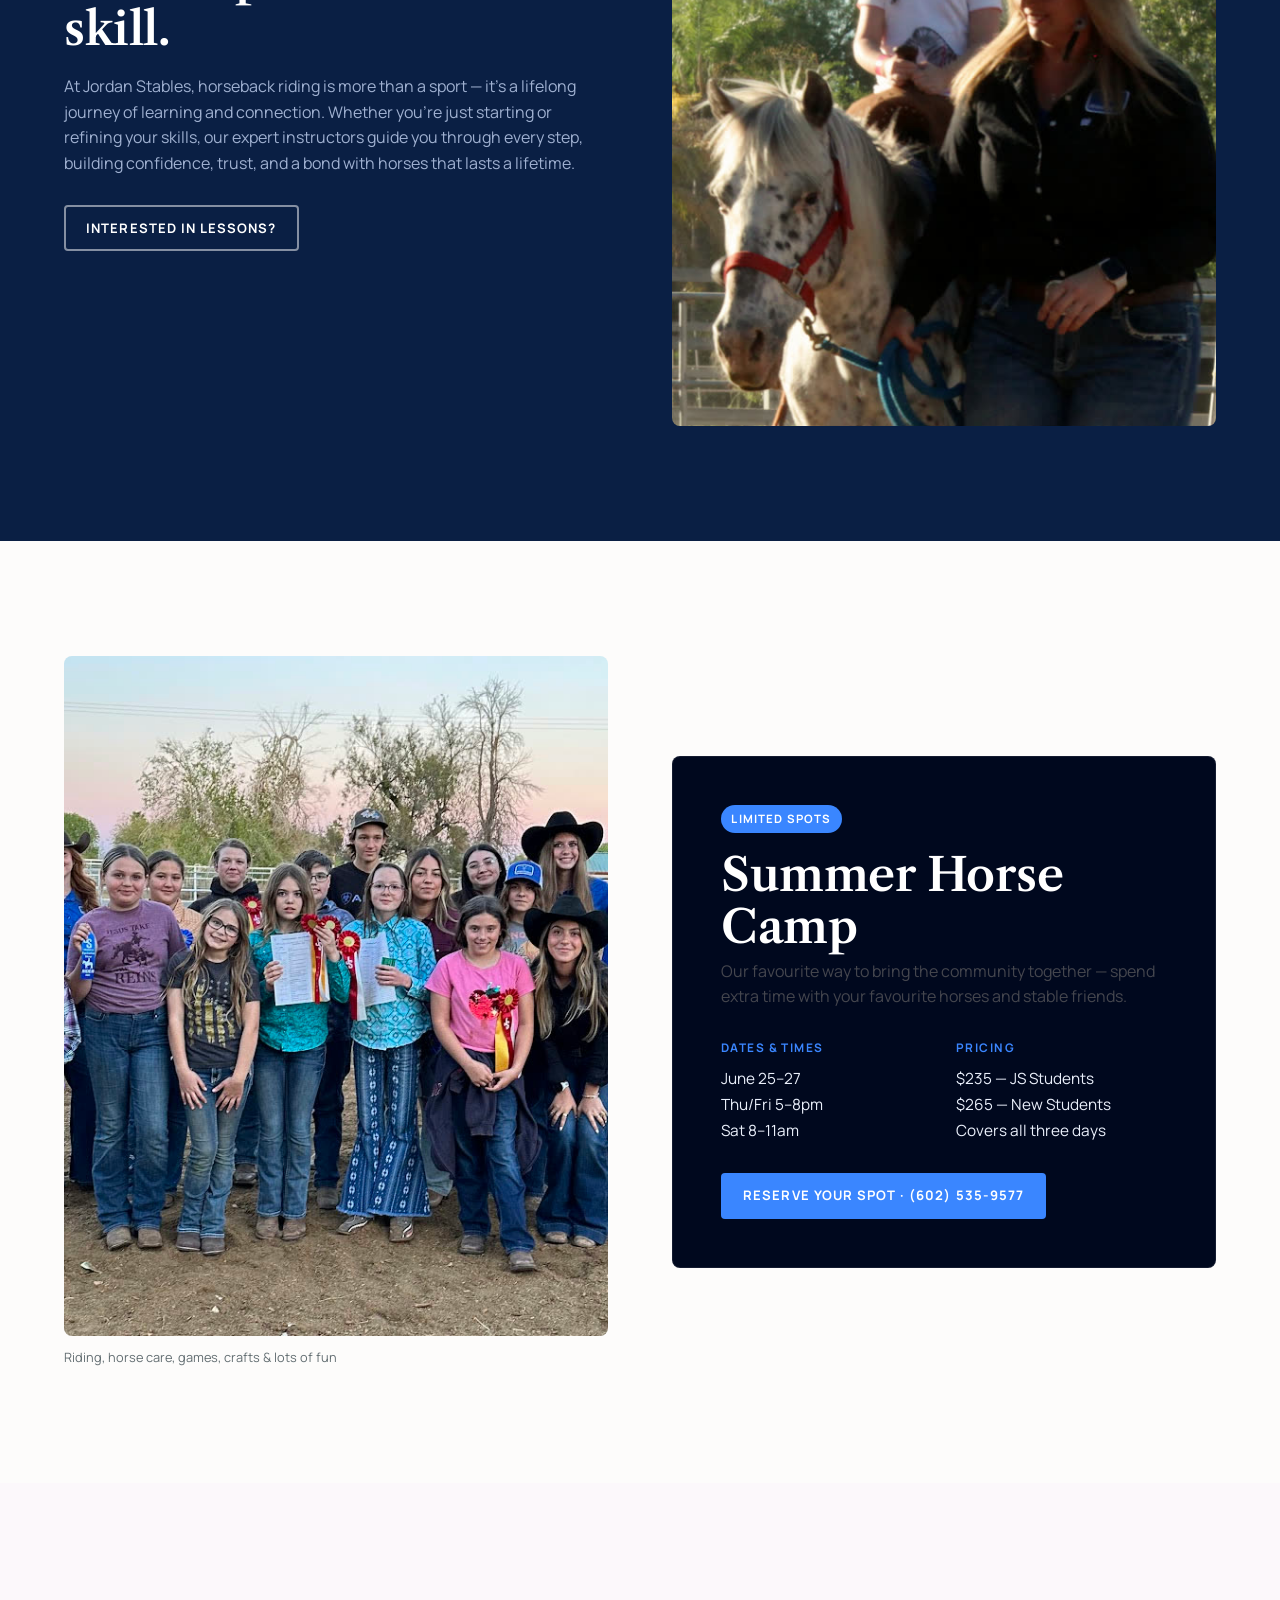
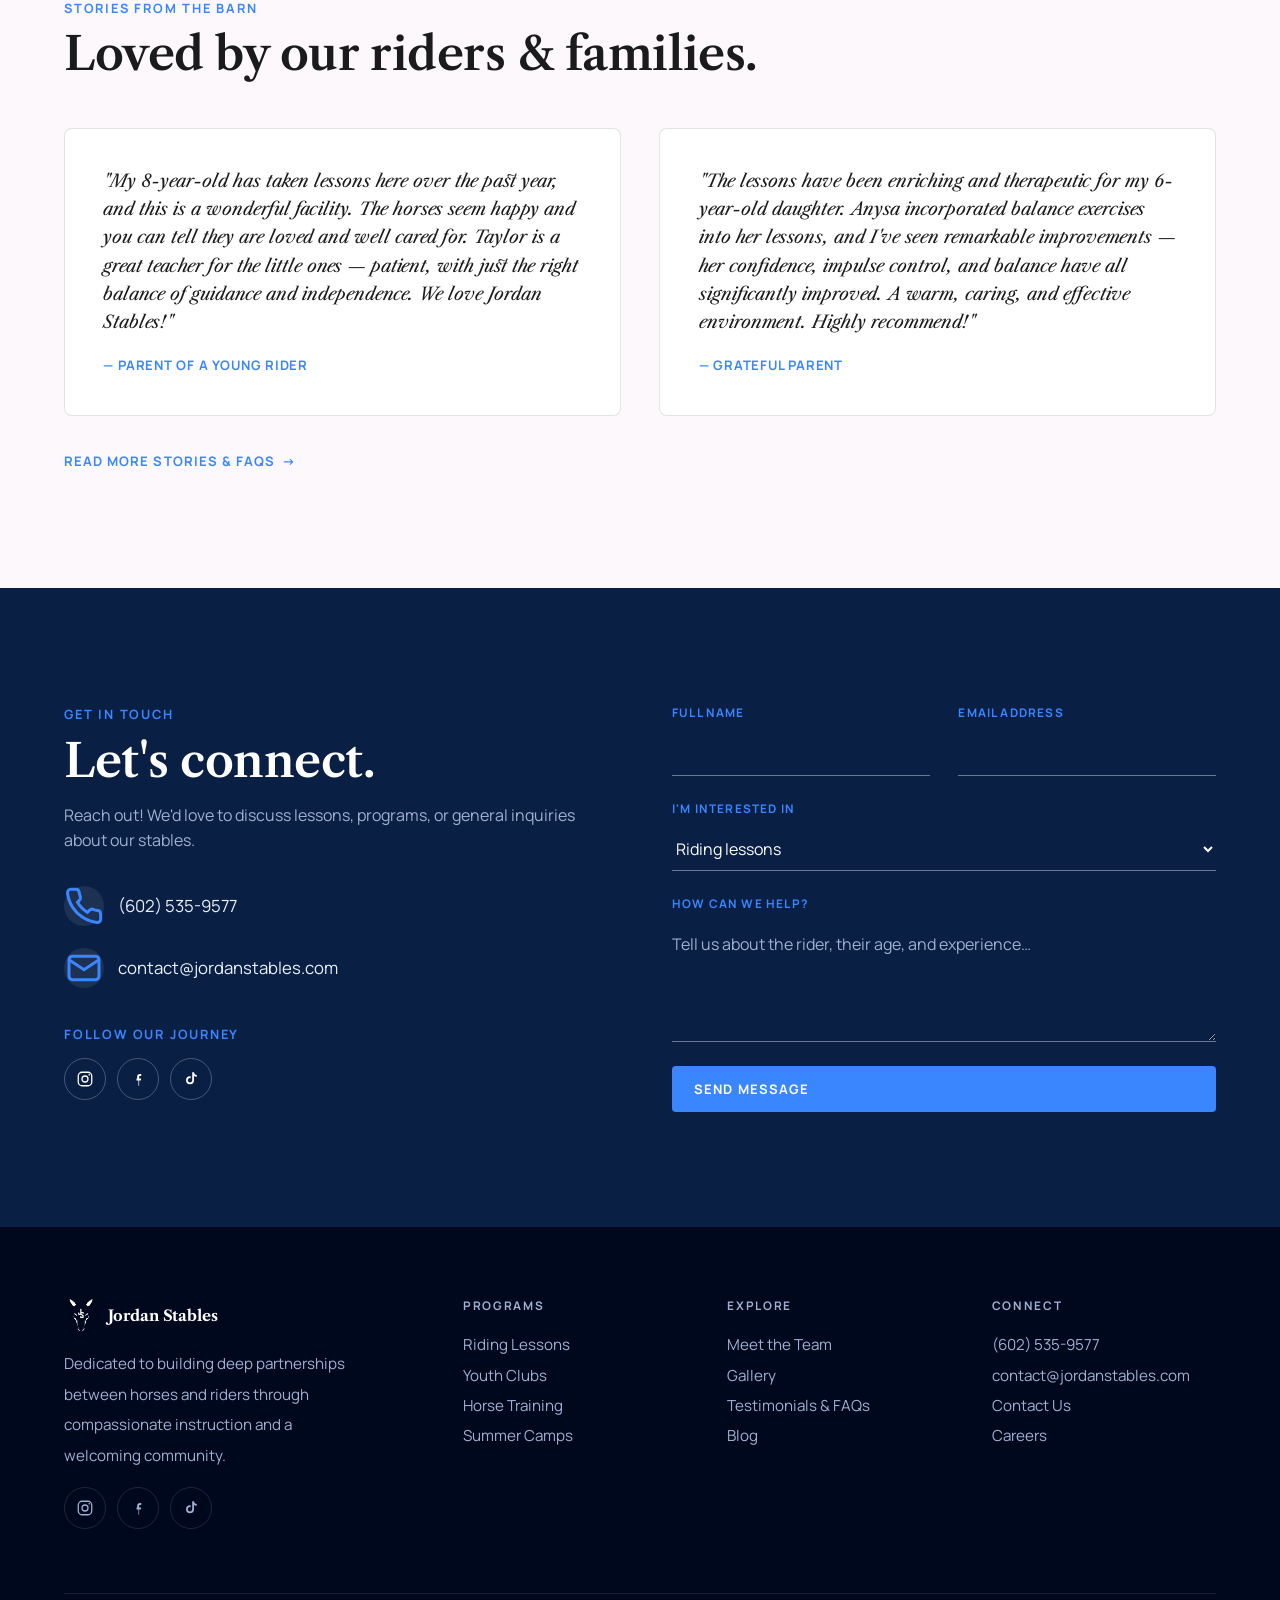
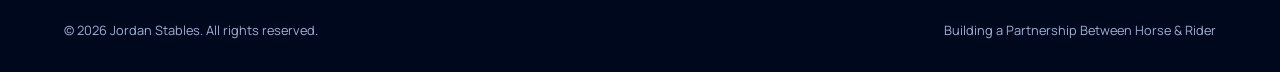
==== commit 70d59a39: "Home hero: cinematic 4-clip video montage Elevate the home hero with an autoplaying video background" ====
--- a/public/index.html
+++ b/public/index.html
@@ -37,7 +37,13 @@
 </header>
 
 <!-- HERO -->
-<section class="hero">
+<section class="hero hero--media">
+  <div class="hero__media">
+    <video autoplay muted loop playsinline poster="assets/img/jordan-hero-poster.jpg" aria-label="Jordan Stables — riders, lessons, and horses in motion">
+      <source src="assets/img/jordan-hero.mp4" type="video/mp4" />
+      <img src="assets/img/jordan-hero-poster.jpg" alt="Jordan Stables riders and horses" />
+    </video>
+  </div>
   <div class="container hero__inner">
     <p class="eyebrow reveal">Riding Lessons · Clubs &amp; Programs · Training</p>
     <h1 class="reveal" data-delay="1">Building a partnership between horse &amp; rider.</h1>
--- a/public/assets/css/site.css
+++ b/public/assets/css/site.css
@@ -297,3 +297,17 @@
 @media (max-width: 960px) { .footer-grid { grid-template-columns: 1fr 1fr; } }
 @media (max-width: 560px) { .footer-grid { grid-template-columns: 1fr; } }
 .footer-grid a, .footer-grid p, .cdetail .v, .cdetail .v a { overflow-wrap: anywhere; }
+
+/* team: 4-up for the instructor roster */
+.team--4 { grid-template-columns: repeat(4, 1fr); }
+@media (max-width: 960px) { .team--4 { grid-template-columns: 1fr 1fr; } }
+@media (max-width: 560px) { .team--4 { grid-template-columns: 1fr; } }
+
+/* partner thank-you */
+.partner__text { font-family: var(--display); font-style: italic; font-size: clamp(1.2rem,2vw,1.6rem); line-height: 1.5; color: var(--ink); max-width: 52ch; margin: 0 auto clamp(2rem,4vw,3rem); text-align: center; }
+.partner-imgs { display: grid; grid-template-columns: repeat(3, 1fr); gap: clamp(1rem,2vw,1.6rem); }
+.partner-imgs img { width: 100%; aspect-ratio: 3/4; object-fit: cover; border-radius: var(--r-lg); border: 1px solid var(--outline); }
+@media (max-width: 640px) { .partner-imgs { grid-template-columns: 1fr; max-width: 360px; margin-inline: auto; } }
+
+/* hero background video */
+.hero__media video { width: 100%; height: 100%; object-fit: cover; display: block; }
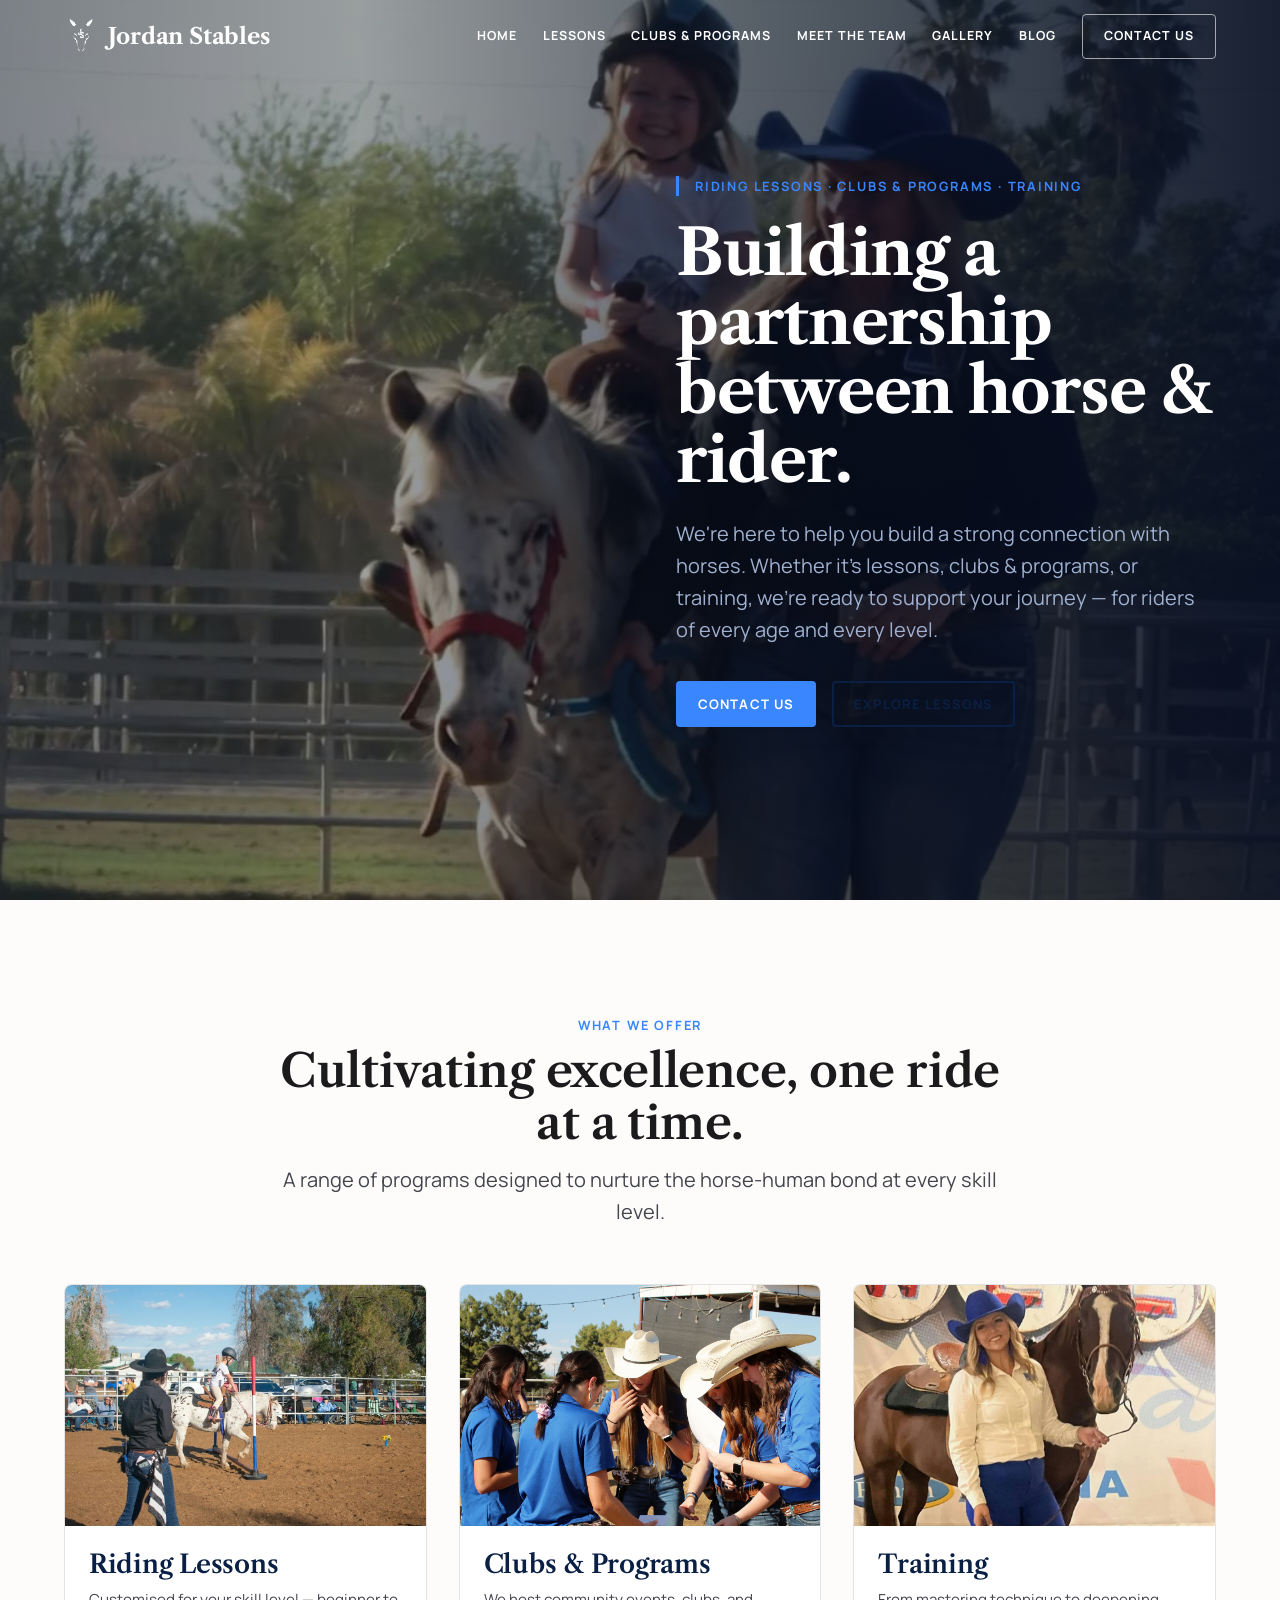
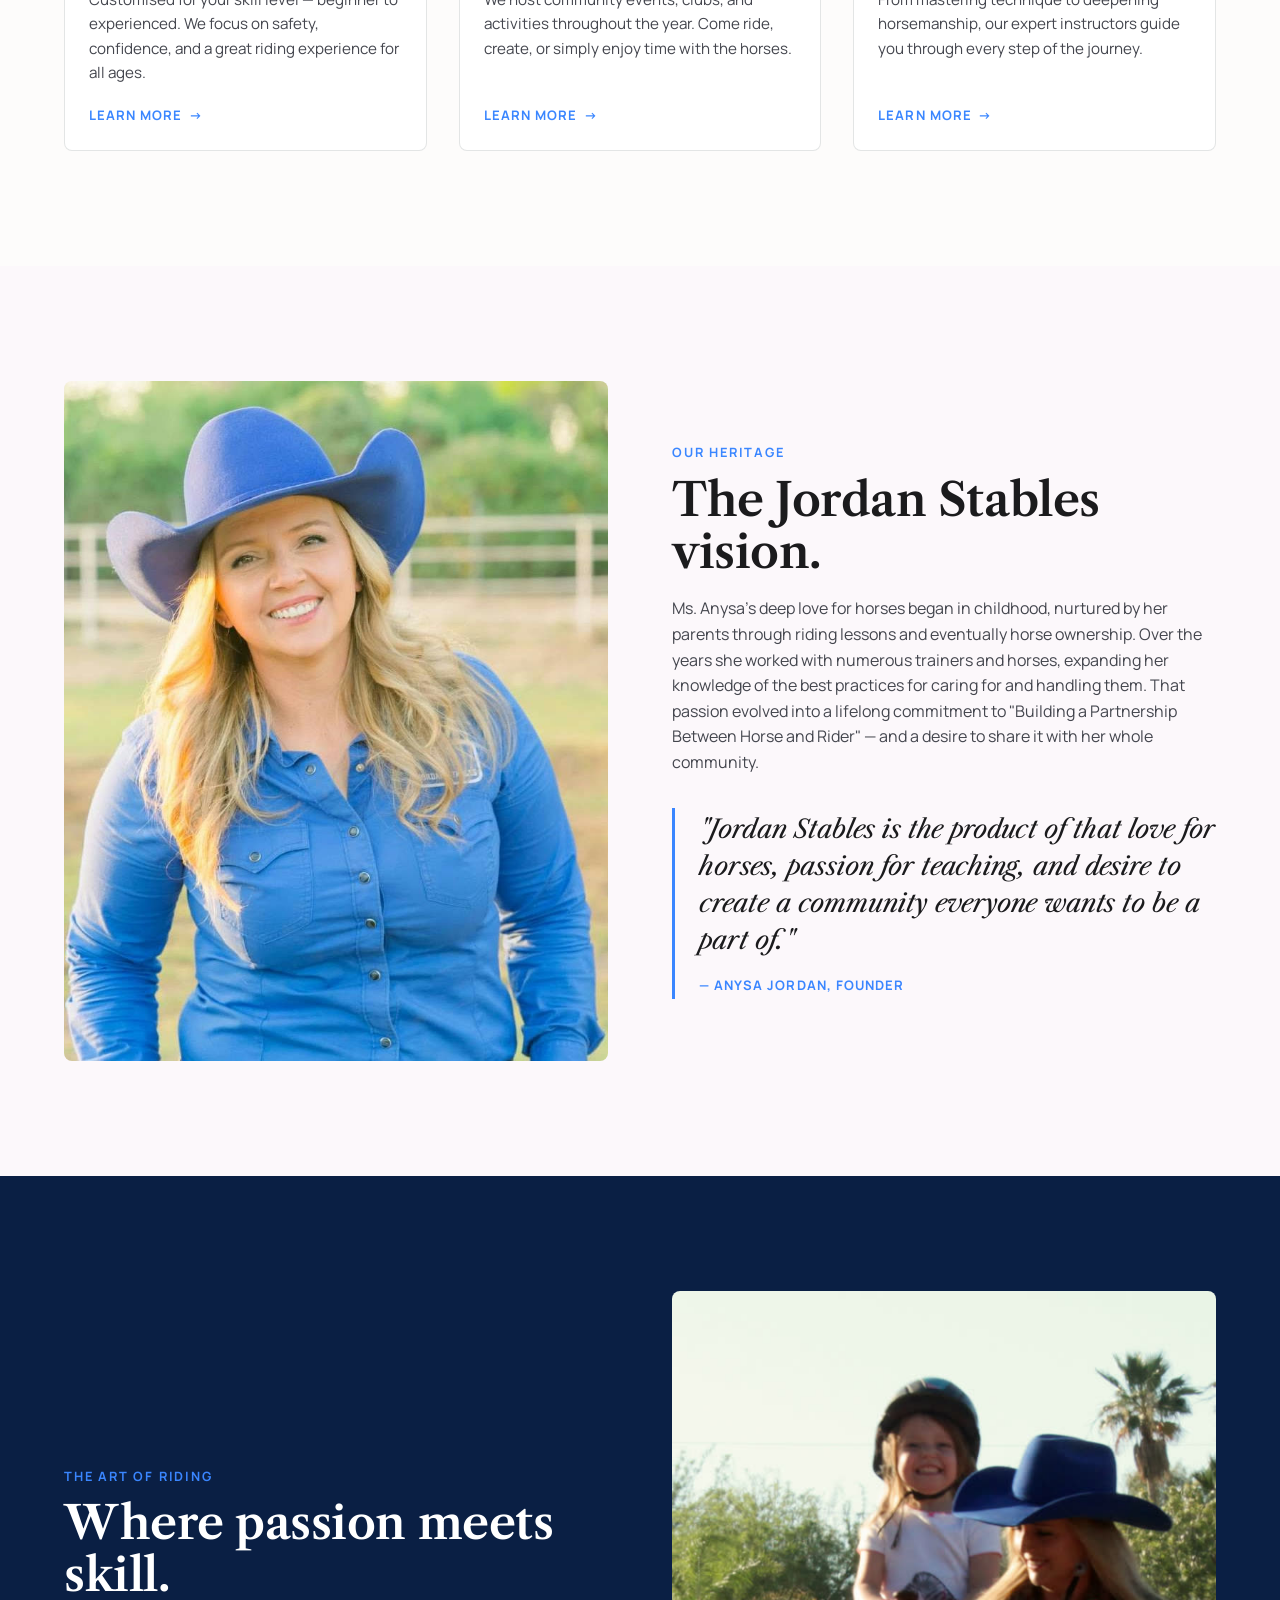
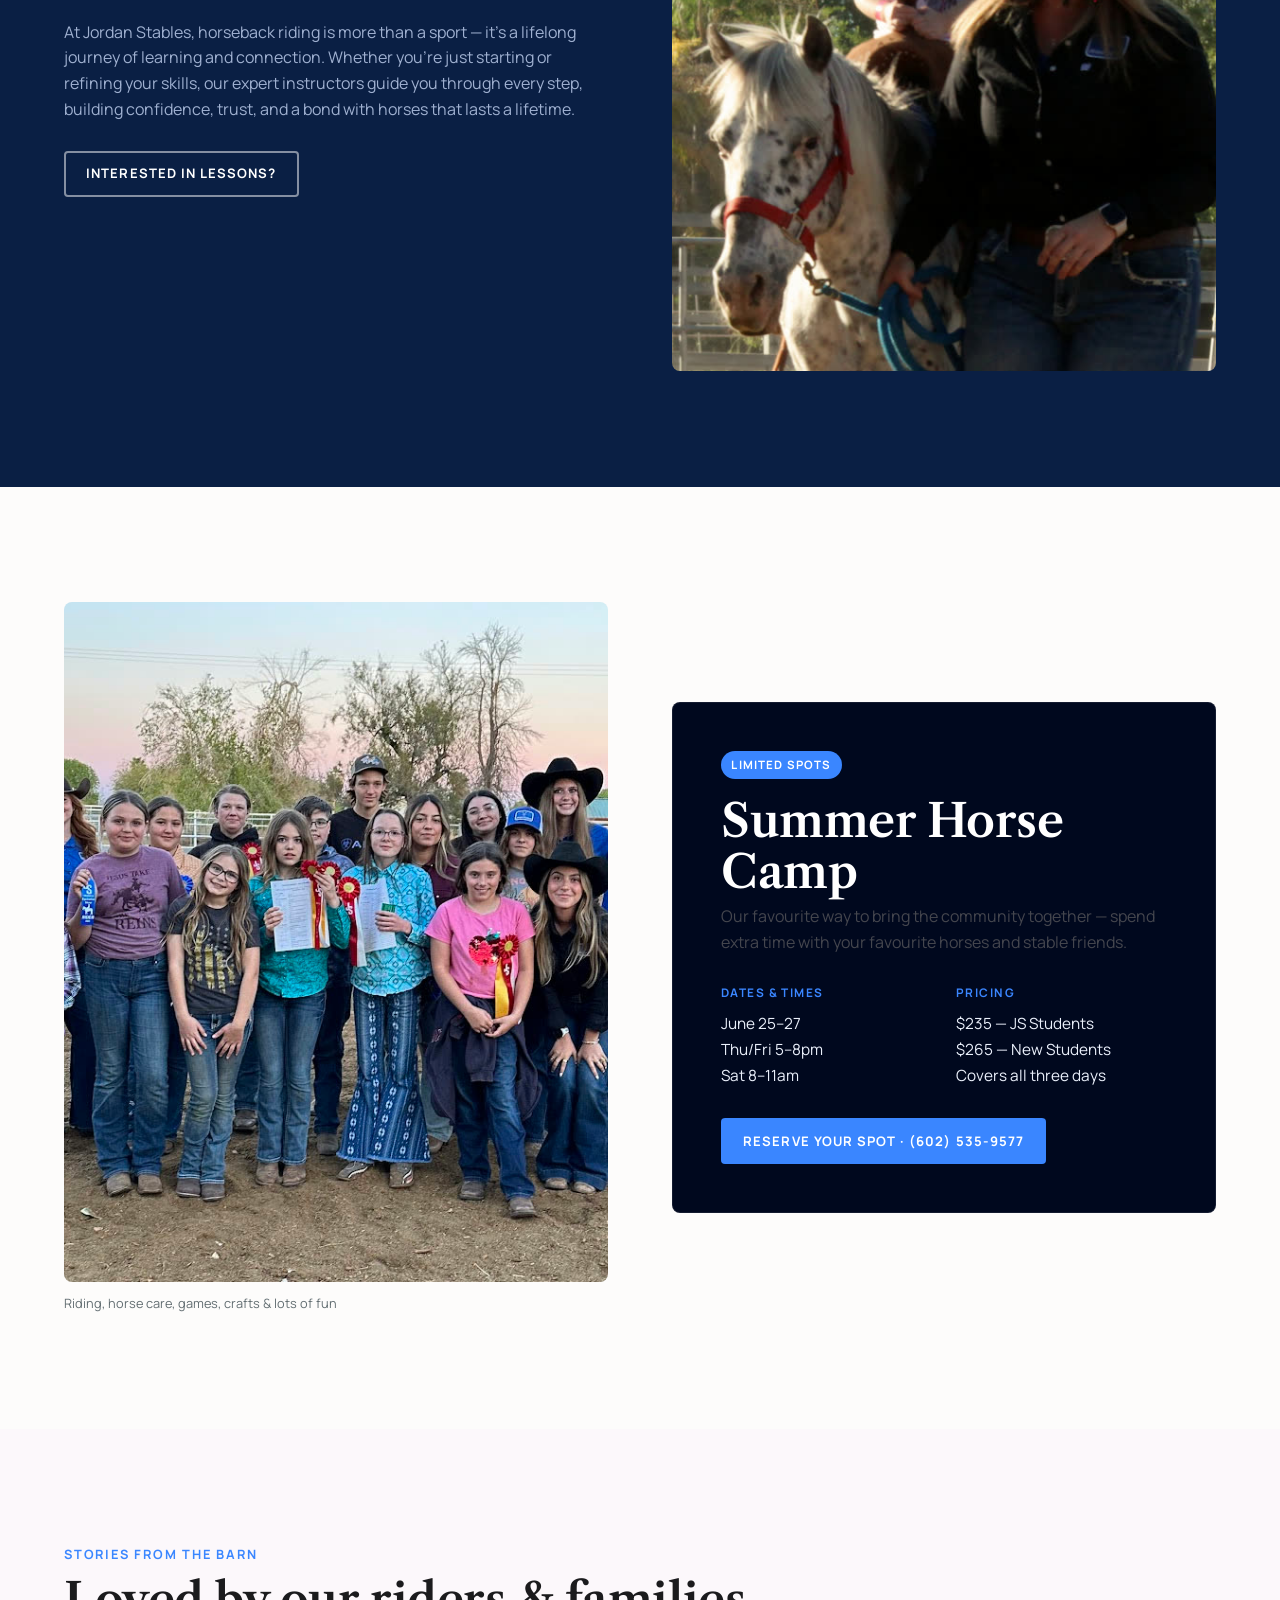
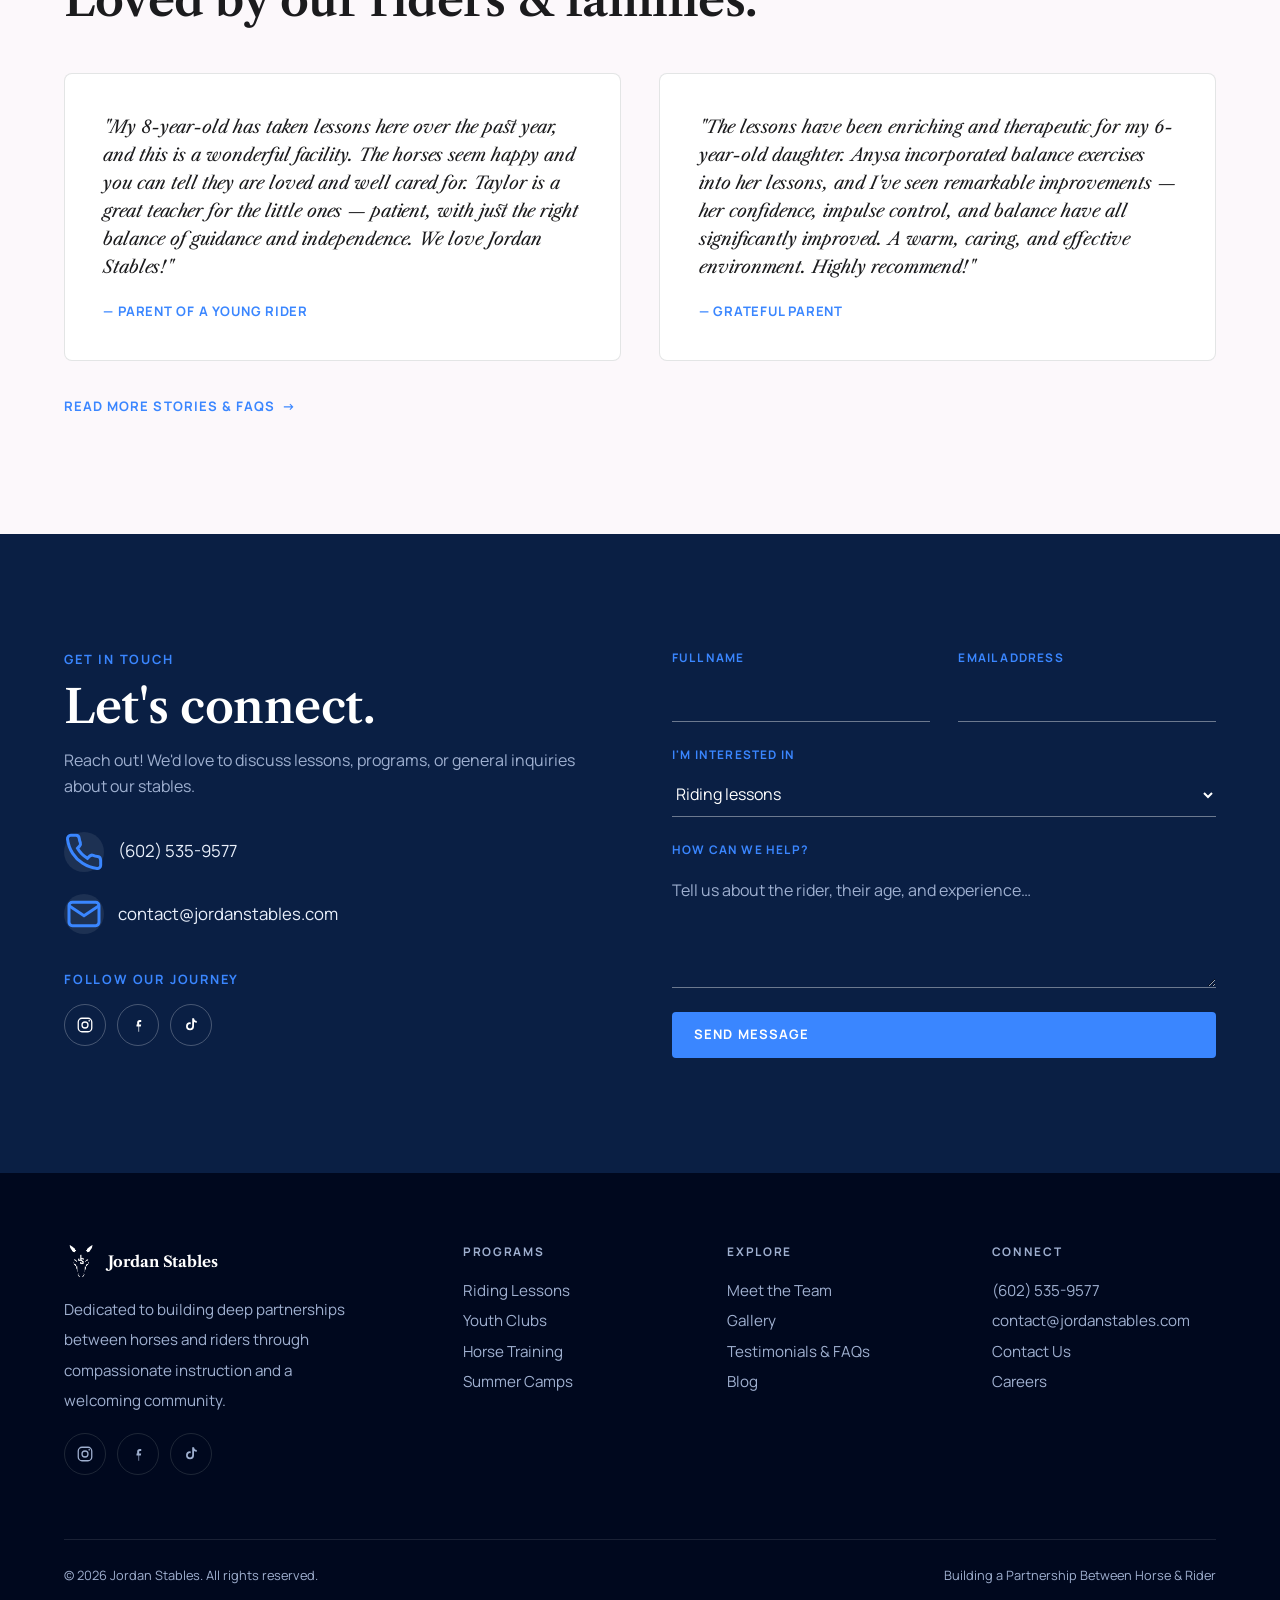
==== commit b8f55197: "Premium home hero: face-safe clips, right-aligned text, transparent nav - Re-rolled the two clips th" ====
--- a/public/index.html
+++ b/public/index.html
@@ -18,12 +18,10 @@
 <meta property="og:description" content="Riding lessons, clubs & programs, and training for all ages in a warm, caring community." />
 <meta property="og:image" content="assets/img/lesson.jpg" />
 </head>
-<body>
-
-<div class="announce">🐴 Sign up for Horse Camp · June 25–27 · <a href="contact.html">Reserve your spot →</a></div>
+<body class="home">
 
 <header class="site-header">
-  <a class="brand" href="index.html"><img src="assets/img/logo-navy.png" alt="" /> Jordan Stables</a>
+  <a class="brand" href="index.html"><img class="logo-light" src="assets/img/logo-white.png" alt="" /><img class="logo-dark" src="assets/img/logo-navy.png" alt="" /> Jordan Stables</a>
   <button class="nav-toggle" aria-label="Menu" aria-expanded="false"><span></span><span></span><span></span></button>
   <nav class="nav" aria-label="Primary">
     <a class="active" href="index.html">Home</a>
@@ -44,7 +42,8 @@
       <img src="assets/img/jordan-hero-poster.jpg" alt="Jordan Stables riders and horses" />
     </video>
   </div>
-  <div class="container hero__inner">
+  <div class="container">
+  <div class="hero__inner">
     <p class="eyebrow reveal">Riding Lessons · Clubs &amp; Programs · Training</p>
     <h1 class="reveal" data-delay="1">Building a partnership between horse &amp; rider.</h1>
     <p class="lead reveal" data-delay="2">We're here to help you build a strong connection with horses. Whether it's lessons, clubs &amp; programs, or training, we're ready to support your journey — for riders of every age and every level.</p>
@@ -52,6 +51,7 @@
       <a class="btn" href="contact.html">Contact Us</a>
       <a class="btn btn--outline" href="lessons.html">Explore Lessons</a>
     </div>
+  </div>
   </div>
 </section>
 
--- a/public/assets/css/site.css
+++ b/public/assets/css/site.css
@@ -311,3 +311,57 @@
 
 /* hero background video */
 .hero__media video { width: 100%; height: 100%; object-fit: cover; display: block; }
+
+/* ============================================================
+   HOME — premium full-screen video hero + transparent nav
+   ============================================================ */
+body.home .site-header {
+  position: fixed; left: 0; right: 0; top: 0;
+  background: transparent; -webkit-backdrop-filter: none; backdrop-filter: none;
+  border-bottom-color: transparent;
+  transition: background .4s var(--ease), border-color .4s var(--ease), padding .4s var(--ease);
+}
+body.home .site-header .brand { color: #fff; }
+body.home .site-header .nav a { color: #fff; }
+body.home .site-header .nav a:hover { color: var(--blue); }
+body.home .site-header .nav .btn { background: transparent; color: #fff; border: 1px solid rgba(255,255,255,0.6); }
+body.home .site-header .nav .btn:hover { background: #fff; color: var(--navy); border-color: #fff; }
+body.home .site-header .nav-toggle { color: #fff; }
+.brand .logo-light, .brand .logo-dark { width: 34px; height: 34px; object-fit: contain; }
+body.home .site-header .logo-dark { display: none; }
+/* scrolled / solid */
+body.home .site-header.solid {
+  background: color-mix(in srgb, var(--cream) 95%, transparent);
+  -webkit-backdrop-filter: blur(10px); backdrop-filter: blur(10px);
+  border-bottom-color: var(--outline);
+}
+body.home .site-header.solid .brand { color: var(--navy); }
+body.home .site-header.solid .nav a { color: var(--navy); }
+body.home .site-header.solid .nav a:hover { color: var(--blue); }
+body.home .site-header.solid .nav .btn { background: var(--blue); color: #fff; border-color: var(--blue); }
+body.home .site-header.solid .nav-toggle { color: var(--navy); }
+body.home .site-header.solid .logo-light { display: none; }
+body.home .site-header.solid .logo-dark { display: inline; }
+
+/* full-screen hero */
+body.home .hero { min-height: 100svh; display: flex; align-items: center; }
+.hero__media video, .hero__media img { object-position: 50% 20%; } /* keep faces / upper bodies */
+/* darken overlay — stronger on the right where the text sits */
+body.home .hero--media::after {
+  background:
+    linear-gradient(270deg, rgba(6,14,34,0.90) 0%, rgba(6,14,34,0.55) 42%, rgba(6,14,34,0.22) 72%, rgba(6,14,34,0.38) 100%),
+    linear-gradient(rgba(6,14,34,0.22), rgba(6,14,34,0.22));
+}
+/* content pushed to the right */
+body.home .hero__inner { margin-left: auto; margin-right: 0; max-width: 540px; padding-block: 0; }
+
+@media (max-width: 820px) {
+  body.home .hero__inner { margin: 0; max-width: 100%; }
+  body.home .hero--media::after {
+    background: linear-gradient(0deg, rgba(6,14,34,0.86) 0%, rgba(6,14,34,0.45) 55%, rgba(6,14,34,0.55) 100%);
+  }
+}
+
+/* hero uses grid so the container stretches full-width (flex shrank it) */
+body.home .hero { display: grid; align-items: center; }
+body.home .hero > .container { width: 100%; max-width: var(--container); margin-inline: auto; }
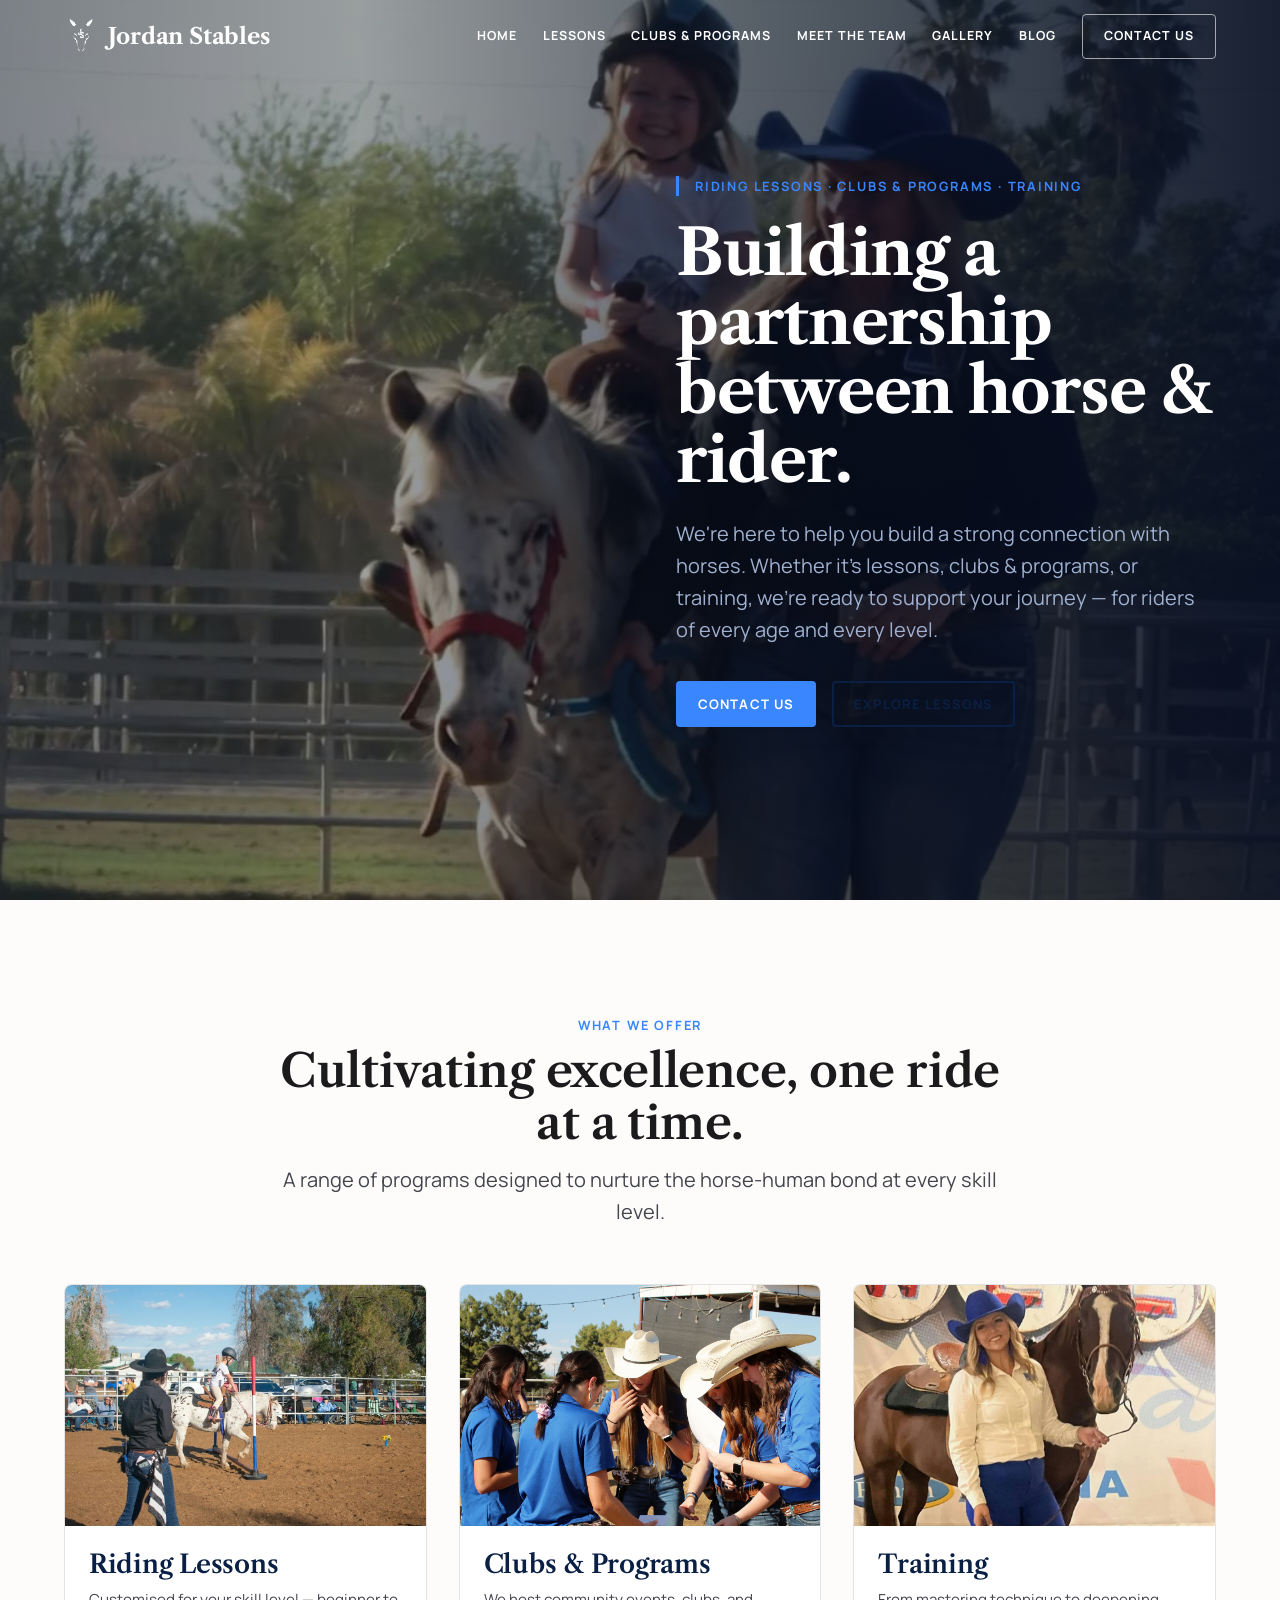
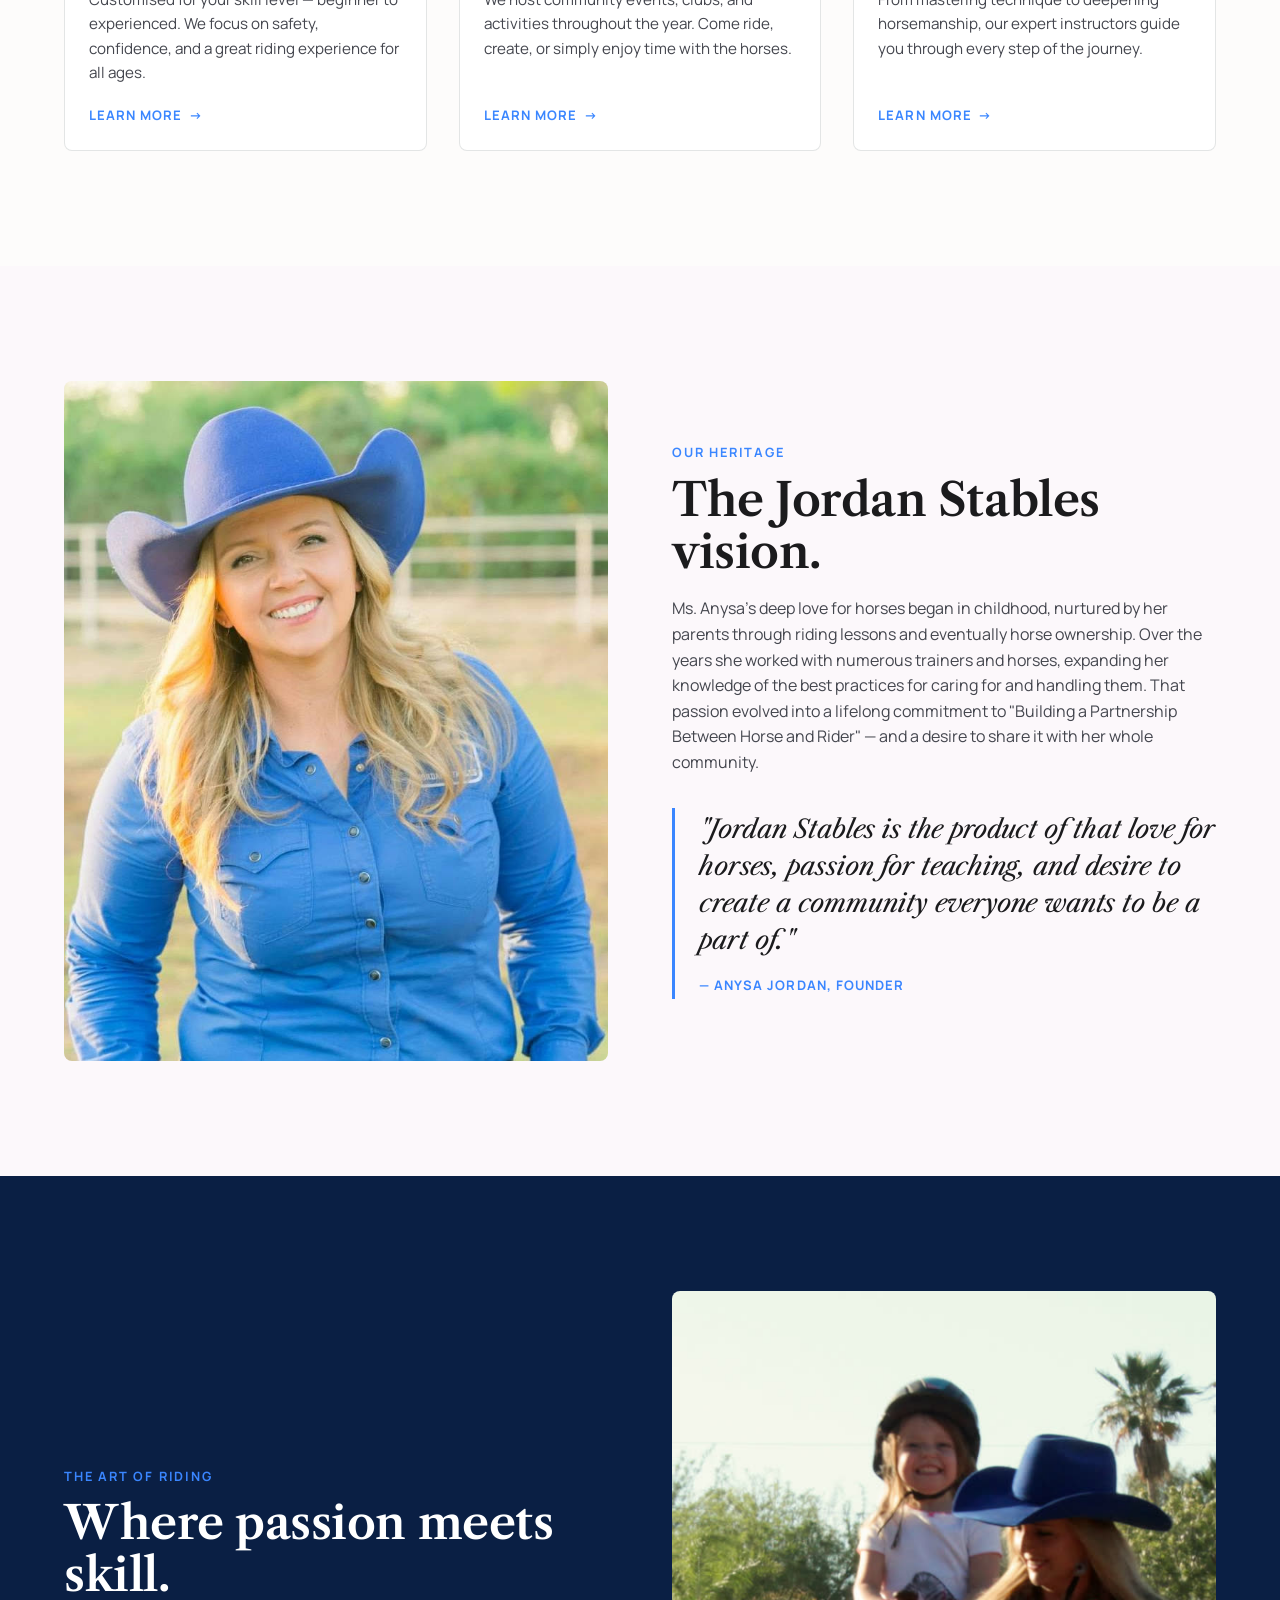
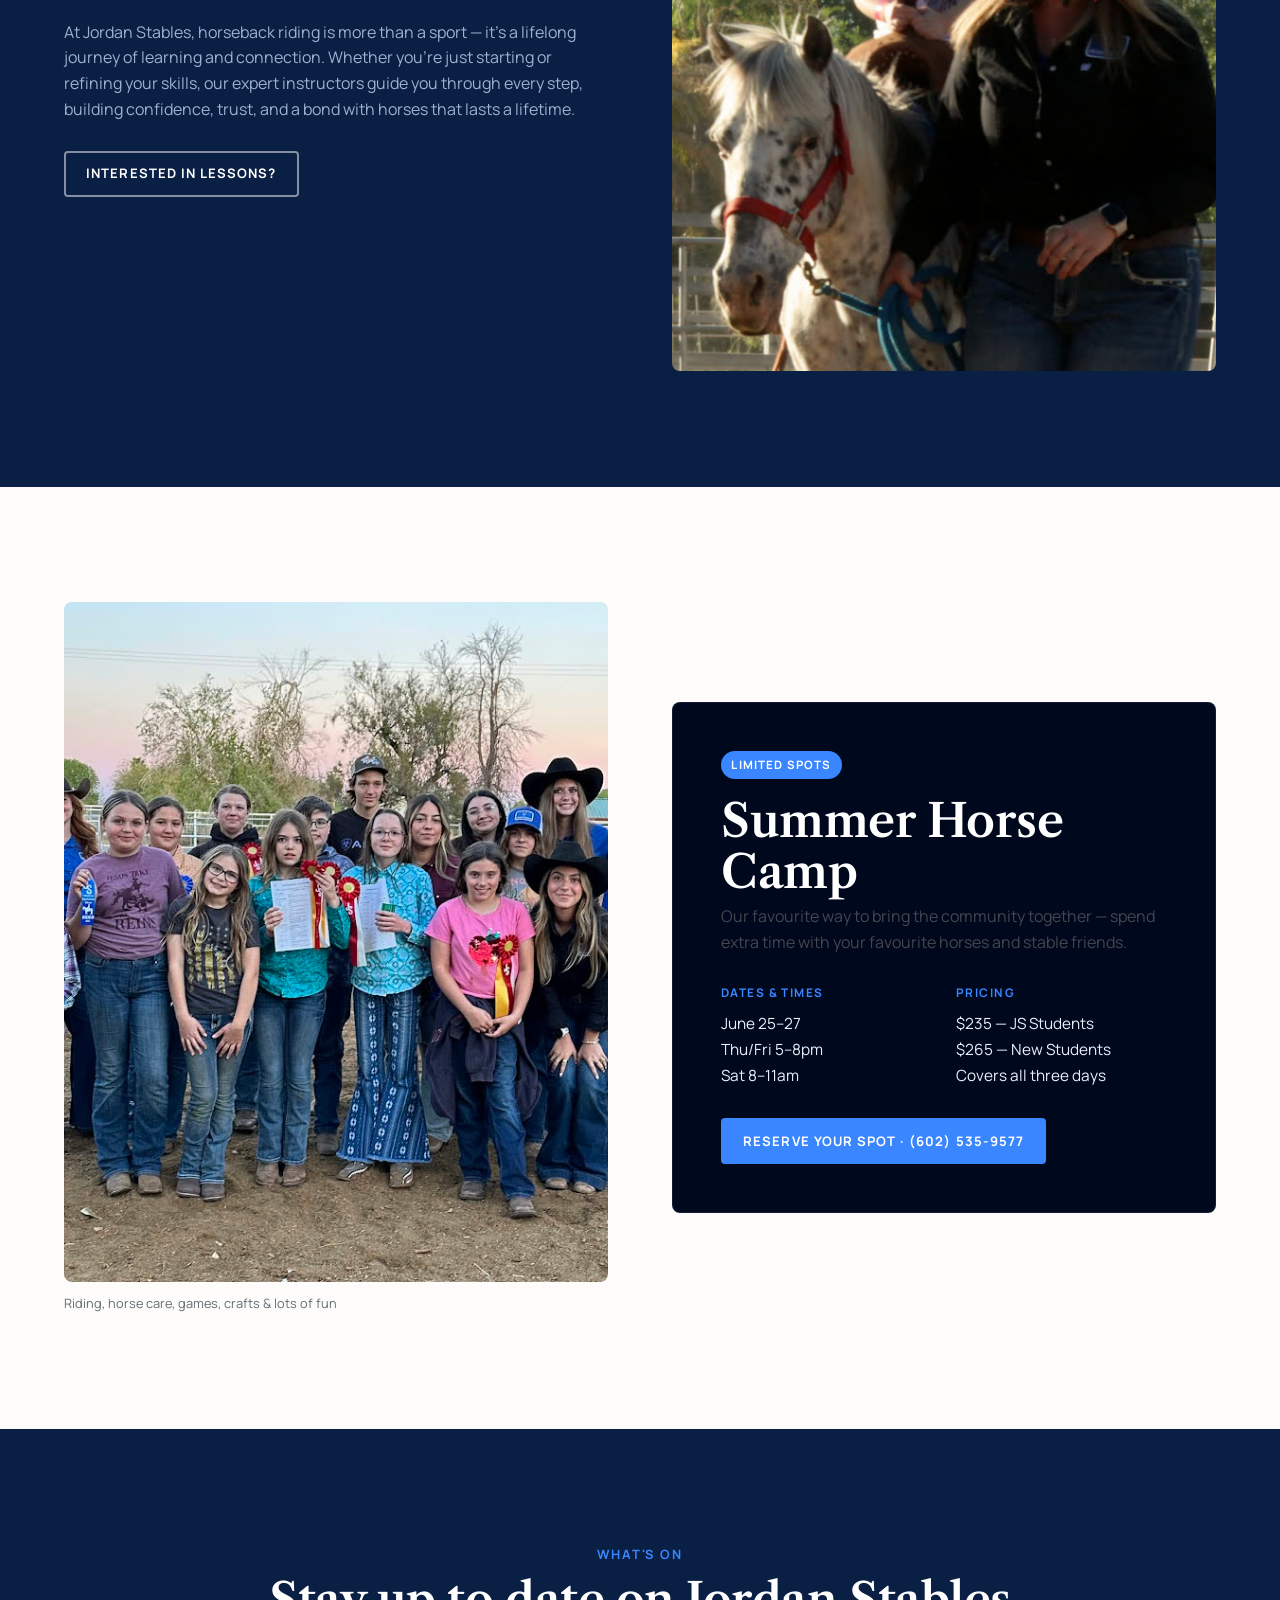
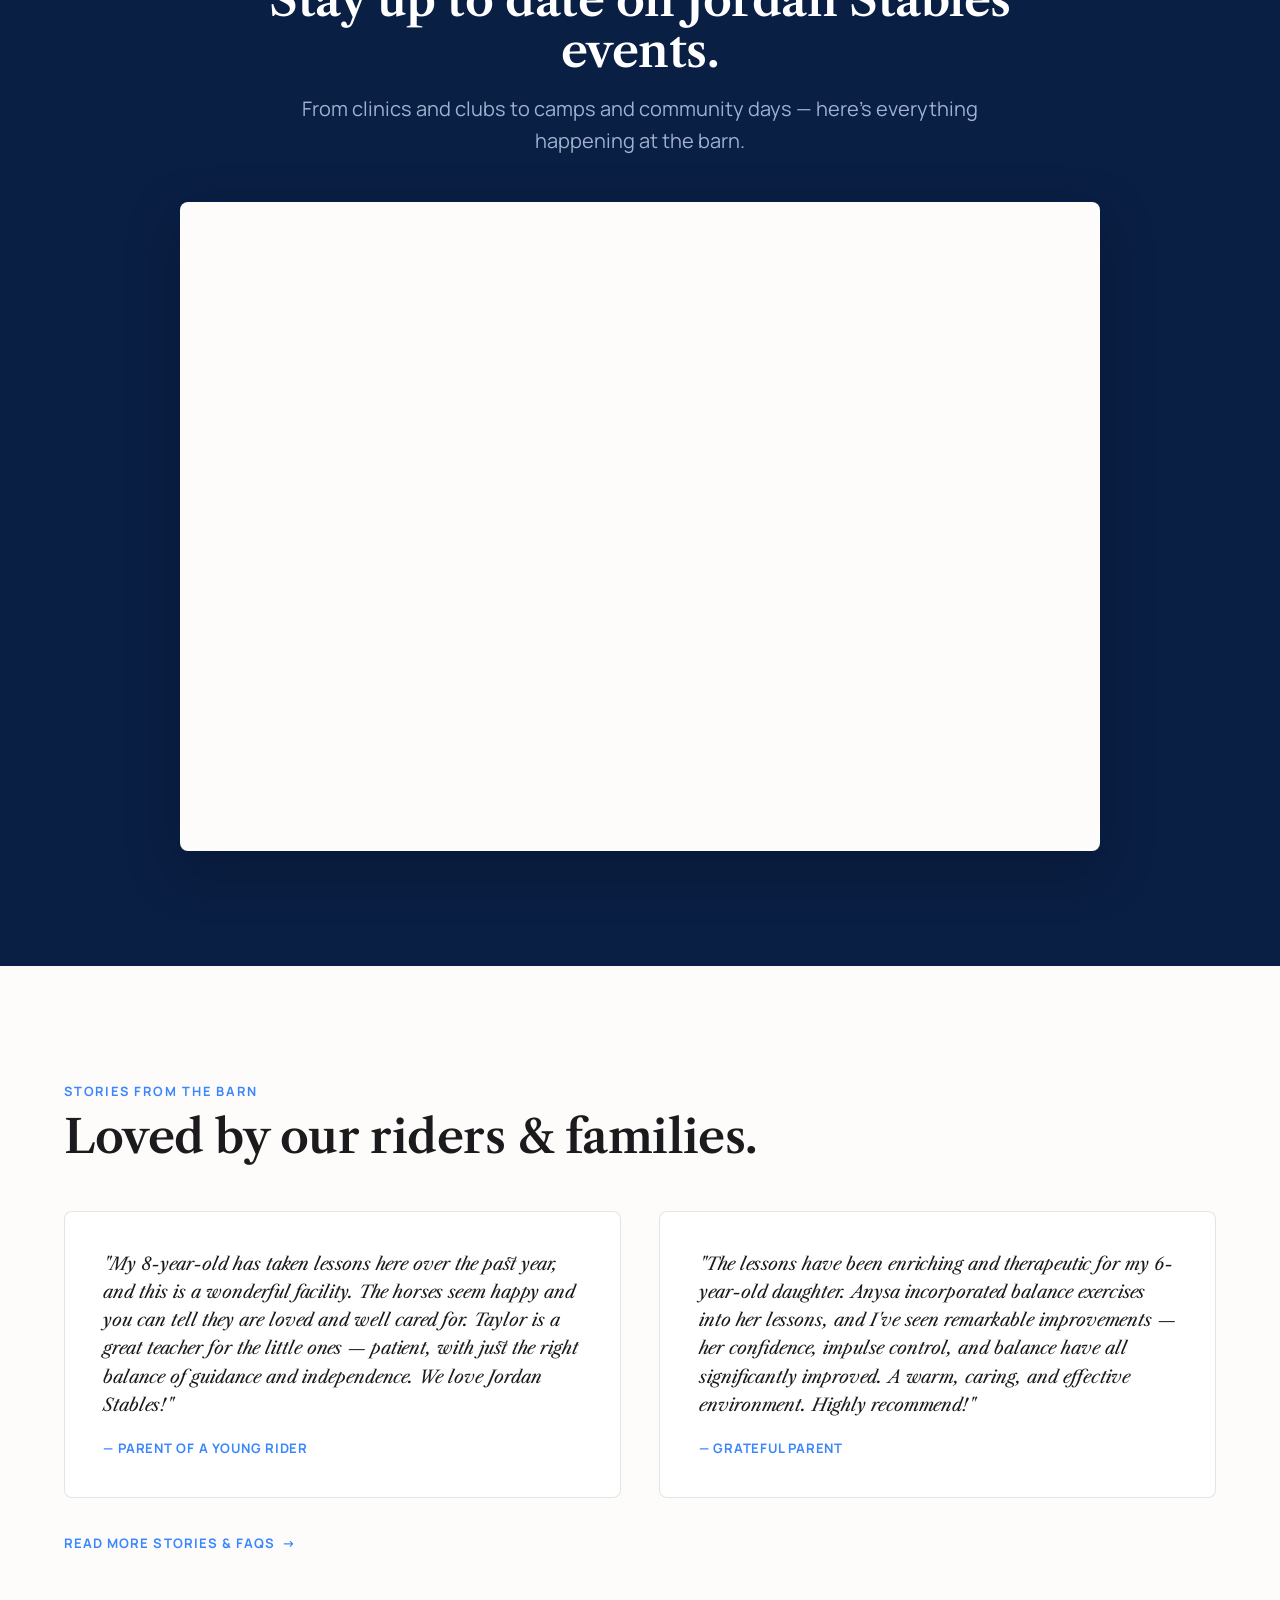
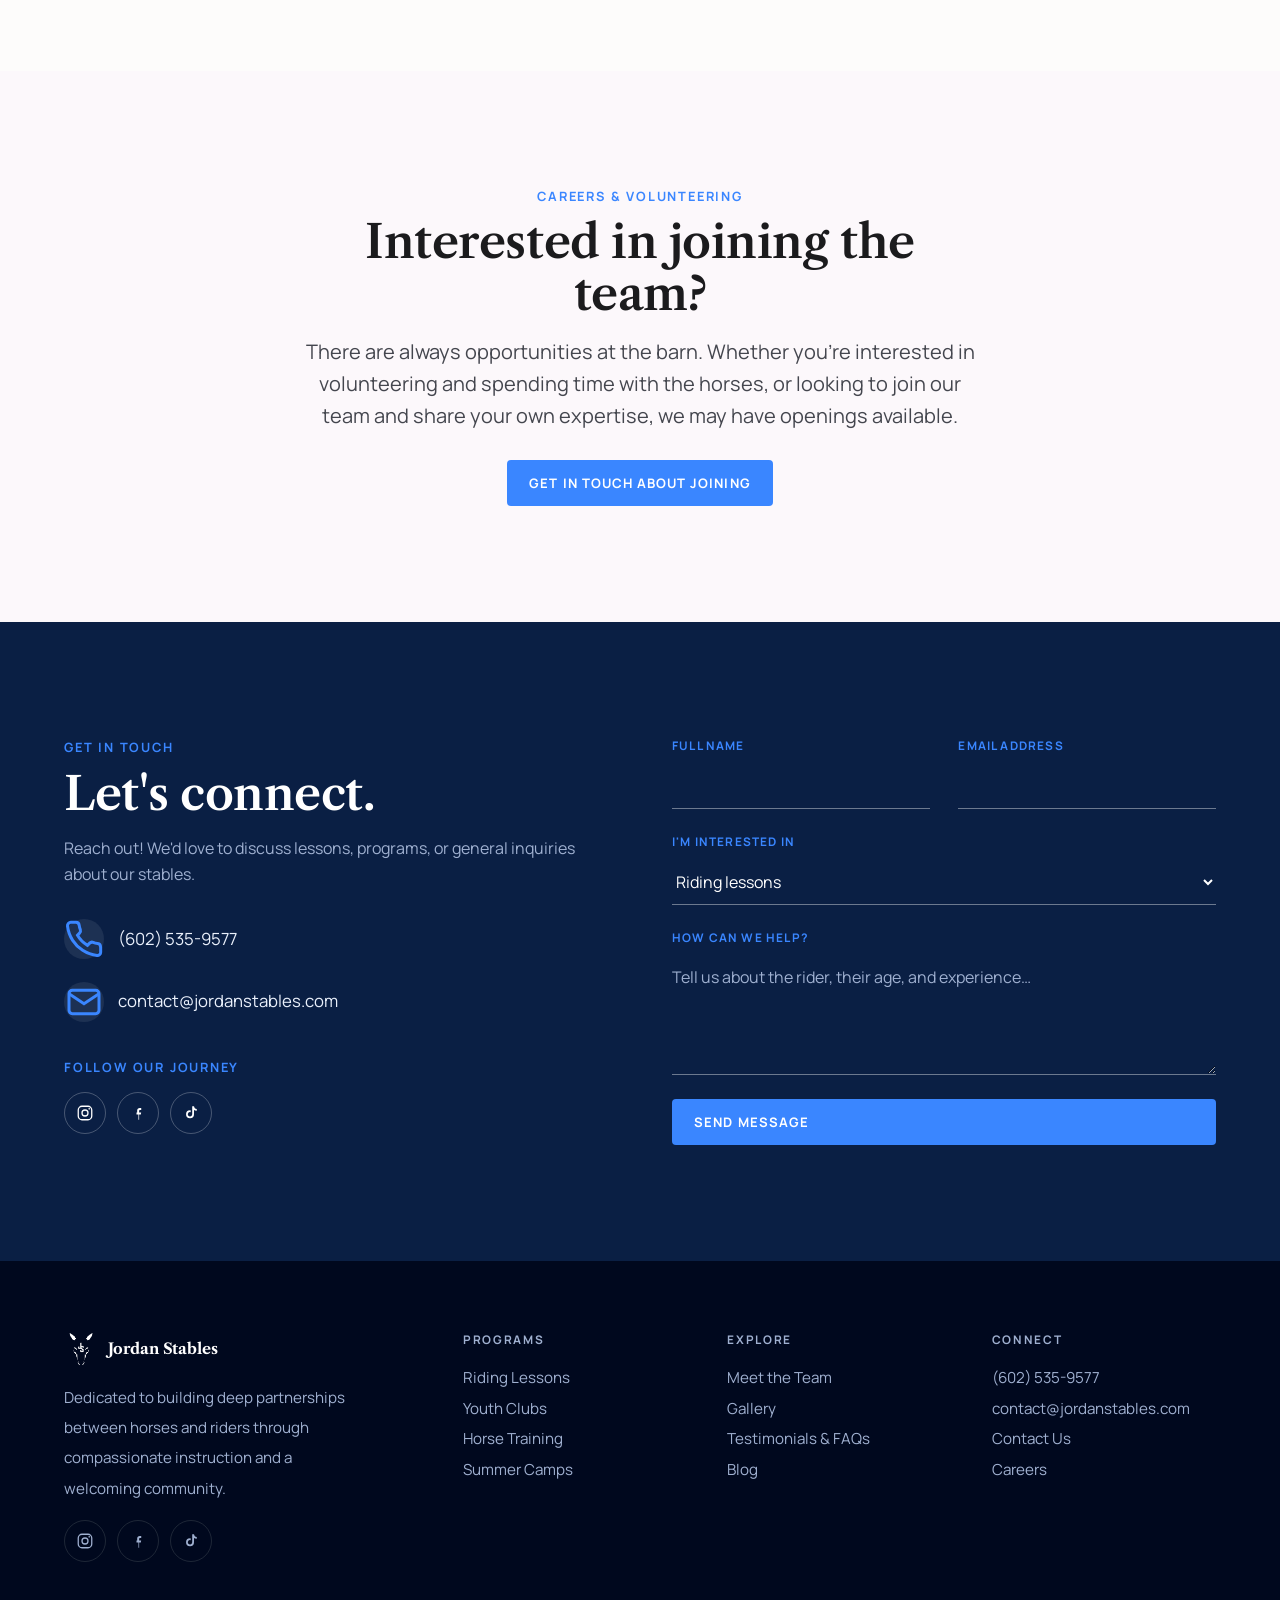
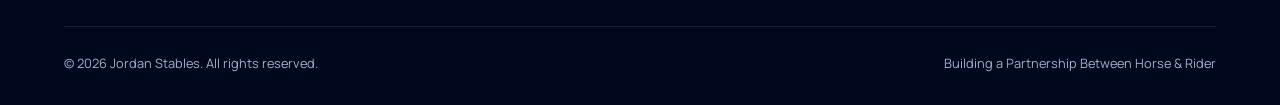
==== commit 0856a9eb: "Home: add events calendar + careers section, remove emoji from announce bar - Embed live Jordan Stab" ====
--- a/public/index.html
+++ b/public/index.html
@@ -147,8 +147,22 @@
   </div>
 </section>
 
+<!-- EVENTS CALENDAR -->
+<section class="section section--navy">
+  <div class="container">
+    <div class="center reveal" style="max-width:760px;margin-inline:auto;margin-bottom:clamp(2rem,4vw,2.8rem);">
+      <p class="eyebrow">What's on</p>
+      <h2 style="margin-top:0.6rem;">Stay up to date on Jordan Stables events.</h2>
+      <p class="lead" style="margin-top:1rem;">From clinics and clubs to camps and community days — here's everything happening at the barn.</p>
+    </div>
+    <div class="calendar-embed reveal" data-delay="1">
+      <iframe title="Jordan Stables Events Calendar" src="https://calendar.google.com/calendar/embed?src=c_f3b43b507545eea9ab1f6111935da7f89fec6421356f6530238650f8fe1f864d%40group.calendar.google.com&amp;color=%230A1F44&amp;mode=MONTH&amp;showTitle=0&amp;showPrint=0&amp;showTabs=1&amp;showCalendars=0&amp;showTz=0" loading="lazy"></iframe>
+    </div>
+  </div>
+</section>
+
 <!-- TESTIMONIALS -->
-<section class="section section--surface">
+<section class="section section--cream">
   <div class="container">
     <div class="reveal" style="margin-bottom:clamp(2rem,4vw,3rem);">
       <p class="eyebrow">Stories from the barn</p>
@@ -165,6 +179,18 @@
       </figure>
     </div>
     <div class="reveal" style="margin-top:2rem;"><a class="tlink" href="testimonials-faqs.html">Read more stories &amp; FAQs <span class="arw">→</span></a></div>
+  </div>
+</section>
+
+<!-- JOIN THE TEAM -->
+<section class="section section--surface">
+  <div class="container">
+    <div class="center reveal" style="max-width:680px;margin-inline:auto;">
+      <p class="eyebrow">Careers &amp; volunteering</p>
+      <h2 style="margin-top:0.6rem;">Interested in joining the team?</h2>
+      <p class="lead" style="margin-top:1rem;">There are always opportunities at the barn. Whether you're interested in volunteering and spending time with the horses, or looking to join our team and share your own expertise, we may have openings available.</p>
+      <a class="btn" href="contact.html" style="margin-top:1.8rem;">Get in Touch About Joining</a>
+    </div>
   </div>
 </section>
 
--- a/public/assets/css/site.css
+++ b/public/assets/css/site.css
@@ -365,3 +365,23 @@
 /* hero uses grid so the container stretches full-width (flex shrank it) */
 body.home .hero { display: grid; align-items: center; }
 body.home .hero > .container { width: 100%; max-width: var(--container); margin-inline: auto; }
+
+/* events calendar embed — sits in a clean panel on the navy section */
+.calendar-embed {
+  background: var(--cream);
+  border-radius: 0.5rem;
+  padding: clamp(0.5rem, 1.5vw, 0.9rem);
+  box-shadow: 0 18px 50px rgba(6,14,34,0.35);
+  max-width: 920px;
+  margin-inline: auto;
+}
+.calendar-embed iframe {
+  display: block;
+  width: 100%;
+  height: 620px;
+  border: 0;
+  border-radius: 0.35rem;
+}
+@media (max-width: 640px) {
+  .calendar-embed iframe { height: 480px; }
+}
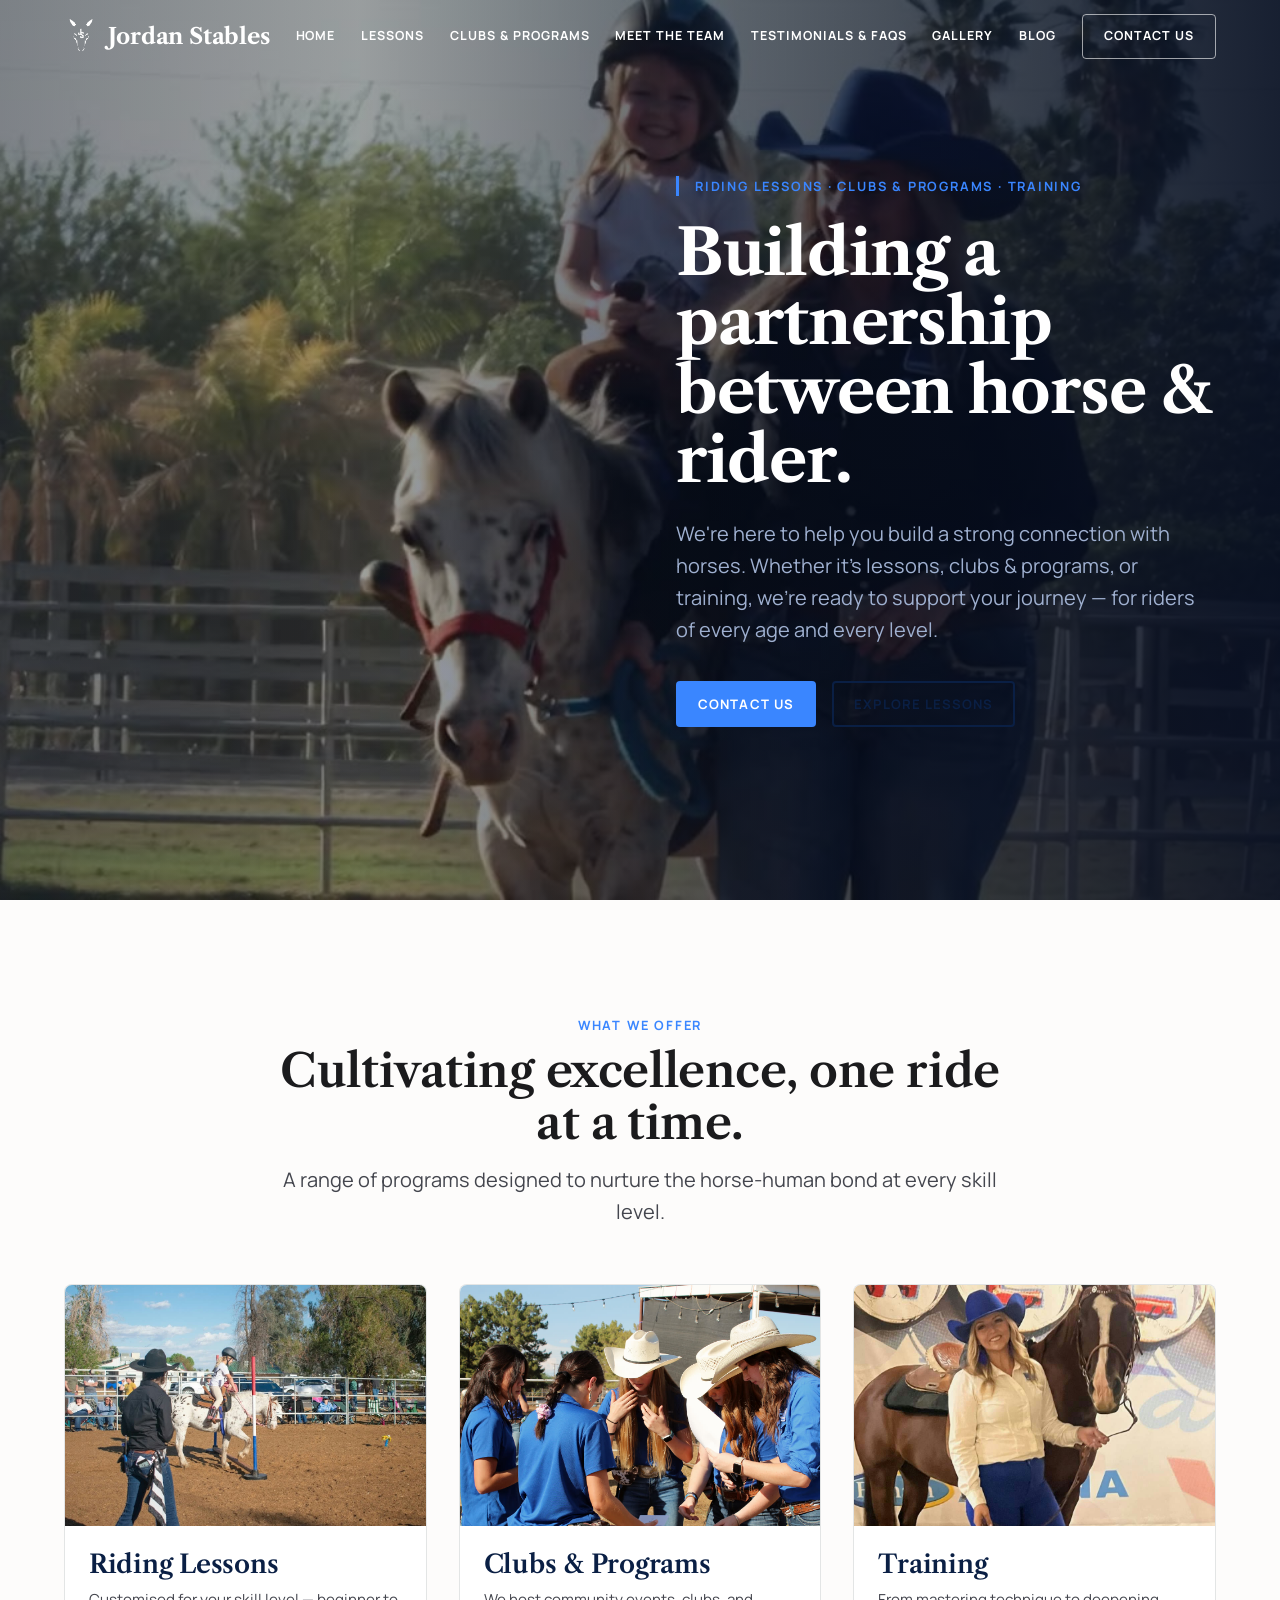
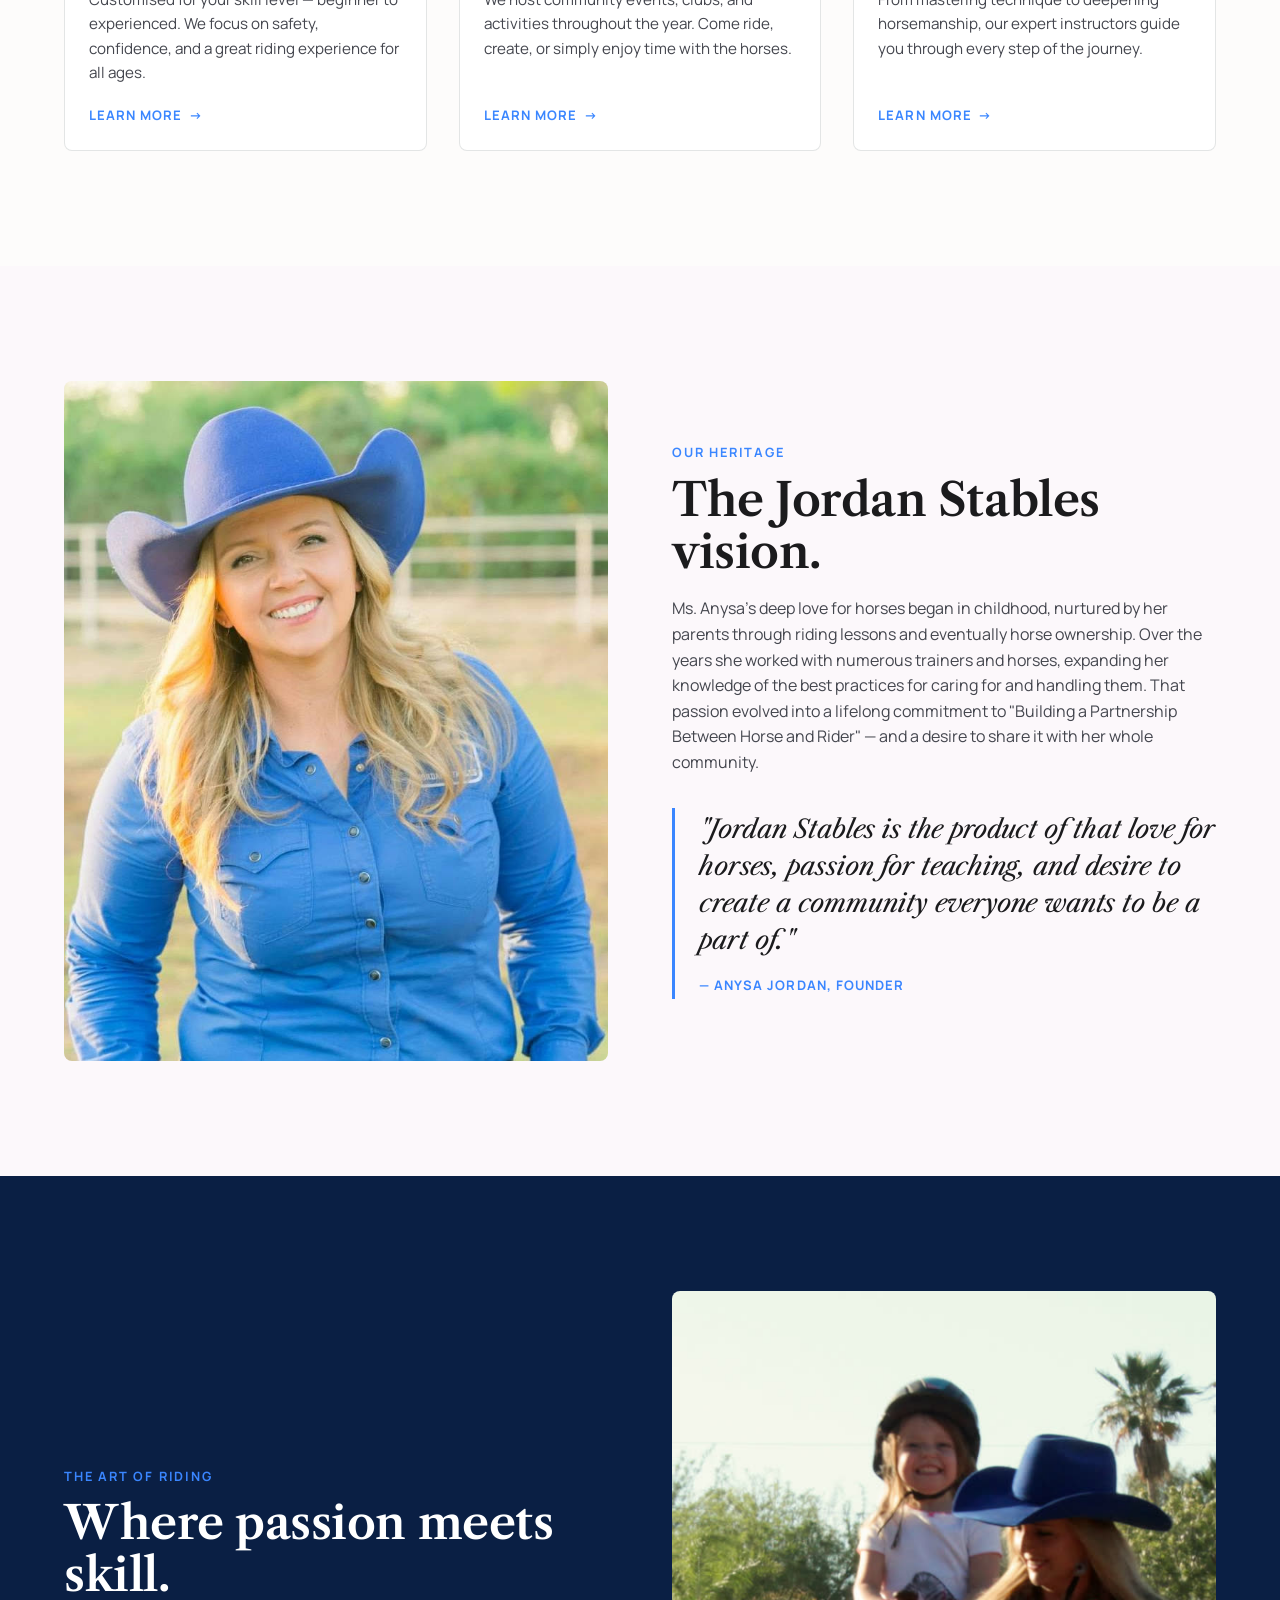
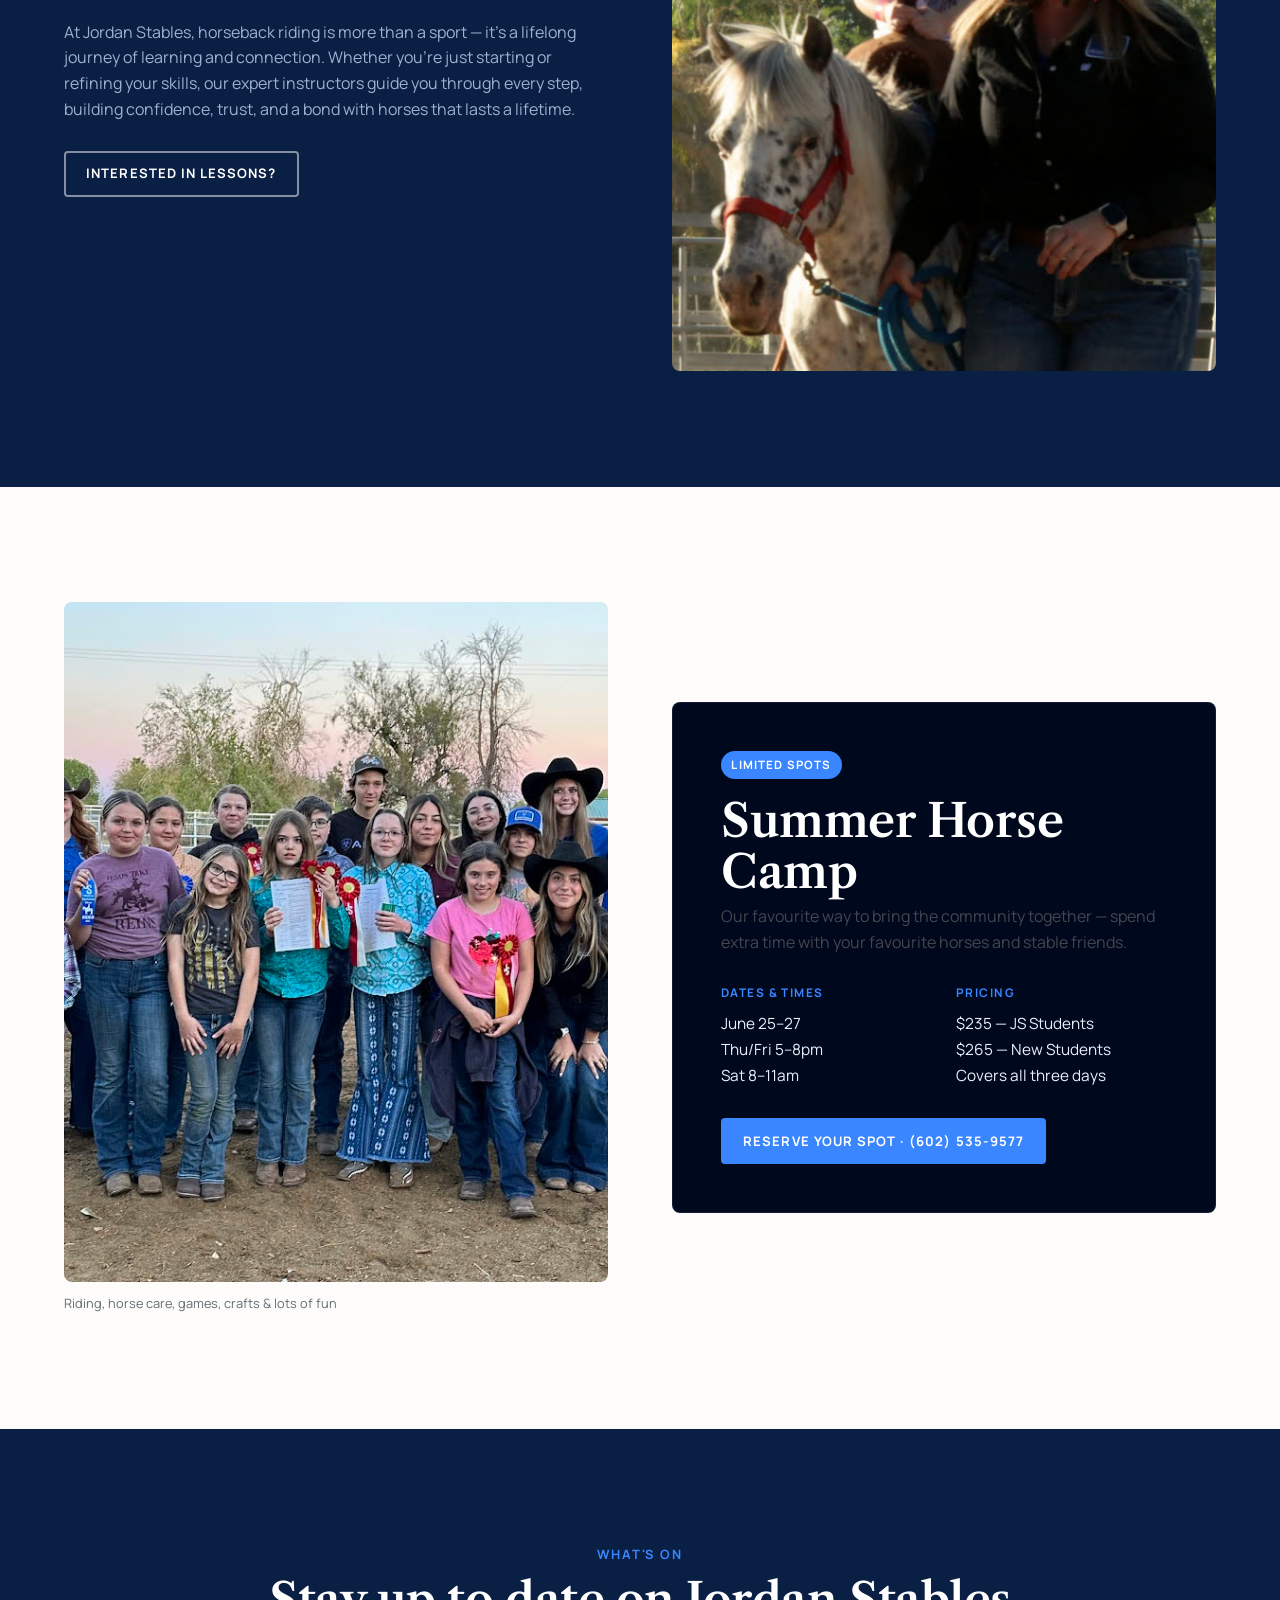
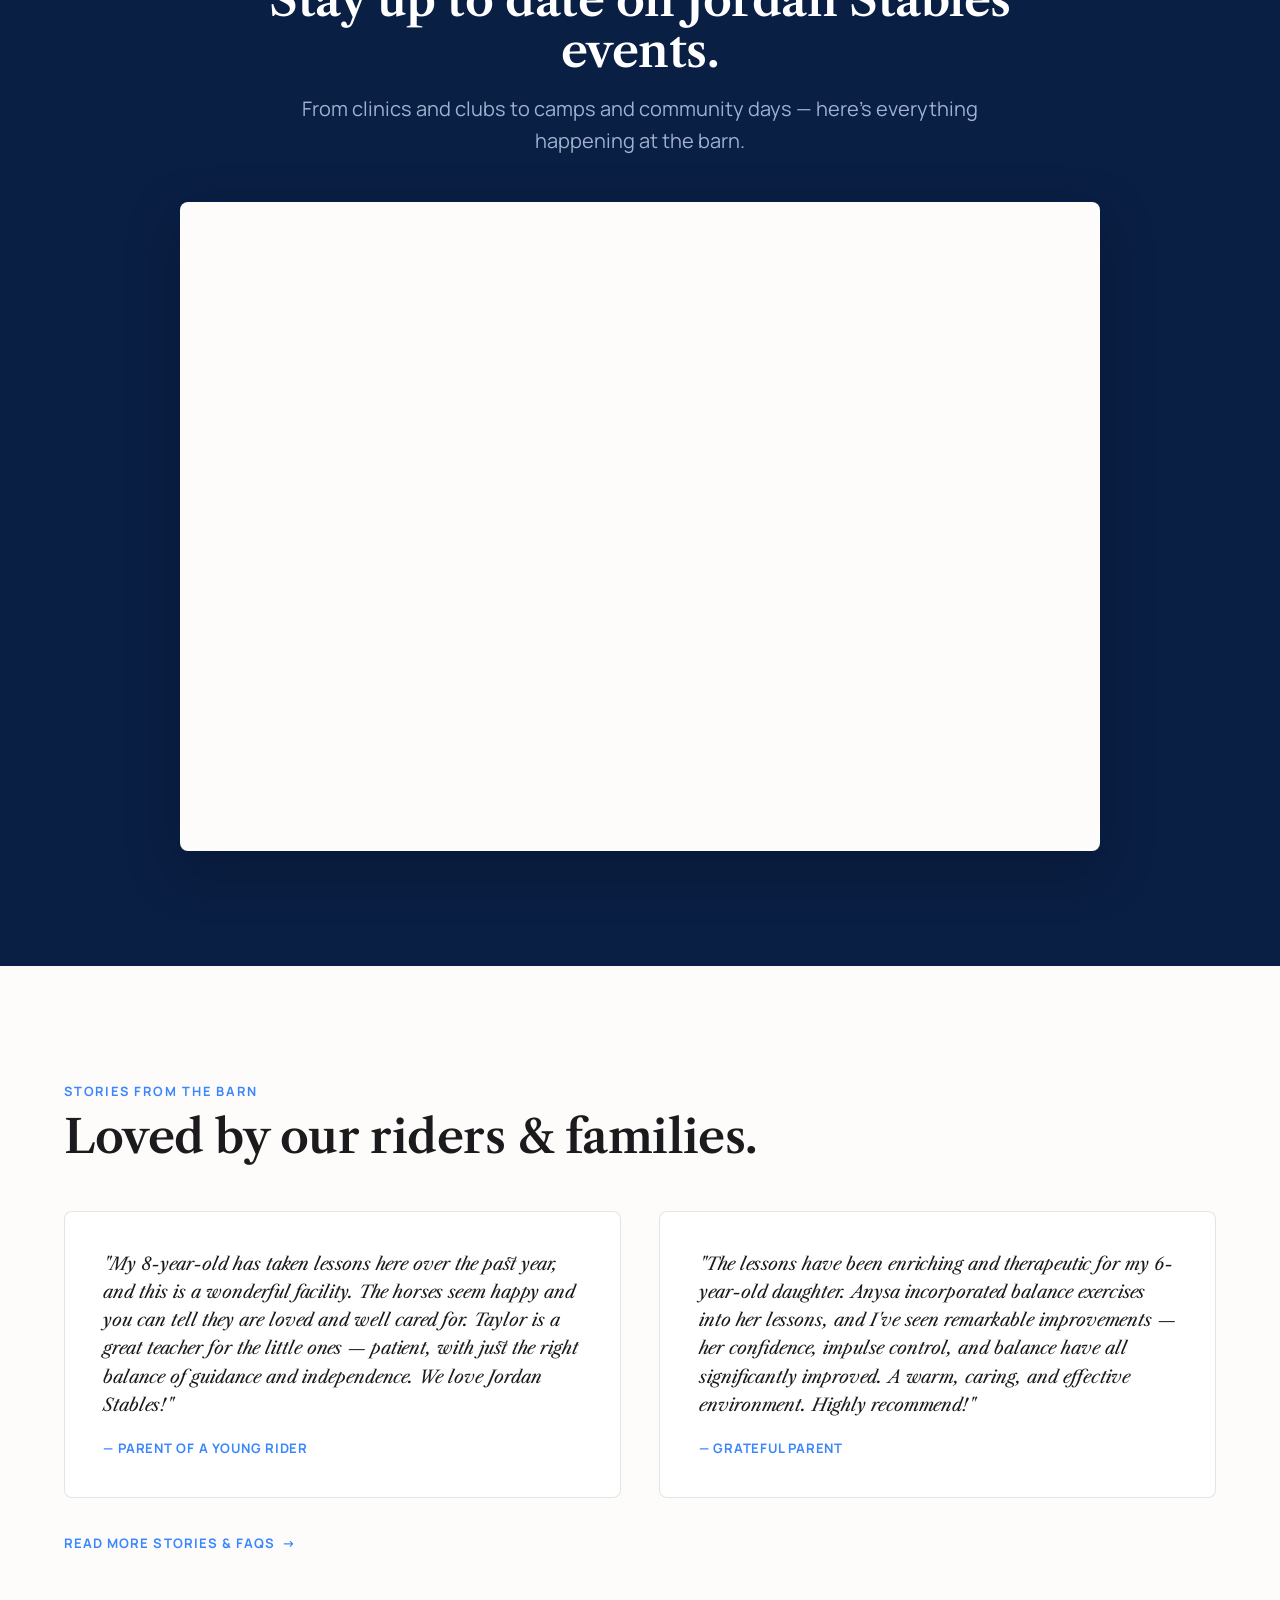
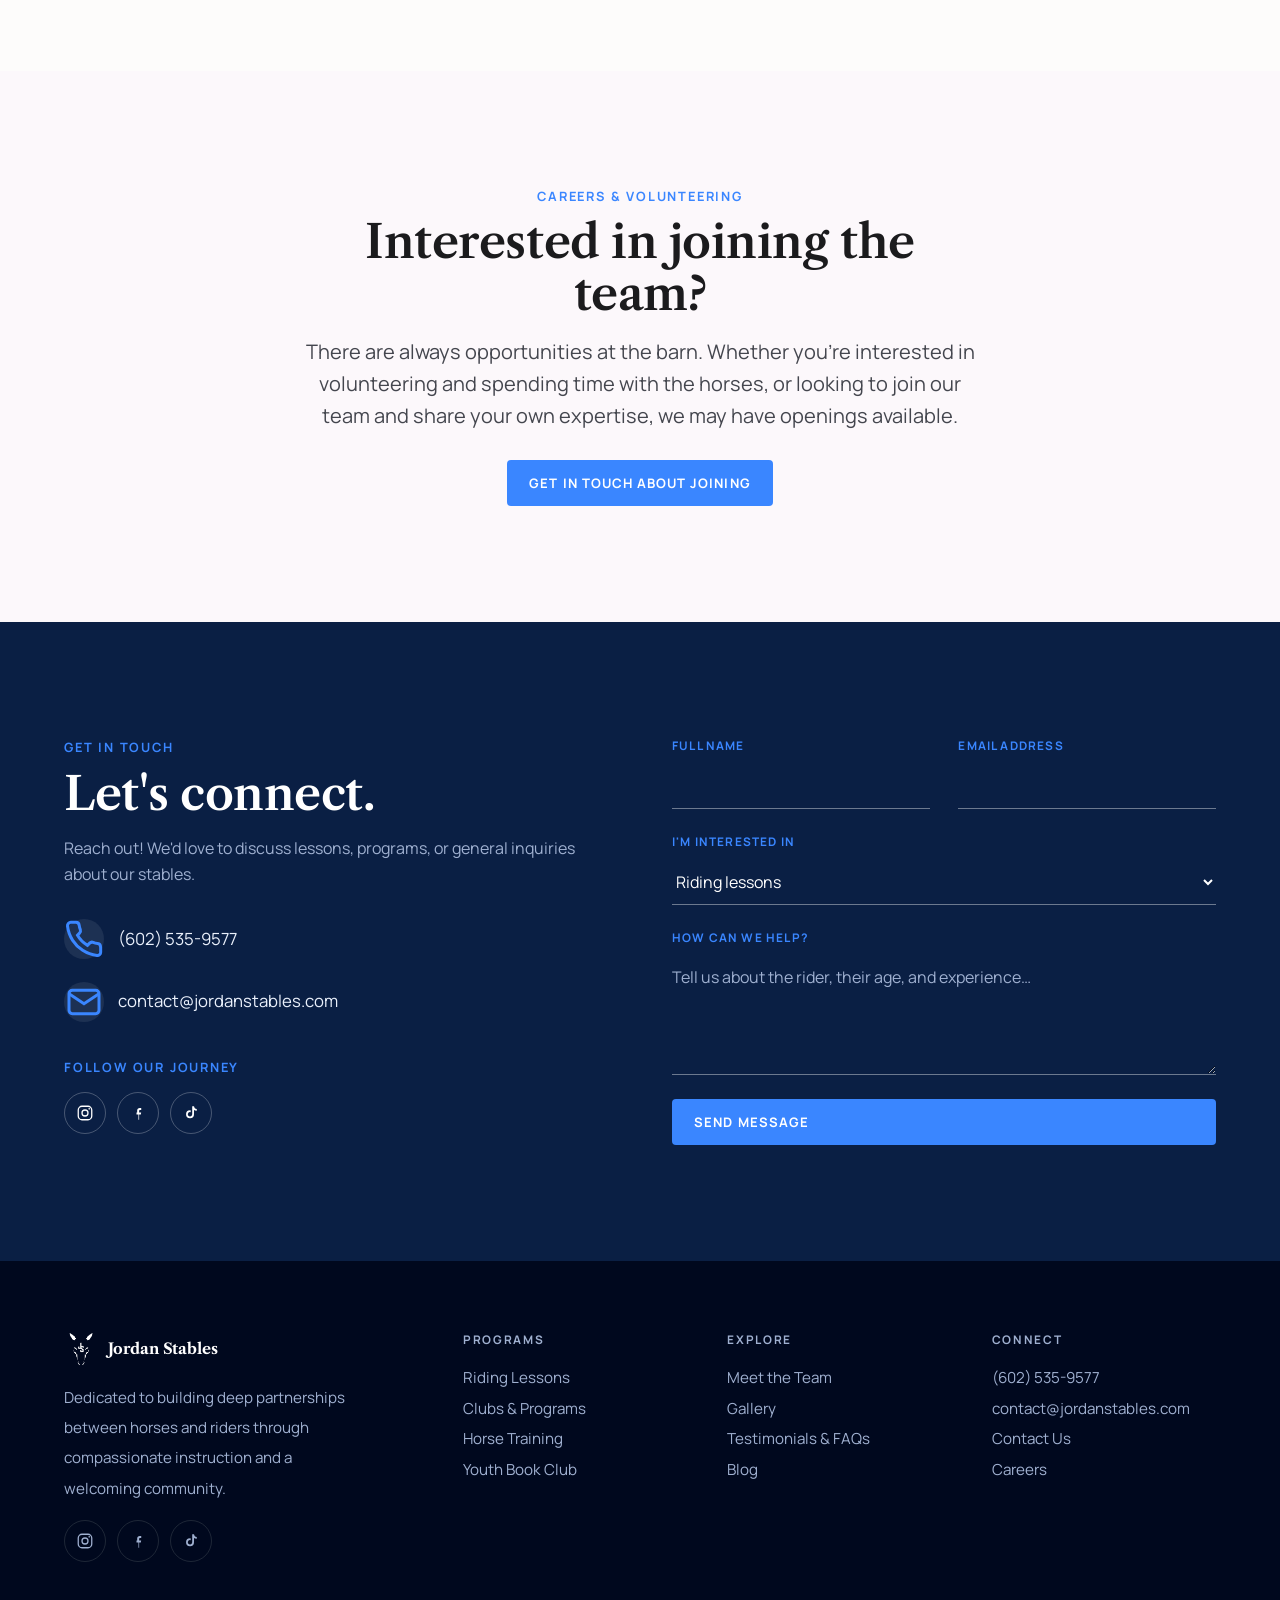
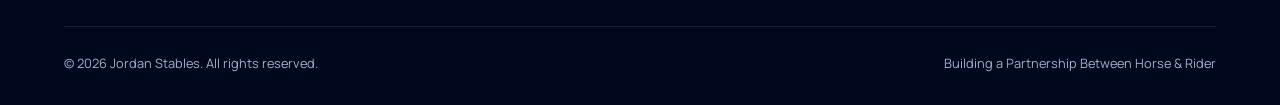
==== commit a0b37d1a: "Content accuracy pass: match live Jordan Stables site + add Careers - New Careers page (Volunteers, " ====
--- a/public/index.html
+++ b/public/index.html
@@ -28,6 +28,7 @@
     <a href="lessons.html">Lessons</a>
     <a href="clubs-programs.html">Clubs &amp; Programs</a>
     <a href="meet-the-team.html">Meet the Team</a>
+    <a href="testimonials-faqs.html">Testimonials &amp; FAQs</a>
     <a href="gallery.html">Gallery</a>
     <a href="blog.html">Blog</a>
     <a class="btn" href="contact.html">Contact Us</a>
@@ -239,9 +240,9 @@
           <a href="https://www.tiktok.com/@jordan.stables" target="_blank" rel="noopener" aria-label="TikTok"><svg viewBox="0 0 24 24" fill="currentColor"><path d="M16 3c.3 2.1 1.6 3.6 3.7 3.8v2.3c-1.3.1-2.5-.3-3.7-1v5.6a5.3 5.3 0 1 1-5.3-5.3c.3 0 .6 0 .9.1v2.4a2.9 2.9 0 1 0 2 2.8V3H16z"/></svg></a>
         </div>
       </div>
-      <div><h4>Programs</h4><ul><li><a href="lessons.html">Riding Lessons</a></li><li><a href="clubs-programs.html">Youth Clubs</a></li><li><a href="lessons.html">Horse Training</a></li><li><a href="clubs-programs.html">Summer Camps</a></li></ul></div>
+      <div><h4>Programs</h4><ul><li><a href="lessons.html">Riding Lessons</a></li><li><a href="clubs-programs.html">Clubs &amp; Programs</a></li><li><a href="lessons.html">Horse Training</a></li><li><a href="clubs-programs.html">Youth Book Club</a></li></ul></div>
       <div><h4>Explore</h4><ul><li><a href="meet-the-team.html">Meet the Team</a></li><li><a href="gallery.html">Gallery</a></li><li><a href="testimonials-faqs.html">Testimonials &amp; FAQs</a></li><li><a href="blog.html">Blog</a></li></ul></div>
-      <div><h4>Connect</h4><ul><li><a href="tel:+16025359577">(602) 535-9577</a></li><li><a href="mailto:contact@jordanstables.com">contact@jordanstables.com</a></li><li><a href="contact.html">Contact Us</a></li><li><a href="contact.html">Careers</a></li></ul></div>
+      <div><h4>Connect</h4><ul><li><a href="tel:+16025359577">(602) 535-9577</a></li><li><a href="mailto:contact@jordanstables.com">contact@jordanstables.com</a></li><li><a href="contact.html">Contact Us</a></li><li><a href="careers.html">Careers</a></li></ul></div>
     </div>
     <div class="footer-bottom"><span>© 2026 Jordan Stables. All rights reserved.</span><span>Building a Partnership Between Horse &amp; Rider</span></div>
   </div>
--- a/public/assets/css/site.css
+++ b/public/assets/css/site.css
@@ -385,3 +385,22 @@
 @media (max-width: 640px) {
   .calendar-embed iframe { height: 480px; }
 }
+
+/* blog article (single post) */
+.article { max-width: 760px; margin-inline: auto; }
+.article__media { border-radius: 0.5rem; overflow: hidden; margin-bottom: clamp(1.6rem, 3vw, 2.4rem); }
+.article__media img { display: block; width: 100%; height: auto; aspect-ratio: 16 / 9; object-fit: cover; }
+.article h2 { margin: 2rem 0 0.7rem; }
+.article p { margin: 0 0 1.1rem; max-width: 68ch; }
+.article ul { margin: 0 0 1.3rem; padding-left: 1.2rem; }
+.article li { margin: 0 0 0.5rem; max-width: 64ch; }
+.article__back { margin-top: 2.4rem; }
+
+/* lesson price line */
+.price { font-weight: 700; color: var(--navy, #0A1F44); margin: 0.6rem 0 0.9rem; }
+.price__note { font-weight: 500; color: var(--gray); font-size: 0.85rem; }
+
+/* contact hours table */
+.cdetail.hours .row { display: flex; justify-content: space-between; gap: 1rem; align-items: baseline; padding: 0.45rem 0; border-bottom: 1px solid color-mix(in srgb, var(--ink, #1b1b1d) 10%, transparent); }
+.cdetail.hours .row:last-child { border-bottom: 0; }
+.cdetail.hours .v { font-size: 0.95rem; }
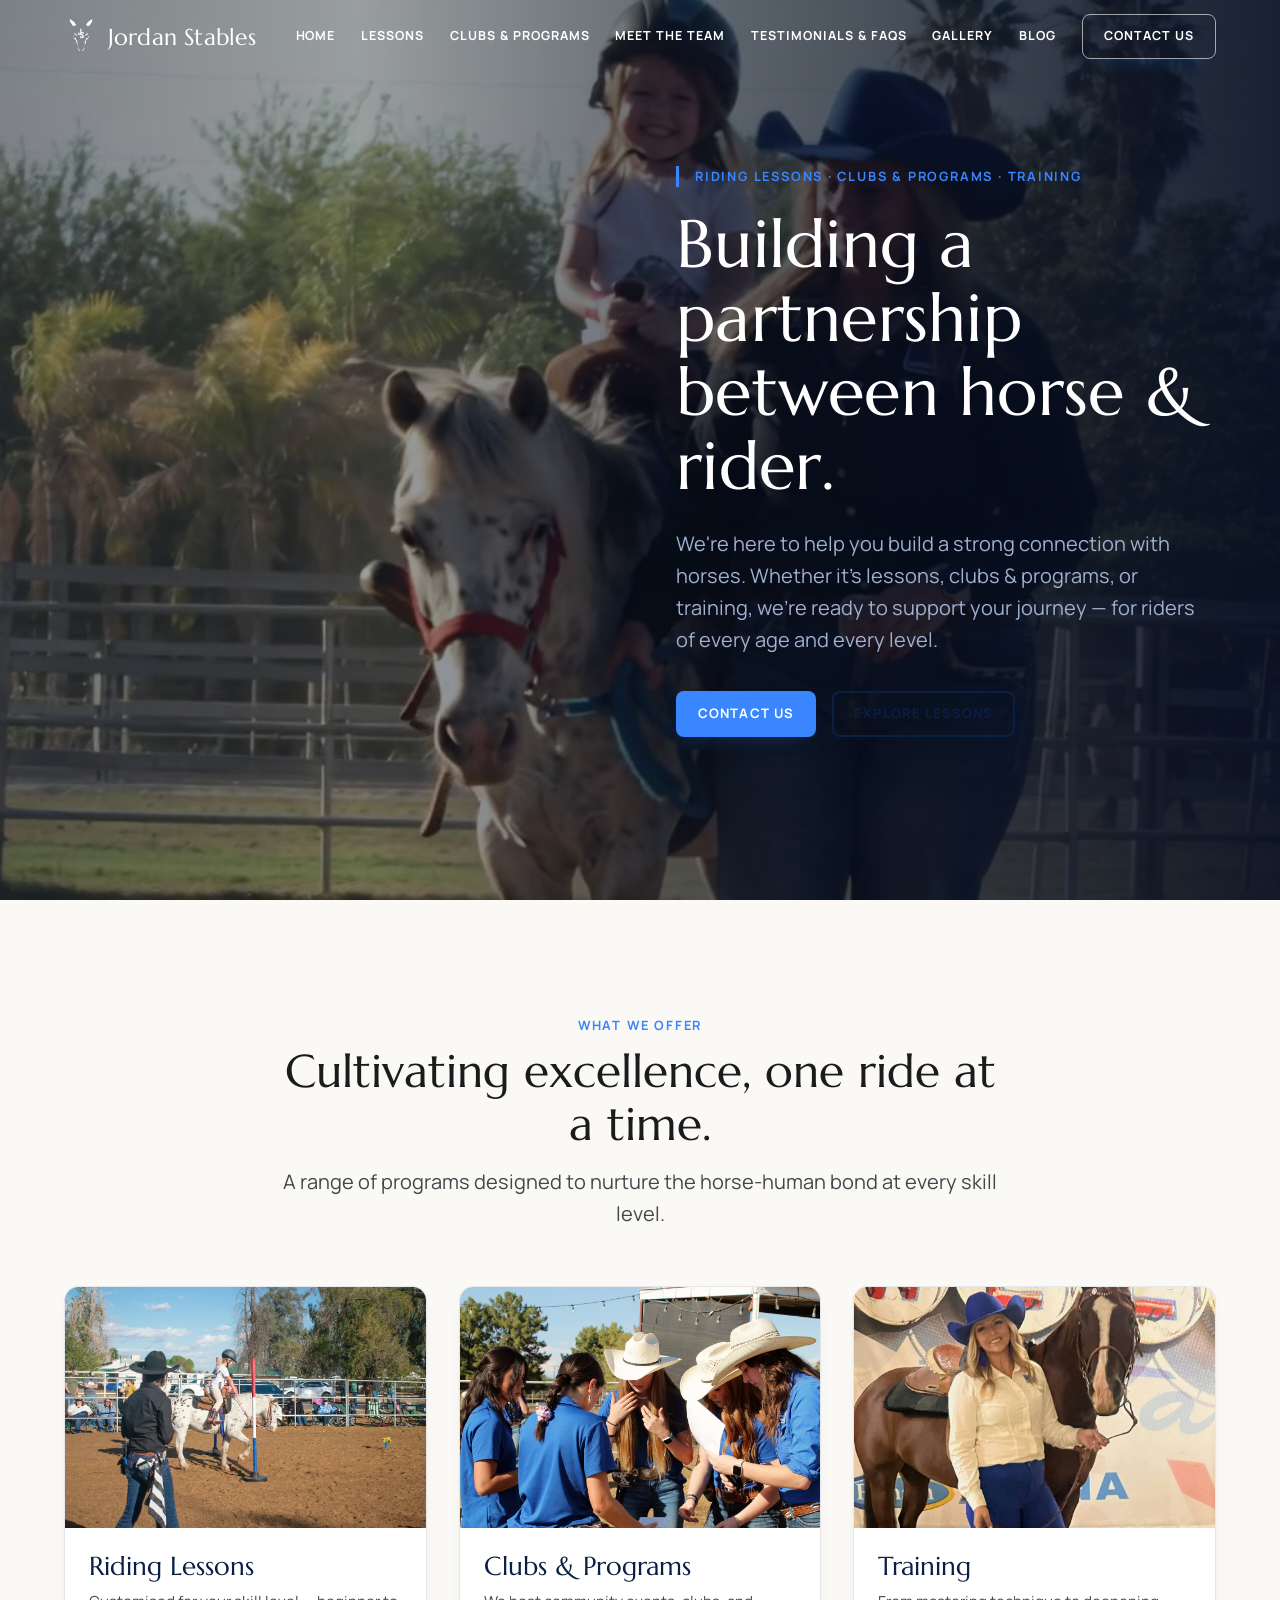
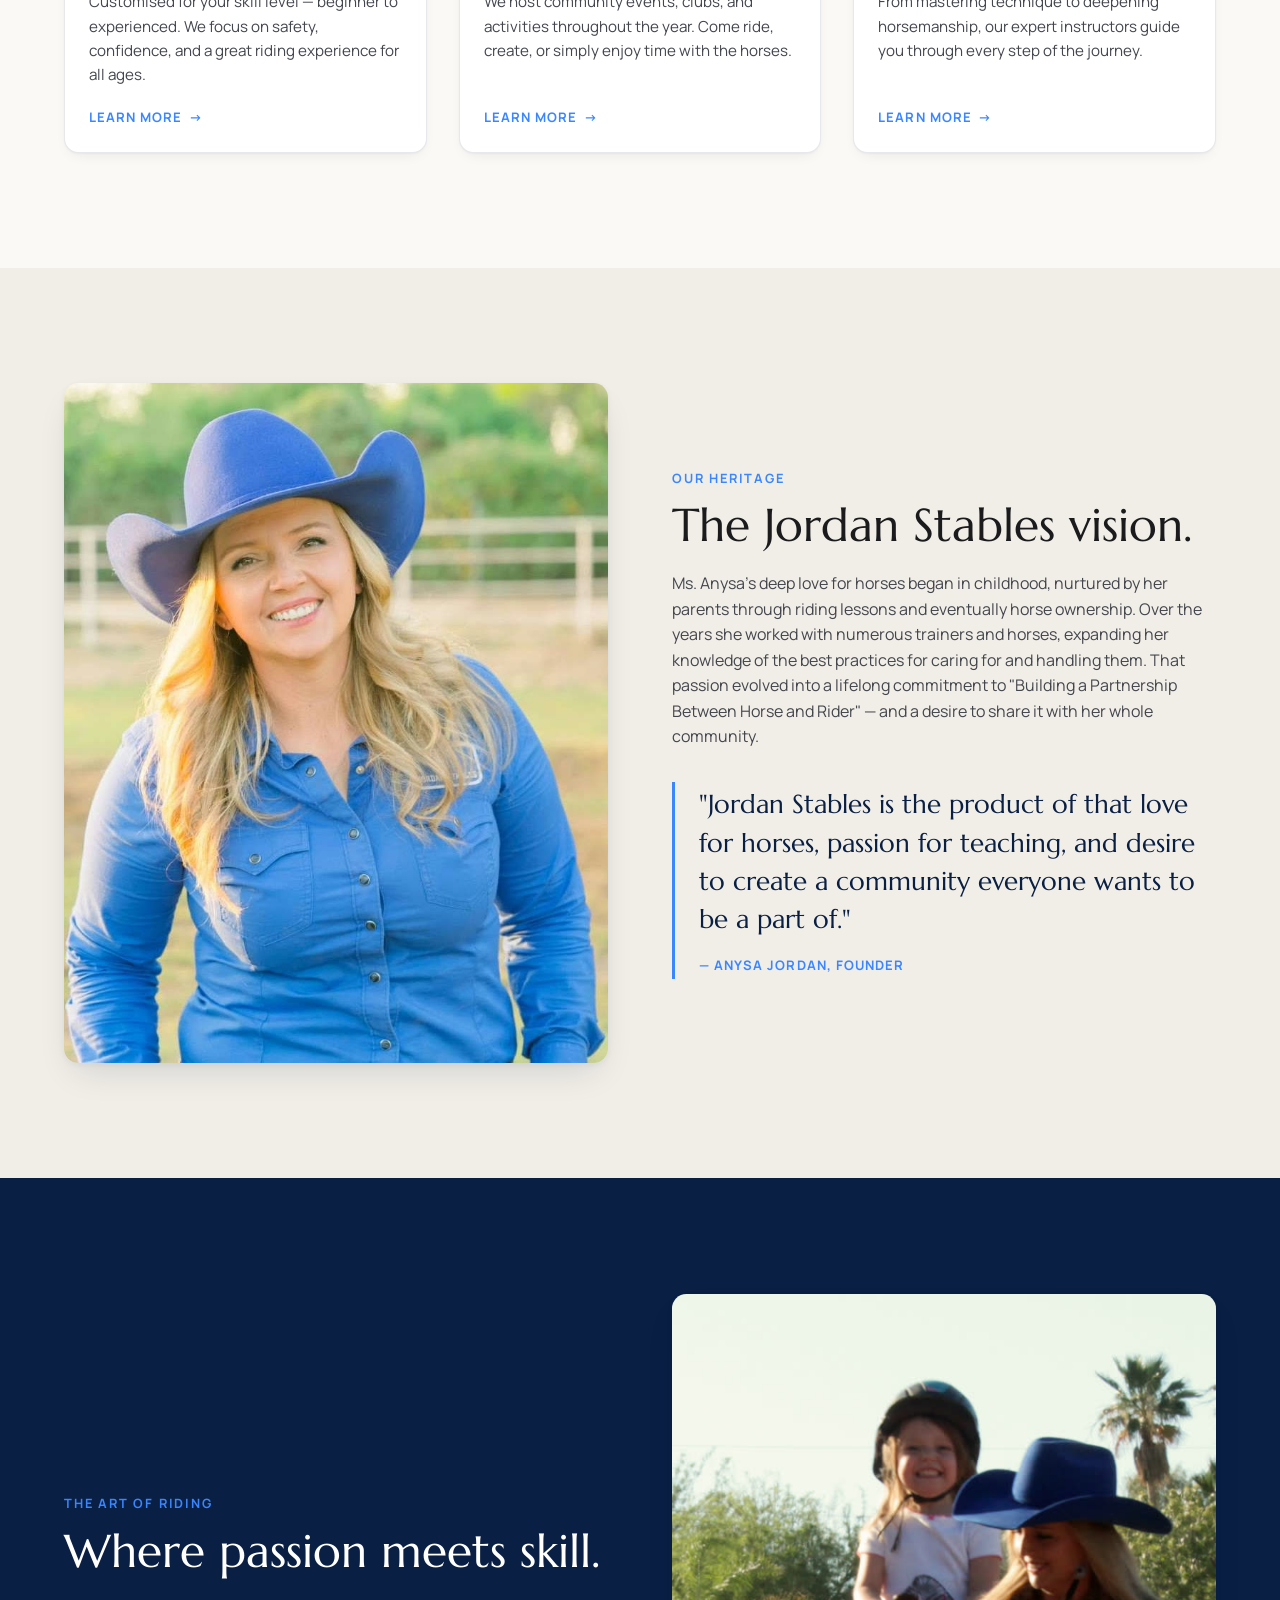
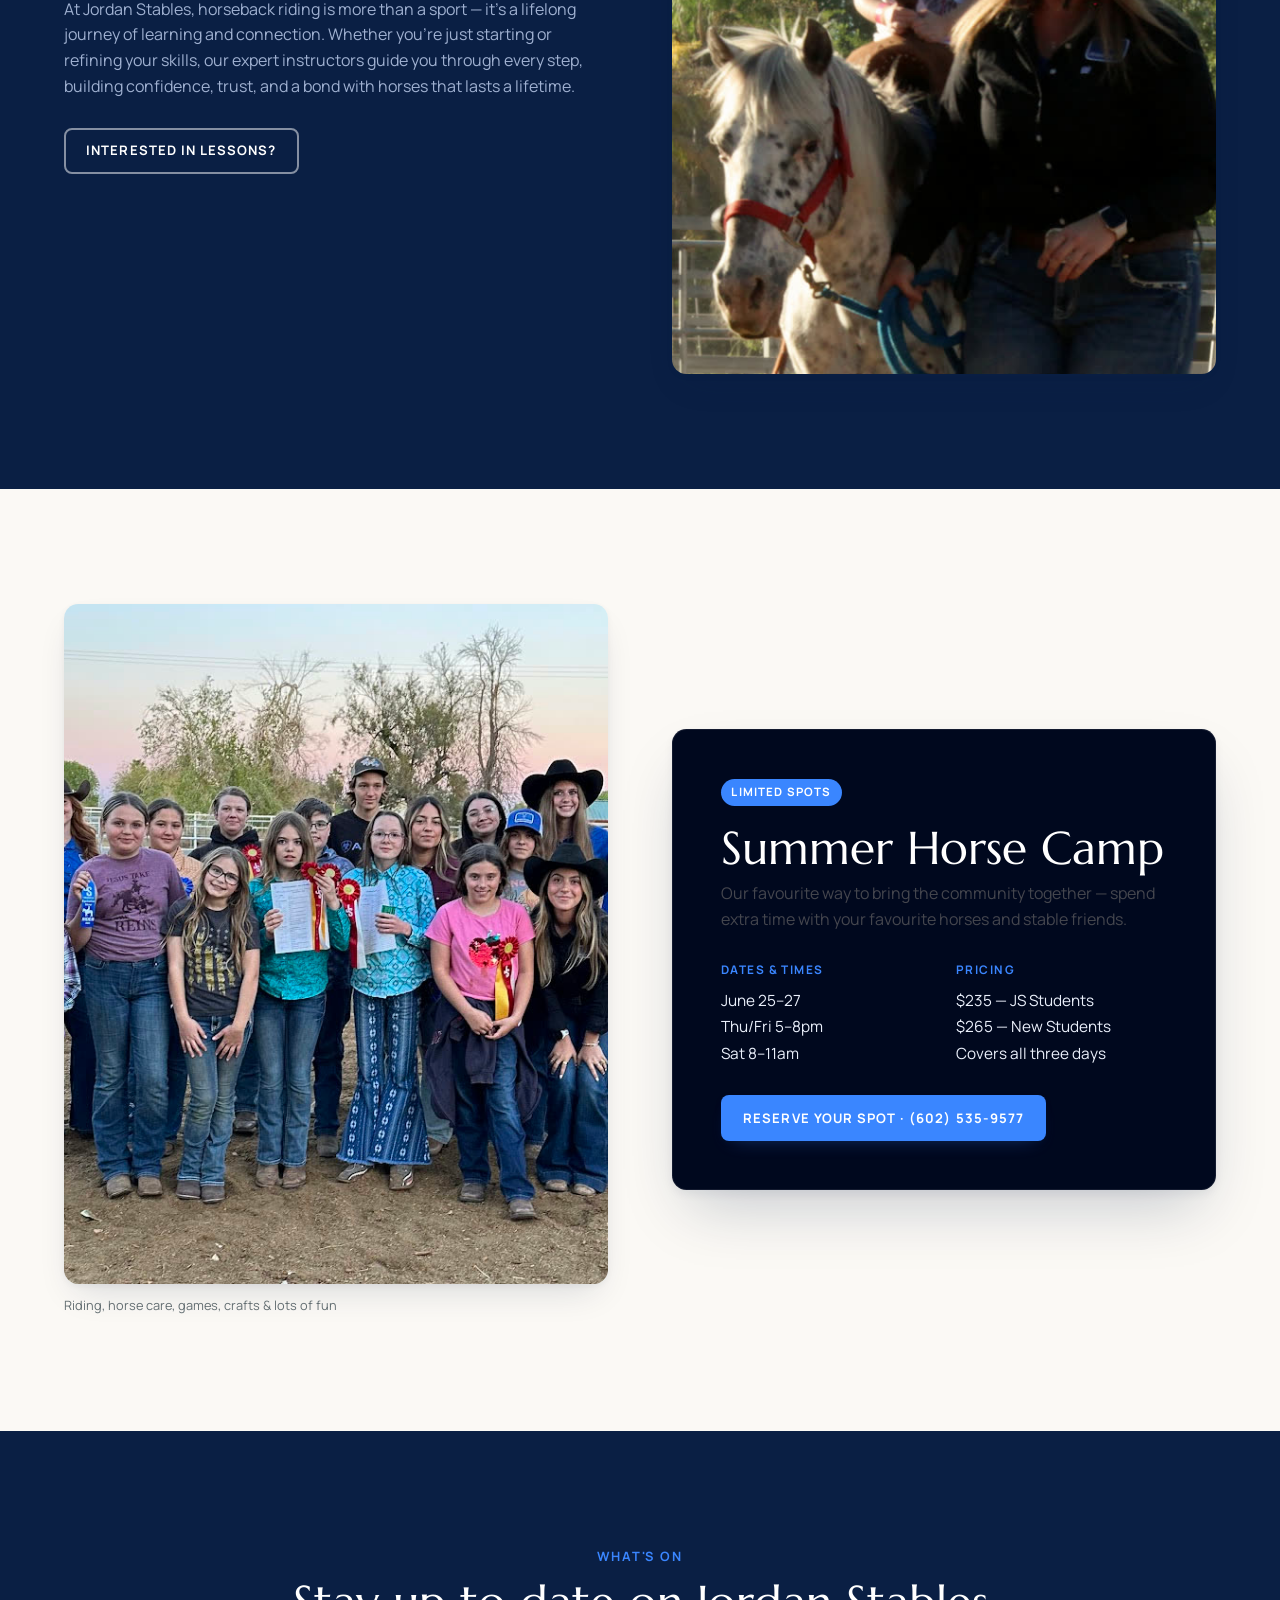
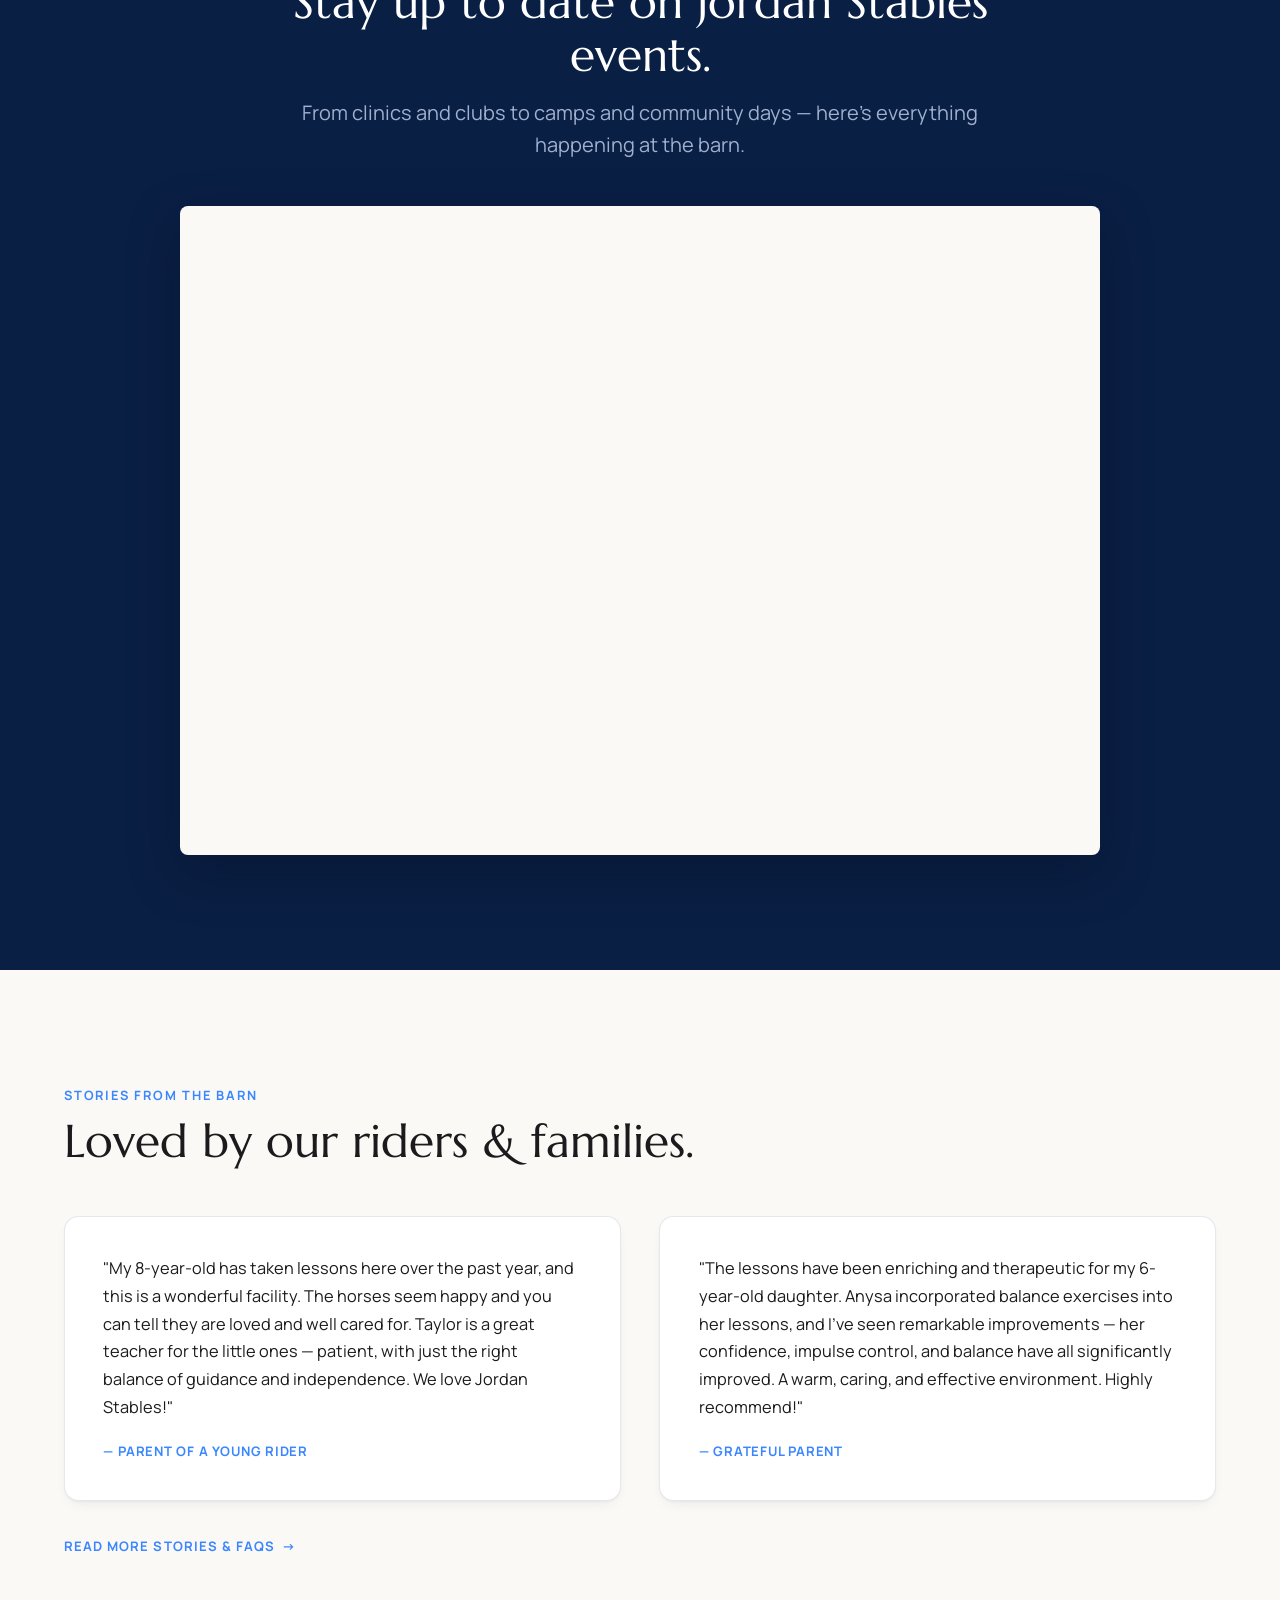
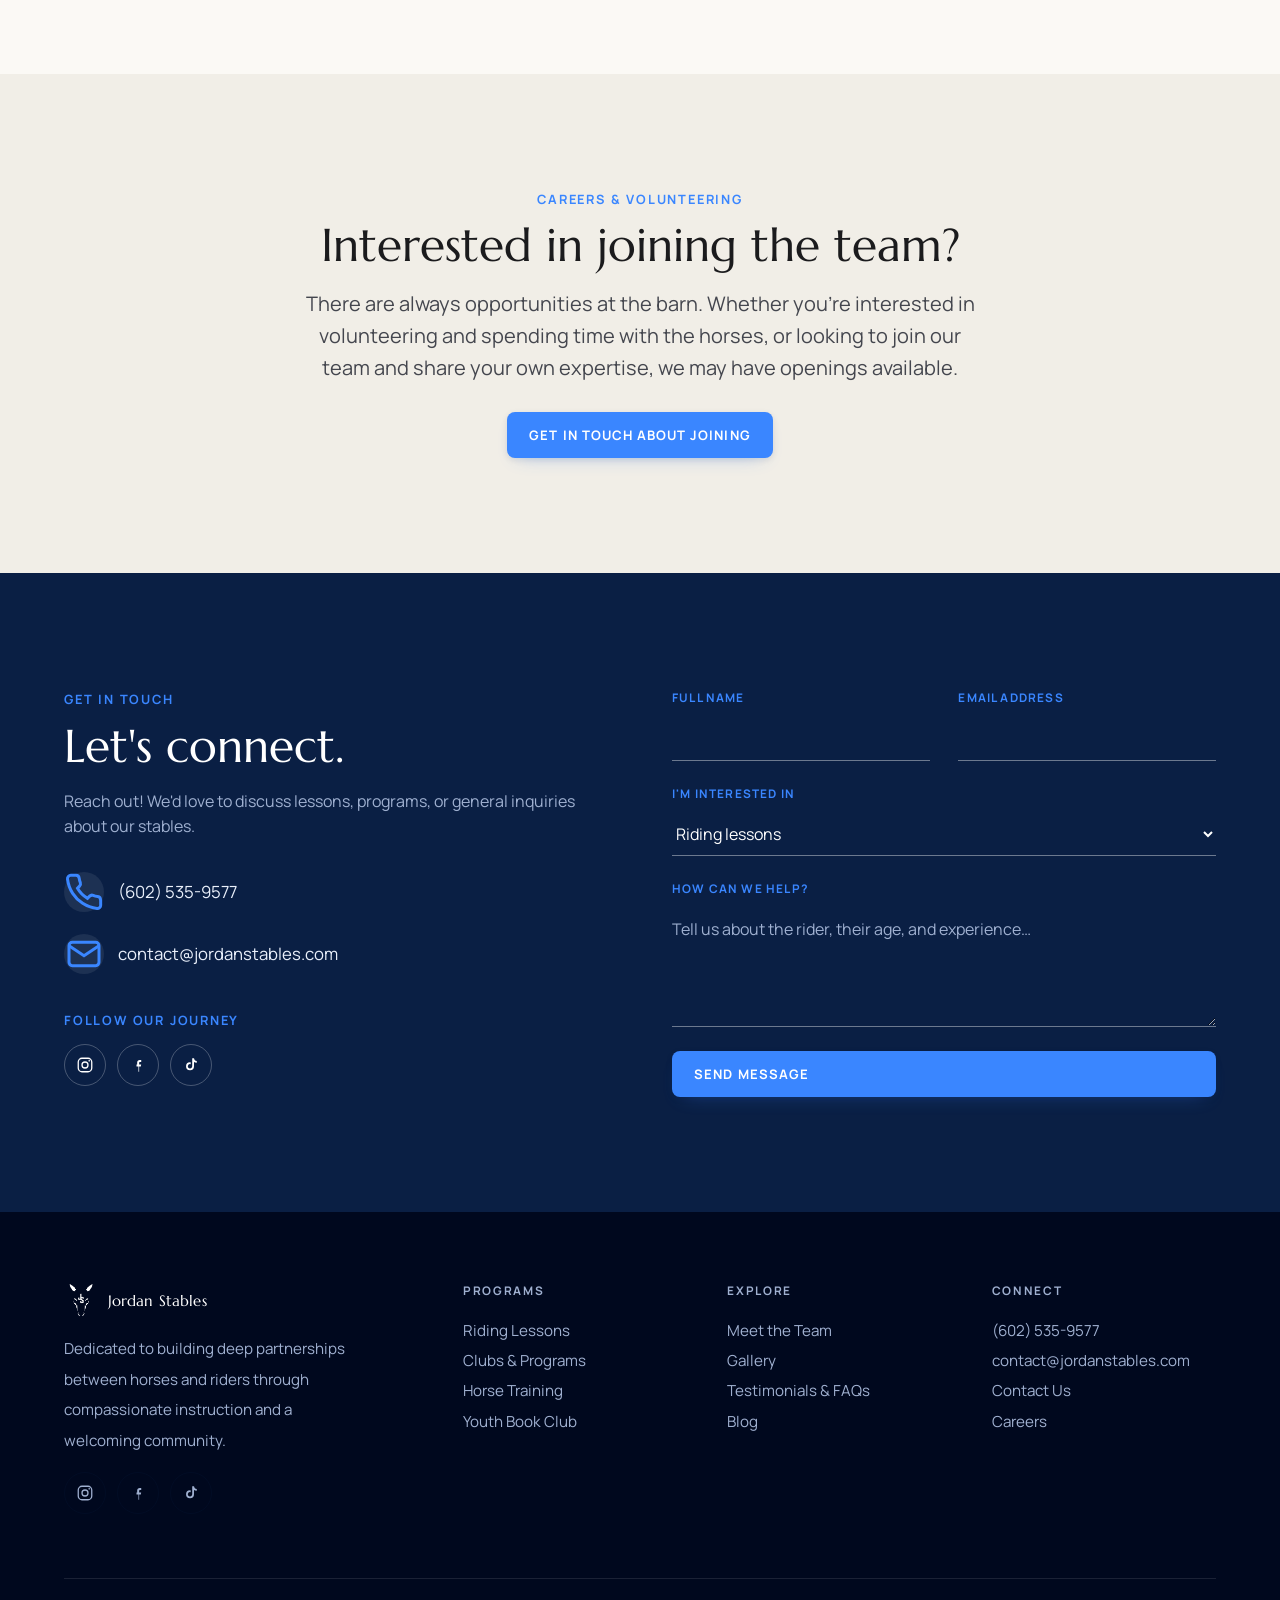
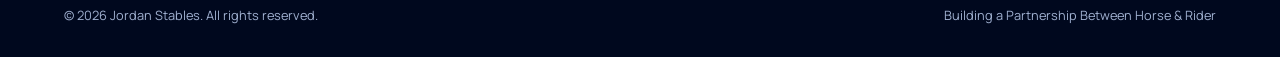
==== commit eb4a79ff: "Elevate visual design: Marcellus headings, warmer palette, real depth - Headings now use Marcellus (" ====
--- a/public/index.html
+++ b/public/index.html
@@ -10,13 +10,18 @@
 <meta name="description" content="Jordan Stables offers riding lessons, clubs & programs, and training for all ages — building a strong, caring partnership between horse and rider." />
 <link rel="preconnect" href="https://fonts.googleapis.com" />
 <link rel="preconnect" href="https://fonts.gstatic.com" crossorigin />
-<link href="https://fonts.googleapis.com/css2?family=Libre+Caslon+Text:ital,wght@0,400;0,700;1,400&family=Manrope:wght@400;500;600;700;800&display=swap" rel="stylesheet" />
+<link href="https://fonts.googleapis.com/css2?family=Marcellus&family=Manrope:wght@400;500;600;700;800&display=swap" rel="stylesheet" />
 <link rel="stylesheet" href="assets/css/site.css" />
 <meta property="og:type" content="website" />
 <meta property="og:site_name" content="Jordan Stables" />
 <meta property="og:title" content="Jordan Stables — Building a Partnership Between Horse & Rider" />
 <meta property="og:description" content="Riding lessons, clubs & programs, and training for all ages in a warm, caring community." />
-<meta property="og:image" content="assets/img/lesson.jpg" />
+<meta property="og:image" content="https://ka-testing2.com/assets/img/og-image.png" />
+<meta property="og:image:width" content="1200" />
+<meta property="og:image:height" content="630" />
+<meta property="og:url" content="https://ka-testing2.com/" />
+<meta name="twitter:card" content="summary_large_image" />
+<meta name="twitter:image" content="https://ka-testing2.com/assets/img/og-image.png" />
 </head>
 <body class="home">
 
--- a/public/assets/css/site.css
+++ b/public/assets/css/site.css
@@ -13,29 +13,30 @@
   --blue-strong: #1470e8;
   --blue-deep:   #0058bd;
   --blue-pale:   #d9e2ff;
-  --cream:       #FDFCFB;   /* cream surface */
-  --surface:     #fcf8fb;
-  --paper:       #ffffff;
+  --cream:       #FBF9F5;   /* warm paper */
+  --surface:     #F1EEE7;   /* warm stone (replaces pink) */
+  --paper:       #ffffff;   /* raised cards */
   --ink:         #1b1b1d;   /* on-surface */
   --ink-soft:    #44464e;   /* on-surface-variant */
   --gray:        #636E72;   /* stable gray */
-  --outline:     rgba(99,110,114,0.18);
-  --outline-2:   rgba(99,110,114,0.30);
+  --outline:     rgba(10,31,68,0.10);
+  --outline-2:   rgba(10,31,68,0.20);
   --on-navy:     #eaf0fb;
   --on-navy-dim: #9fb0d0;
 
   /* type */
-  --display: "Libre Caslon Text", Georgia, "Times New Roman", serif;
+  --display: "Marcellus", Georgia, "Times New Roman", serif;
   --sans: "Manrope", -apple-system, BlinkMacSystemFont, "Segoe UI", sans-serif;
 
   /* metrics */
   --container: 1280px;
   --gutter: clamp(1.25rem, 5vw, 4rem);     /* 20 -> 64 */
   --section: clamp(4rem, 9vw, 7.5rem);     /* up to ~120 */
-  --r-sm: 0.125rem; --r: 0.25rem; --r-md: 0.375rem; --r-lg: 0.5rem; --r-xl: 0.75rem;
-
-  --shadow: 0 18px 40px -18px rgba(10,31,68,0.28), 0 6px 14px -8px rgba(10,31,68,0.18);
-  --shadow-sm: 0 10px 24px -14px rgba(10,31,68,0.22);
+  --r-sm: 0.25rem; --r: 0.5rem; --r-md: 0.625rem; --r-lg: 0.9rem; --r-xl: 1.25rem;
+
+  --shadow-sm: 0 1px 2px rgba(10,31,68,0.04), 0 6px 16px -8px rgba(10,31,68,0.12);
+  --shadow:    0 2px 6px rgba(10,31,68,0.05), 0 16px 36px -12px rgba(10,31,68,0.16);
+  --shadow-lg: 0 4px 10px rgba(10,31,68,0.06), 0 30px 60px -16px rgba(10,31,68,0.22);
   --ease: cubic-bezier(0.22, 1, 0.36, 1);
 }
 
@@ -57,10 +58,10 @@
 ::selection { background: var(--blue); color: #fff; }
 
 /* ---------- typography ---------- */
-h1,h2,h3,h4,.display { font-family: var(--display); color: var(--ink); font-weight: 600; line-height: 1.12; letter-spacing: -0.01em; }
-h1 { font-size: clamp(2.25rem, 5.2vw, 4rem); font-weight: 700; line-height: 1.08; letter-spacing: -0.02em; }
-h2 { font-size: clamp(1.9rem, 3.6vw, 3rem); }
-h3 { font-size: clamp(1.3rem, 2vw, 1.6rem); }
+h1,h2,h3,h4,.display { font-family: var(--display); color: var(--ink); font-weight: 400; line-height: 1.14; letter-spacing: 0; }
+h1 { font-size: clamp(2.4rem, 5.4vw, 4.2rem); font-weight: 400; line-height: 1.1; letter-spacing: 0.004em; }
+h2 { font-size: clamp(1.95rem, 3.6vw, 3rem); }
+h3 { font-size: clamp(1.35rem, 2vw, 1.65rem); }
 .eyebrow { font-family: var(--sans); font-size: 0.8rem; font-weight: 700; letter-spacing: 0.14em; text-transform: uppercase; color: var(--blue); }
 .lead { font-size: clamp(1.05rem, 1.6vw, 1.25rem); line-height: 1.6; color: var(--ink-soft); }
 p { color: var(--ink-soft); }
@@ -88,10 +89,11 @@
   font-family: var(--sans); font-size: 0.82rem; font-weight: 700;
   letter-spacing: 0.08em; text-transform: uppercase;
   background: var(--blue); color: #fff; padding: 0.95em 1.7em; border-radius: var(--r);
+  box-shadow: 0 2px 6px rgba(10,31,68,0.10), 0 8px 20px -12px rgba(58,134,255,0.45);
   transition: background .3s var(--ease), transform .3s var(--ease), box-shadow .3s var(--ease);
 }
-.btn:hover { background: var(--blue-deep); transform: translateY(-2px); box-shadow: 0 14px 30px -12px rgba(58,134,255,0.5); }
-.btn--outline { background: transparent; color: var(--navy); border: 2px solid var(--navy); padding: calc(0.95em - 2px) calc(1.7em - 2px); }
+.btn:hover { background: var(--blue-deep); transform: translateY(-2px); box-shadow: 0 6px 14px -4px rgba(10,31,68,0.18), 0 18px 36px -12px rgba(58,134,255,0.55); }
+.btn--outline { background: transparent; color: var(--navy); border: 2px solid var(--navy); padding: calc(0.95em - 2px) calc(1.7em - 2px); box-shadow: none; }
 .btn--outline:hover { background: var(--navy); color: #fff; box-shadow: none; }
 .section--navy .btn--outline { color: #fff; border-color: rgba(255,255,255,0.5); }
 .section--navy .btn--outline:hover { background: #fff; color: var(--navy); border-color: #fff; }
@@ -111,8 +113,9 @@
   background: color-mix(in srgb, var(--cream) 95%, transparent);
   -webkit-backdrop-filter: blur(10px); backdrop-filter: blur(10px);
   border-bottom: 1px solid var(--outline);
-}
-.brand { display: flex; align-items: center; gap: 0.6rem; font-family: var(--display); font-size: 1.4rem; font-weight: 700; color: var(--navy); letter-spacing: -0.01em; }
+  box-shadow: 0 6px 24px -18px rgba(10,31,68,0.55);
+}
+.brand { display: flex; align-items: center; gap: 0.6rem; font-family: var(--display); font-size: 1.45rem; font-weight: 400; color: var(--navy); letter-spacing: 0.01em; }
 .brand img { width: 34px; height: 34px; object-fit: contain; }
 .nav { display: flex; align-items: center; gap: clamp(1rem, 2vw, 1.9rem); }
 .nav a { font-size: 0.78rem; font-weight: 700; letter-spacing: 0.08em; text-transform: uppercase; color: var(--navy); transition: color .25s; }
@@ -135,15 +138,15 @@
 
 /* ---------- vision / pull-quote ---------- */
 .pullquote { border-left: 3px solid var(--blue); padding: 0.2rem 0 0.2rem 1.5rem; margin-top: 2rem; }
-.pullquote p { font-family: var(--display); font-style: italic; font-size: clamp(1.25rem,2vw,1.6rem); line-height: 1.45; color: var(--ink); }
+.pullquote p { font-family: var(--display); font-style: normal; font-size: clamp(1.35rem,2vw,1.7rem); line-height: 1.5; color: var(--navy); }
 .pullquote cite { display: block; margin-top: 1rem; font-family: var(--sans); font-style: normal; font-weight: 700; font-size: 0.82rem; letter-spacing: 0.08em; text-transform: uppercase; color: var(--blue); }
-.feature__media img { width: 100%; aspect-ratio: 4/5; object-fit: cover; border-radius: var(--r-lg); }
+.feature__media img { width: 100%; aspect-ratio: 4/5; object-fit: cover; border-radius: var(--r-lg); box-shadow: var(--shadow); }
 .feature__cap { font-size: 0.8rem; color: var(--gray); margin-top: 0.7rem; }
 
 /* ---------- cards ---------- */
 .cards { display: grid; grid-template-columns: repeat(3, 1fr); gap: clamp(1.2rem, 2.5vw, 2rem); }
-.card { background: var(--paper); border: 1px solid var(--outline); border-radius: var(--r-lg); overflow: hidden; display: flex; flex-direction: column; transition: transform .35s var(--ease), box-shadow .35s var(--ease); }
-.card:hover { transform: translateY(-4px); box-shadow: var(--shadow); }
+.card { background: var(--paper); border: 1px solid var(--outline); border-radius: var(--r-lg); overflow: hidden; display: flex; flex-direction: column; box-shadow: var(--shadow-sm); transition: transform .35s var(--ease), box-shadow .35s var(--ease); }
+.card:hover { transform: translateY(-6px); box-shadow: var(--shadow-lg); }
 .card__img { aspect-ratio: 3/2; overflow: hidden; }
 .card__img img { width: 100%; height: 100%; object-fit: cover; transition: transform .6s var(--ease); }
 .card:hover .card__img img { transform: scale(1.05); }
@@ -153,7 +156,7 @@
 .card__body .tlink { margin-top: auto; padding-top: 0.6rem; }
 
 /* ---------- camp / feature card (navy) ---------- */
-.campcard { background: var(--navy-deep); color: var(--on-navy); border-radius: var(--r-lg); padding: clamp(1.8rem, 4vw, 3rem); border: 1px solid rgba(255,255,255,0.08); }
+.campcard { background: var(--navy-deep); color: var(--on-navy); border-radius: var(--r-lg); padding: clamp(1.8rem, 4vw, 3rem); border: 1px solid rgba(255,255,255,0.08); box-shadow: var(--shadow-lg); }
 .campcard h2 { color: #fff; }
 .camp-meta { display: grid; grid-template-columns: 1fr 1fr; gap: 1.5rem; margin: 1.8rem 0; }
 .camp-meta .k { font-size: 0.74rem; letter-spacing: 0.12em; text-transform: uppercase; color: var(--blue); font-weight: 700; margin-bottom: 0.5rem; }
@@ -162,8 +165,9 @@
 
 /* ---------- testimonials ---------- */
 .quotes { display: grid; grid-template-columns: 1fr 1fr; gap: clamp(1.5rem, 3vw, 2.5rem); }
-.quote { background: var(--paper); border: 1px solid var(--outline); border-radius: var(--r-lg); padding: clamp(1.6rem, 3vw, 2.4rem); }
-.quote__text { font-family: var(--display); font-size: 1.1rem; line-height: 1.6; color: var(--ink); font-style: italic; }
+.quote { background: var(--paper); border: 1px solid var(--outline); border-radius: var(--r-lg); padding: clamp(1.8rem, 3vw, 2.6rem); box-shadow: var(--shadow-sm); position: relative; transition: transform .35s var(--ease), box-shadow .35s var(--ease); }
+.quote:hover { transform: translateY(-3px); box-shadow: var(--shadow); }
+.quote__text { font-family: var(--sans); font-size: 1.02rem; line-height: 1.7; color: var(--ink); font-style: normal; }
 .quote__by { margin-top: 1.2rem; font-weight: 700; font-size: 0.82rem; letter-spacing: 0.06em; text-transform: uppercase; color: var(--blue); }
 
 /* ---------- stat / values row ---------- */
@@ -193,7 +197,7 @@
 .cdetail .ic { width: 40px; height: 40px; flex: none; border-radius: 100px; display: grid; place-items: center; background: rgba(255,255,255,0.08); color: var(--blue); }
 .section--cream .cdetail .ic, .section--surface .cdetail .ic { background: var(--blue-pale); }
 .cdetail .v { font-size: 1.05rem; color: inherit; }
-.form-note { margin-top: 1.2rem; font-family: var(--display); font-style: italic; font-size: 1.15rem; color: var(--blue); }
+.form-note { margin-top: 1.2rem; font-family: var(--display); font-style: normal; font-size: 1.15rem; color: var(--blue-deep); }
 
 /* social row */
 .social { display: flex; gap: 0.7rem; }
@@ -215,7 +219,8 @@
 .filters button { font-size: 0.78rem; letter-spacing: 0.08em; text-transform: uppercase; font-weight: 700; color: var(--gray); padding-bottom: 5px; border-bottom: 2px solid transparent; transition: color .25s, border-color .25s; }
 .filters button.active, .filters button:hover { color: var(--navy); border-bottom-color: var(--blue); }
 .gallery { columns: 3 300px; column-gap: 16px; }
-.gallery figure { break-inside: avoid; margin: 0 0 16px; overflow: hidden; border-radius: var(--r-lg); border: 1px solid var(--outline); cursor: zoom-in; }
+.gallery figure { break-inside: avoid; margin: 0 0 16px; overflow: hidden; border-radius: var(--r-lg); box-shadow: var(--shadow-sm); cursor: zoom-in; transition: box-shadow .35s var(--ease); }
+.gallery figure:hover { box-shadow: var(--shadow); }
 .gallery img { width: 100%; transition: transform .6s var(--ease); }
 .gallery figure:hover img { transform: scale(1.05); }
 .gallery figure.hide { display: none; }
@@ -227,7 +232,8 @@
 
 /* ---------- team ---------- */
 .team { display: grid; grid-template-columns: repeat(3,1fr); gap: clamp(1.5rem,3vw,2.4rem); }
-.member__photo { aspect-ratio: 3/4; overflow: hidden; border-radius: var(--r-lg); border: 1px solid var(--outline); margin-bottom: 1rem; }
+.member__photo { aspect-ratio: 3/4; overflow: hidden; border-radius: var(--r-lg); box-shadow: var(--shadow-sm); margin-bottom: 1rem; transition: transform .35s var(--ease), box-shadow .35s var(--ease); }
+.member:hover .member__photo { transform: translateY(-4px); box-shadow: var(--shadow); }
 .member__photo img { width: 100%; height: 100%; object-fit: cover; }
 .member__name { font-family: var(--display); font-size: 1.25rem; color: var(--navy); }
 .member__role { font-size: 0.76rem; letter-spacing: 0.1em; text-transform: uppercase; color: var(--blue); font-weight: 700; margin: 0.3rem 0 0.7rem; }
@@ -244,7 +250,8 @@
 
 /* ---------- blog ---------- */
 .posts { display: grid; grid-template-columns: repeat(3,1fr); gap: clamp(1.5rem,3vw,2rem); }
-.post__img { aspect-ratio: 3/2; overflow: hidden; border-radius: var(--r-lg); border: 1px solid var(--outline); margin-bottom: 1rem; }
+.post__img { aspect-ratio: 3/2; overflow: hidden; border-radius: var(--r-lg); box-shadow: var(--shadow-sm); margin-bottom: 1rem; transition: transform .35s var(--ease), box-shadow .35s var(--ease); }
+.post:hover .post__img { transform: translateY(-4px); box-shadow: var(--shadow); }
 .post__img img { width: 100%; height: 100%; object-fit: cover; transition: transform .6s var(--ease); }
 .post:hover .post__img img { transform: scale(1.05); }
 .post__meta { font-size: 0.74rem; letter-spacing: 0.1em; text-transform: uppercase; color: var(--blue); font-weight: 700; }
@@ -304,9 +311,9 @@
 @media (max-width: 560px) { .team--4 { grid-template-columns: 1fr; } }
 
 /* partner thank-you */
-.partner__text { font-family: var(--display); font-style: italic; font-size: clamp(1.2rem,2vw,1.6rem); line-height: 1.5; color: var(--ink); max-width: 52ch; margin: 0 auto clamp(2rem,4vw,3rem); text-align: center; }
+.partner__text { font-family: var(--display); font-style: normal; font-size: clamp(1.3rem,2vw,1.65rem); line-height: 1.5; color: var(--navy); max-width: 52ch; margin: 0 auto clamp(2rem,4vw,3rem); text-align: center; }
 .partner-imgs { display: grid; grid-template-columns: repeat(3, 1fr); gap: clamp(1rem,2vw,1.6rem); }
-.partner-imgs img { width: 100%; aspect-ratio: 3/4; object-fit: cover; border-radius: var(--r-lg); border: 1px solid var(--outline); }
+.partner-imgs img { width: 100%; aspect-ratio: 3/4; object-fit: cover; border-radius: var(--r-lg); box-shadow: var(--shadow-sm); }
 @media (max-width: 640px) { .partner-imgs { grid-template-columns: 1fr; max-width: 360px; margin-inline: auto; } }
 
 /* hero background video */
@@ -318,8 +325,8 @@
 body.home .site-header {
   position: fixed; left: 0; right: 0; top: 0;
   background: transparent; -webkit-backdrop-filter: none; backdrop-filter: none;
-  border-bottom-color: transparent;
-  transition: background .4s var(--ease), border-color .4s var(--ease), padding .4s var(--ease);
+  border-bottom-color: transparent; box-shadow: none;
+  transition: background .4s var(--ease), border-color .4s var(--ease), box-shadow .4s var(--ease), padding .4s var(--ease);
 }
 body.home .site-header .brand { color: #fff; }
 body.home .site-header .nav a { color: #fff; }
@@ -334,6 +341,7 @@
   background: color-mix(in srgb, var(--cream) 95%, transparent);
   -webkit-backdrop-filter: blur(10px); backdrop-filter: blur(10px);
   border-bottom-color: var(--outline);
+  box-shadow: 0 6px 24px -18px rgba(10,31,68,0.55);
 }
 body.home .site-header.solid .brand { color: var(--navy); }
 body.home .site-header.solid .nav a { color: var(--navy); }
@@ -388,7 +396,7 @@
 
 /* blog article (single post) */
 .article { max-width: 760px; margin-inline: auto; }
-.article__media { border-radius: 0.5rem; overflow: hidden; margin-bottom: clamp(1.6rem, 3vw, 2.4rem); }
+.article__media { border-radius: var(--r-lg); overflow: hidden; margin-bottom: clamp(1.6rem, 3vw, 2.4rem); box-shadow: var(--shadow); }
 .article__media img { display: block; width: 100%; height: auto; aspect-ratio: 16 / 9; object-fit: cover; }
 .article h2 { margin: 2rem 0 0.7rem; }
 .article p { margin: 0 0 1.1rem; max-width: 68ch; }
@@ -404,3 +412,23 @@
 .cdetail.hours .row { display: flex; justify-content: space-between; gap: 1rem; align-items: baseline; padding: 0.45rem 0; border-bottom: 1px solid color-mix(in srgb, var(--ink, #1b1b1d) 10%, transparent); }
 .cdetail.hours .row:last-child { border-bottom: 0; }
 .cdetail.hours .v { font-size: 0.95rem; }
+
+/* contact modal */
+.modal { position: fixed; inset: 0; z-index: 200; display: none; }
+.modal.open { display: block; }
+.modal__backdrop { position: absolute; inset: 0; background: rgba(6,14,34,0.6); backdrop-filter: blur(3px); }
+.modal__panel {
+  position: relative; z-index: 1;
+  background: var(--cream, #FDFCFB);
+  max-width: 560px; width: calc(100% - 2rem);
+  margin: 6vh auto 2rem; max-height: 88vh; overflow: auto;
+  border-radius: 0.6rem; padding: clamp(1.5rem, 4vw, 2.5rem);
+  box-shadow: 0 30px 80px rgba(6,14,34,0.45);
+  animation: modalIn 0.25s ease;
+}
+@keyframes modalIn { from { opacity: 0; transform: translateY(14px); } to { opacity: 1; transform: none; } }
+.modal__close { position: absolute; top: 0.5rem; right: 0.8rem; background: none; border: 0; font-size: 2rem; line-height: 1; color: var(--ink, #1b1b1d); cursor: pointer; padding: 0.2rem 0.5rem; border-radius: 0.3rem; }
+.modal__close:hover { background: color-mix(in srgb, var(--ink, #1b1b1d) 8%, transparent); }
+.modal__sub { color: var(--gray, #636E72); margin: 0 0 1.4rem; }
+.modal__direct { margin-top: 1.2rem; font-size: 0.92rem; color: var(--gray, #636E72); }
+@media (prefers-reduced-motion: reduce) { .modal__panel { animation: none; } }
